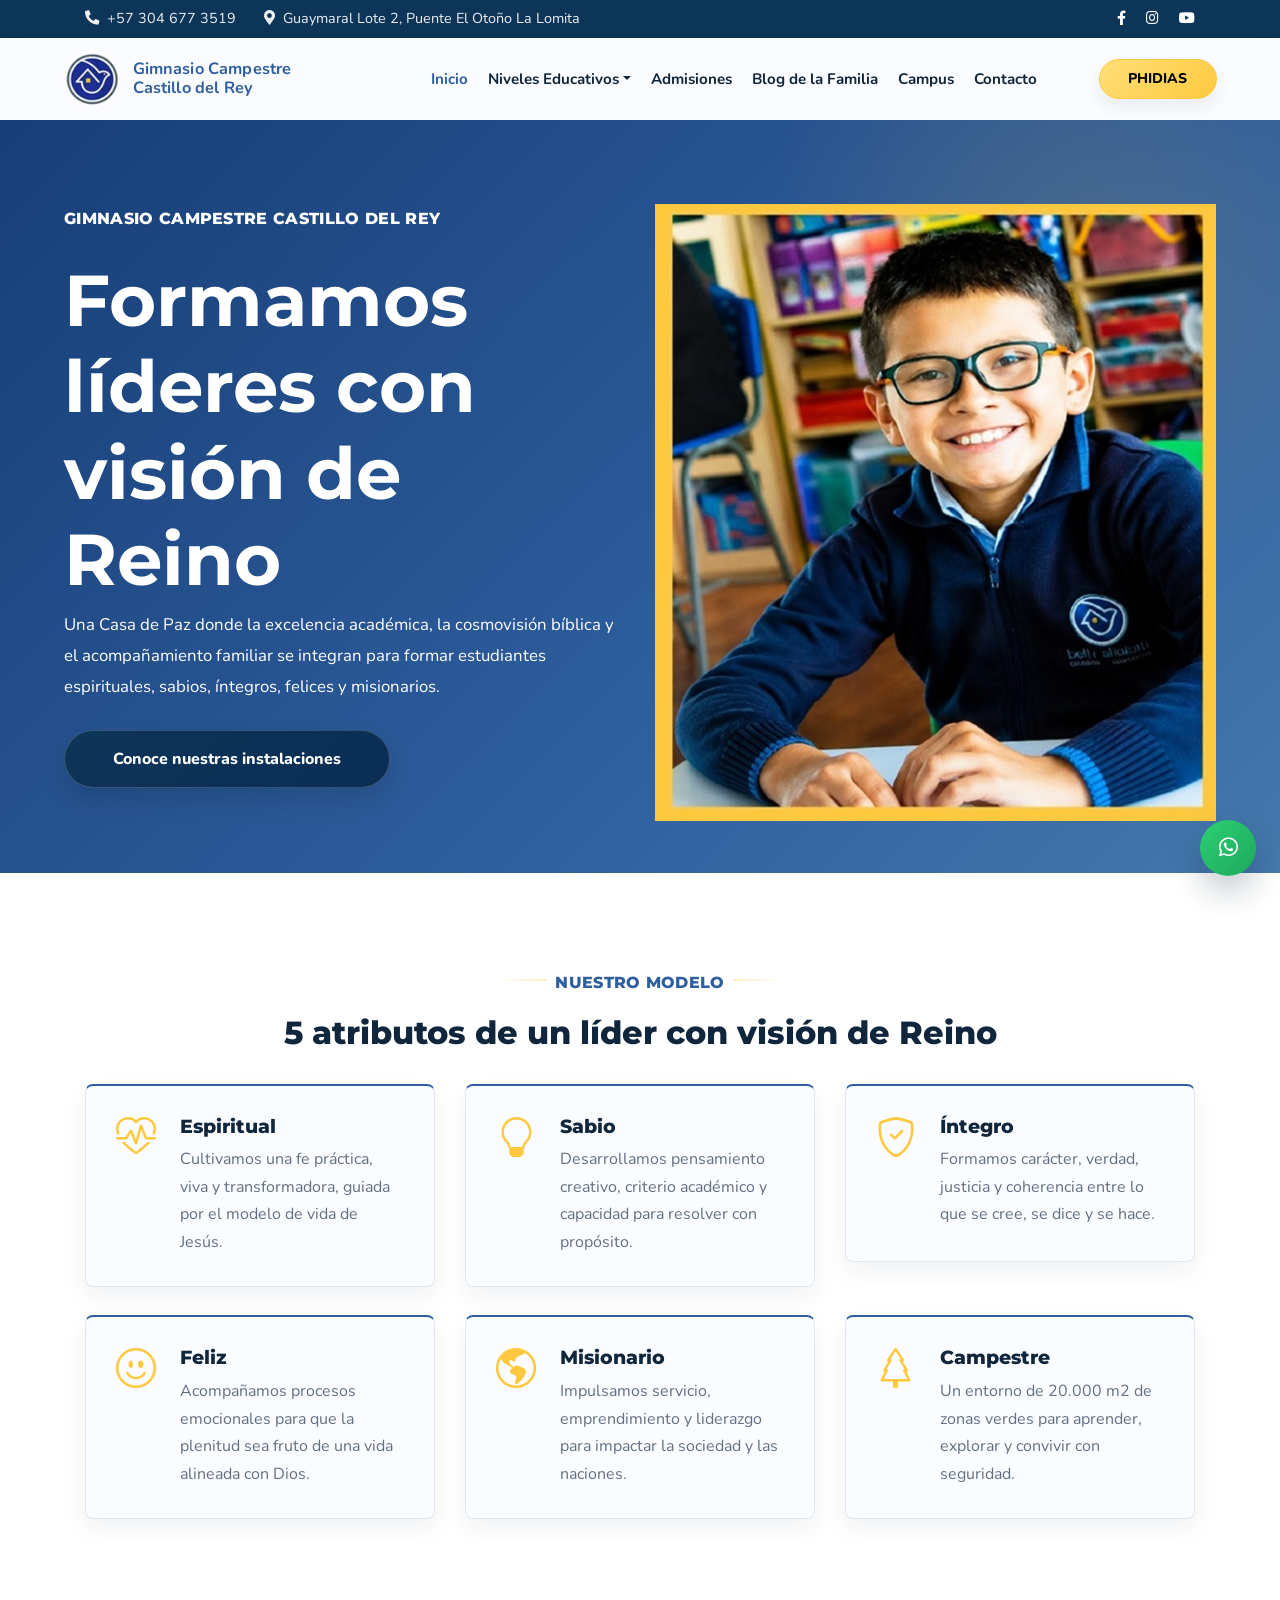
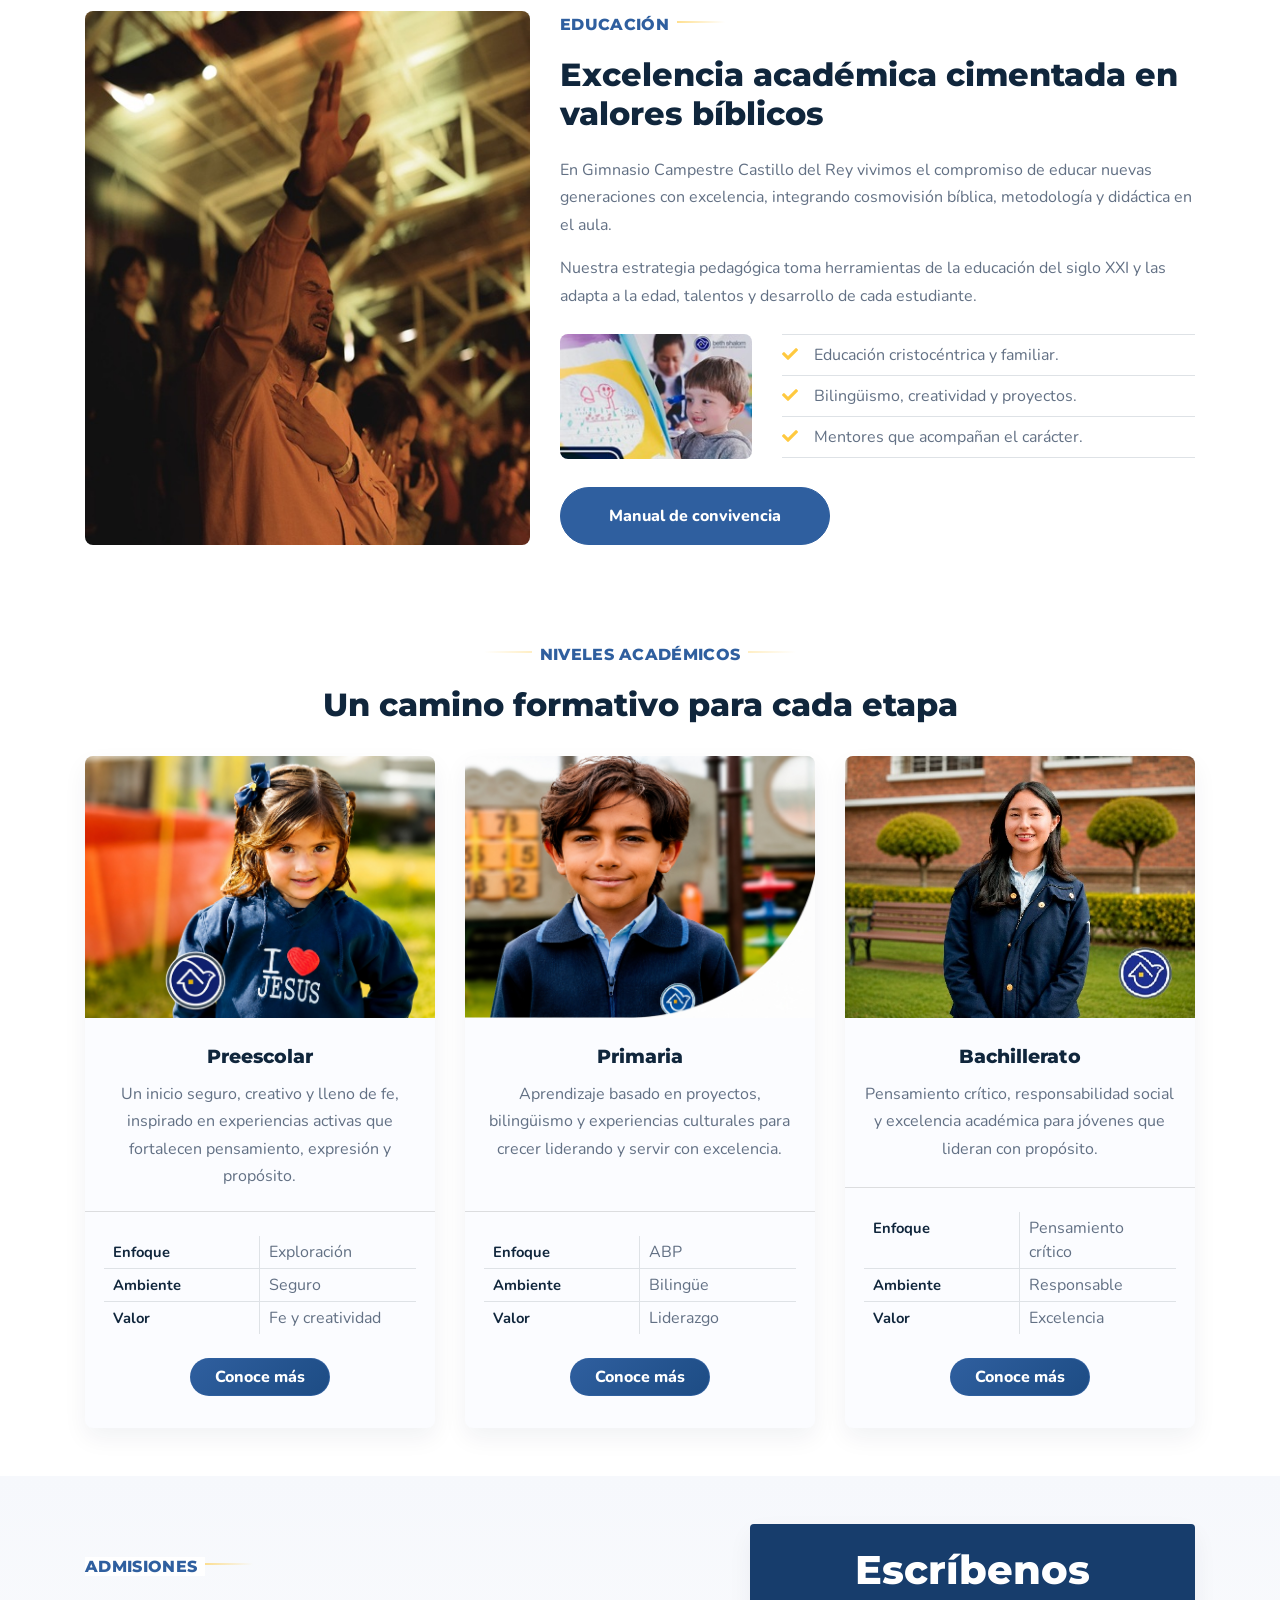
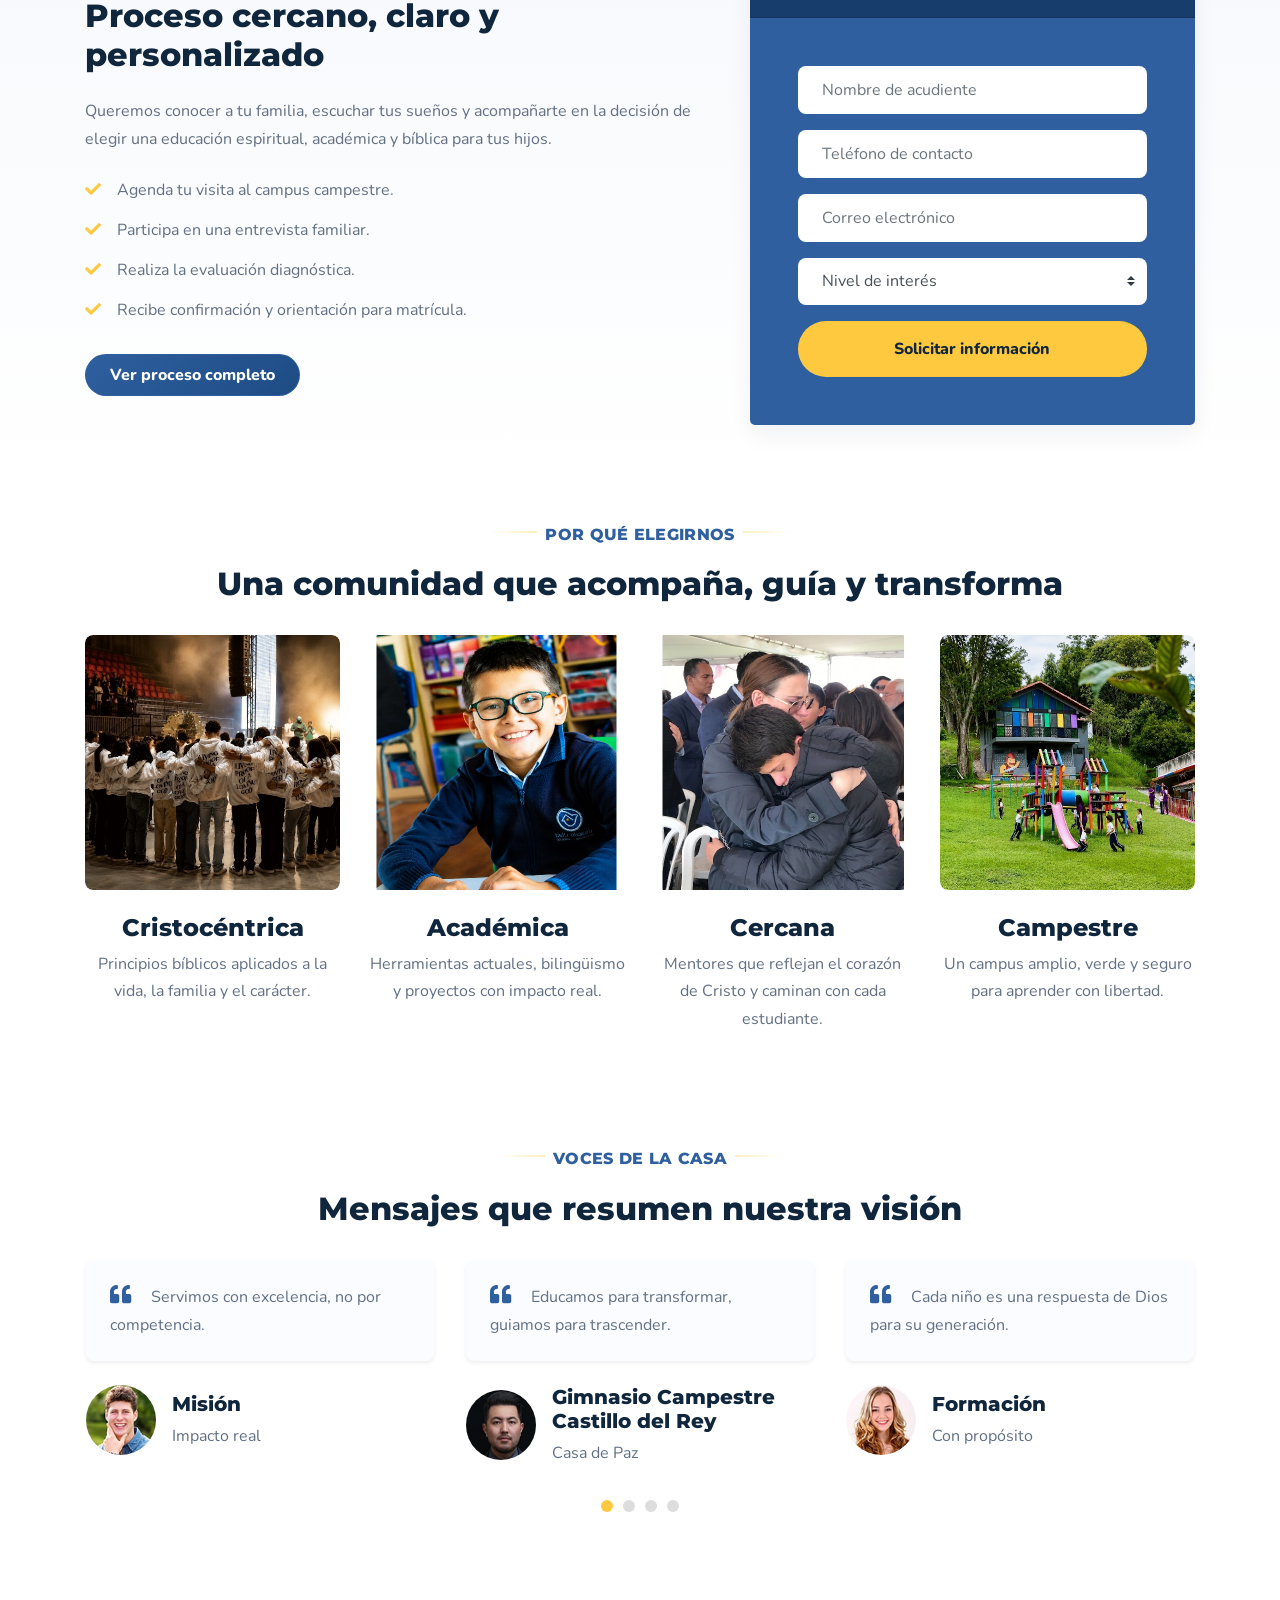
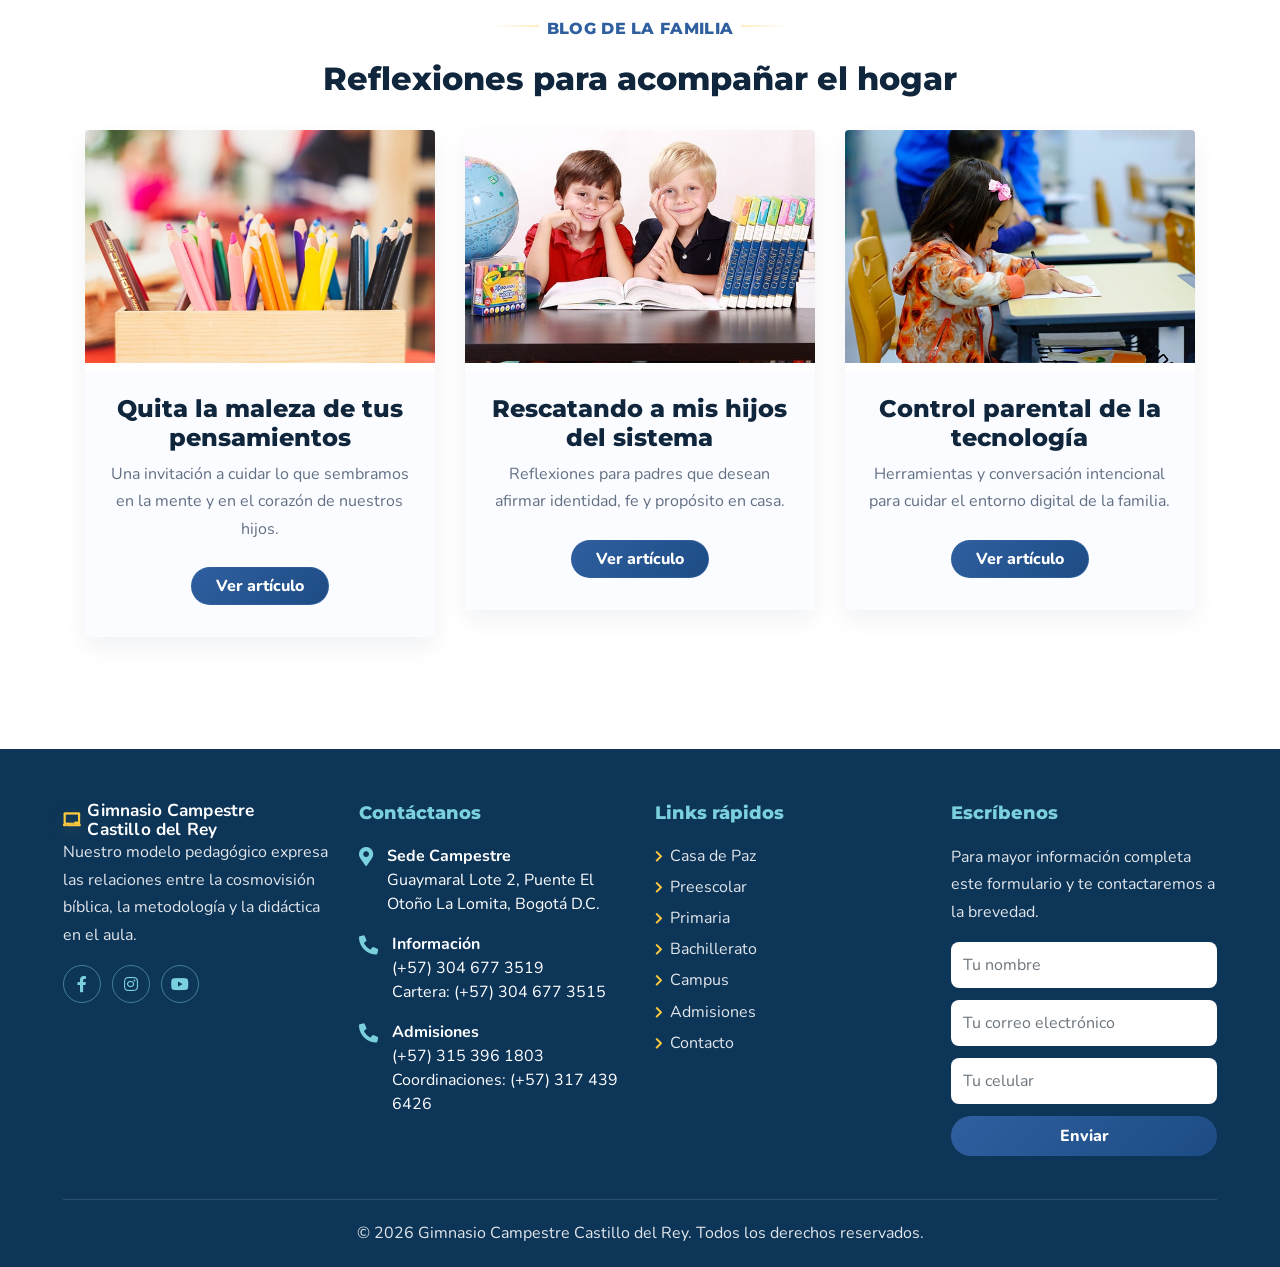
==== index.html @ 68d397d1 "Primer despliegue sitio colegio" ====
<!DOCTYPE html>
<html lang="es">

<head>
    <meta charset="utf-8">
    <title>Gimnasio Campestre Castillo del Rey | Educación con visión de Reino</title>
    <meta content="width=device-width, initial-scale=1.0" name="viewport">
    <meta content="colegio cristiano, Castillo del Rey, colegio campestre, preescolar, primaria, bachillerato, admisiones" name="keywords">
    <meta content="Gimnasio Campestre Castillo del Rey forma líderes espirituales, sabios, íntegros, felices y misionarios desde una educación cristocéntrica, académica y campestre." name="description">

    <link rel="preconnect" href="https://fonts.gstatic.com">
	<link rel="stylesheet" href="https://cdn.jsdelivr.net/npm/bootstrap-icons@1.11.3/font/bootstrap-icons.min.css">
    <link href="https://fonts.googleapis.com/css2?family=Montserrat:wght@500;600;700;800&family=Nunito:wght@400;600;700&display=swap" rel="stylesheet">

    <link href="https://cdnjs.cloudflare.com/ajax/libs/font-awesome/5.10.0/css/all.min.css" rel="stylesheet">
    <link href="lib/flaticon/font/flaticon.css" rel="stylesheet">
    <link href="lib/owlcarousel/assets/owl.carousel.min.css" rel="stylesheet">
    <link href="lib/lightbox/css/lightbox.min.css" rel="stylesheet">
    <link href="css/style.css" rel="stylesheet">
    <link href="css/castillo-del-rey.css" rel="stylesheet">
</head>

<body>
    <!-- Topbar Start -->
    <div class="container-fluid topbar px-0 d-none d-lg-block">
        <div class="container d-flex justify-content-between align-items-center py-2">
            <div class="topbar-info">
                <span><i class="fa fa-phone-alt mr-2"></i>+57 304 677 3519</span>
                <span><i class="fa fa-map-marker-alt mr-2"></i>Guaymaral Lote 2, Puente El Otoño La Lomita</span>
            </div>
            <div class="topbar-links">
                <!--<a href="https://bethshalom.phidias.co/" target="_blank" rel="noopener">PHIDIAS</a>-->
                <a href="https://www.facebook.com/www.bethshalom.co" target="_blank" rel="noopener" aria-label="Facebook"><i class="fab fa-facebook-f"></i></a>
                <a href="https://www.instagram.com/bethshalomgc/" target="_blank" rel="noopener" aria-label="Instagram"><i class="fab fa-instagram"></i></a>
                <a href="https://www.youtube.com/@letsworshipthelord-bethsha5524" target="_blank" rel="noopener" aria-label="YouTube"><i class="fab fa-youtube"></i></a>
            </div>
        </div>
    </div>

    <!-- Navbar Start -->
    <div class="container-fluid bg-light position-relative shadow">
        <nav class="navbar navbar-expand-lg bg-light navbar-light py-3 py-lg-0 px-0 px-lg-5">
            <a href="index.html" class="navbar-brand font-weight-bold text-secondary"><img src="img/logo_3.jpg" alt="Logo Gimnasio Campestre Castillo del Rey" class="navbar-logo"><span class="text-primary">Gimnasio Campestre Castillo del Rey</span></a>
            <button type="button" class="navbar-toggler" data-toggle="collapse" data-target="#navbarCollapse" aria-label="Abrir navegación"><span class="navbar-toggler-icon"></span></button>
            <div class="collapse navbar-collapse justify-content-between" id="navbarCollapse">
                <div class="navbar-nav font-weight-bold mx-auto py-0">
                    <a href="index.html" class="nav-item nav-link active">Inicio</a>
                    <div class="nav-item dropdown">
                        <a href="about.html" class="nav-link dropdown-toggle" data-toggle="dropdown">Niveles Educativos</a>
                        <div class="dropdown-menu rounded-0 m-0">
                            <a href="about.html" class="dropdown-item">Modelo educativo</a>
                            <a href="preescolar.html" class="dropdown-item">Preescolar</a>
                            <a href="primaria.html" class="dropdown-item">Primaria</a>
                            <a href="bachillerato.html" class="dropdown-item">Bachillerato</a>
                        </div>
                    </div>
                    <a href="team.html" class="nav-item nav-link">Admisiones</a>
                    <a href="blog.html" class="nav-item nav-link">Blog de la Familia</a>
                    <a href="campus.html" class="nav-item nav-link">Campus</a>
                    <a href="contact.html" class="nav-item nav-link">Contacto</a>
                </div>
                <!--<a href="https://bethshalom.phidias.co/" target="_blank" rel="noopener" class="btn btn-primary px-4">PHIDIAS</a>-->
                <a href="https://bethshalom.phidias.co/" target="_blank" rel="noopener" class="btn btn-primary px-5">PHIDIAS</a>
            </div>
        </nav>
    </div>
    <!-- Navbar End -->

    <main>
        <!-- Header Start -->
        <header class="container-fluid bg-primary px-0 px-md-5 mb-5 hero-section">
            <div class="row align-items-center px-3">
                <div class="col-lg-6 text-center text-lg-left">
                    <p class="hero-eyebrow text-white mb-4 mt-5 mt-lg-0">Gimnasio Campestre Castillo del Rey</p>
                    <h1 class="display-3 font-weight-bold text-white">Formamos líderes con visión de Reino</h1>
                    <p class="text-white mb-4 hero-copy">Una Casa de Paz donde la excelencia académica, la cosmovisión bíblica y el 
						acompañamiento familiar se integran para formar estudiantes espirituales, sabios, íntegros, felices y misionarios.</p>
                    <div class="hero-actions">
                        <a href="campus.html" class="btn btn-secondary mt-1 py-3 px-5">Conoce nuestras instalaciones</a>
                        <!--<a href="campus.html" class="btn btn-secondary mt-1 py-3 px-5">Conoce nuestras instalaciones</a>-->
                    </div>
                </div>
                <div class="col-lg-6 hero-image-column">
                    <!--<img class="img-fluid hero-header-image" src="img/header-4.jpg" alt="Estudiantes felices como imagen de referencia para Gimnasio Campestre Castillo del Rey">-->
                    <!--<img class="img-fluid mt-5" src="img/header.png" alt="Estudiantes felices como imagen de referencia para Gimnasio Campestre Castillo del Rey">-->
                    <img class="img-fluid mt-5 hero-header-photo" src="img/header-5.jpg" alt="Estudiantes felices como imagen de referencia para Gimnasio Campestre Castillo del Rey">
                </div>
            </div>
        </header>
        <!-- Header End -->

        <!-- Facilities Start -->
        <section class="container-fluid pt-5" aria-labelledby="atributos-title">
            <div class="container pb-3">
                <div class="text-center pb-2">
                    <p class="section-title px-5"><span class="px-2">Nuestro modelo</span></p>
                    <h2 id="atributos-title" class="mb-4">5 atributos de un líder con visión de Reino</h2>
                </div>
                <div class="row">
                    <div class="col-lg-4 col-md-6 pb-1">
                        <div class="d-flex bg-light shadow-sm border-top rounded mb-4 feature-card">
                            <i class="bi bi-heart-pulse h1 text-primary mb-3"></i>
                            <div class="pl-4">
                                <h3 class="h4">Espiritual</h3>
                                <p class="m-0">Cultivamos una fe práctica, viva y transformadora, guiada por el modelo de vida de Jesús.</p>
                            </div>
                        </div>
                    </div>
                    <div class="col-lg-4 col-md-6 pb-1">
                        <div class="d-flex bg-light shadow-sm border-top rounded mb-4 feature-card">
                            <i class="bi bi-lightbulb h1 text-primary mb-3"></i>
                            <div class="pl-4">
                                <h3 class="h4">Sabio</h3>
                                <p class="m-0">Desarrollamos pensamiento creativo, criterio académico y capacidad para resolver con propósito.</p>
                            </div>
                        </div>
                    </div>
                    <div class="col-lg-4 col-md-6 pb-1">
                        <div class="d-flex bg-light shadow-sm border-top rounded mb-4 feature-card">
                            <i class="bi bi-shield-check h1 text-primary mb-3"></i>
                            <div class="pl-4">
                                <h3 class="h4">Íntegro</h3>
                                <p class="m-0">Formamos carácter, verdad, justicia y coherencia entre lo que se cree, se dice y se hace.</p>
                            </div>
                        </div>
                    </div>
                    <div class="col-lg-4 col-md-6 pb-1">
                        <div class="d-flex bg-light shadow-sm border-top rounded mb-4 feature-card">
                            <i class="bi bi-emoji-smile h1 text-primary mb-3"></i>
                            <div class="pl-4">
                                <h3 class="h4">Feliz</h3>
                                <p class="m-0">Acompañamos procesos emocionales para que la plenitud sea fruto de una vida alineada con Dios.</p>
                            </div>
                        </div>
                    </div>
                    <div class="col-lg-4 col-md-6 pb-1">
                        <div class="d-flex bg-light shadow-sm border-top rounded mb-4 feature-card">
                            <i class="bi bi-globe-americas h1 text-primary mb-3"></i>
                            <div class="pl-4">
                                <h3 class="h4">Misionario</h3>
                                <p class="m-0">Impulsamos servicio, emprendimiento y liderazgo para impactar la sociedad y las naciones.</p>
                            </div>
                        </div>
                    </div>
                    <div class="col-lg-4 col-md-6 pb-1">
                        <div class="d-flex bg-light shadow-sm border-top rounded mb-4 feature-card">
                            <i class="bi bi-tree h1 text-primary mb-3"></i>
                            <div class="pl-4">
                                <h3 class="h4">Campestre</h3>
                                <p class="m-0">Un entorno de 20.000 m2 de zonas verdes para aprender, explorar y convivir con seguridad.</p>
                            </div>
                        </div>
                    </div>
                </div>
            </div>
        </section>
        <!-- Facilities End -->

        <!-- About Start -->
        <section class="container-fluid py-5" aria-labelledby="educacion-title">
            <div class="container">
                <div class="row align-items-center">
                    <div class="col-lg-5">
                        <img class="img-fluid rounded mb-5 mb-lg-0" src="img/about-1.jpg" alt="Ambiente escolar de referencia para educación campestre">
                    </div>
                    <div class="col-lg-7">
                        <p class="section-title pr-5"><span class="pr-2">Educación</span></p>
                        <h2 id="educacion-title" class="mb-4">Excelencia académica cimentada en valores bíblicos</h2>
                        <p>En Gimnasio Campestre Castillo del Rey vivimos el compromiso de educar nuevas generaciones con excelencia, integrando cosmovisión bíblica, metodología y didáctica en el aula.</p>
                        <p>Nuestra estrategia pedagógica toma herramientas de la educación del siglo XXI y las adapta a la edad, talentos y desarrollo de cada estudiante.</p>
                        <div class="row pt-2 pb-4">
                            <div class="col-6 col-md-4">
                                <img class="img-fluid rounded" src="img/about-2.jpg" alt="Actividad escolar de referencia para Gimnasio Campestre Castillo del Rey">
                            </div>
                            <div class="col-6 col-md-8">
                                <ul class="list-inline m-0">
                                    <li class="py-2 border-top border-bottom"><i class="fa fa-check text-primary mr-3"></i>Educación cristocéntrica y familiar.</li>
                                    <li class="py-2 border-bottom"><i class="fa fa-check text-primary mr-3"></i>Bilingüismo, creatividad y proyectos.</li>
                                    <li class="py-2 border-bottom"><i class="fa fa-check text-primary mr-3"></i>Mentores que acompañan el carácter.</li>
                                </ul>
                            </div>        
                        </div>
                        <a href="lib/Manual-de-Convivencia-Castillo-del-Rey.pdf" target="_blank" rel="noopener" class="btn btn-root-blue text-white mt-1 py-3 px-5">Manual de convivencia</a>
                        
                    </div>
                </div>
            </div>
        </section>
        <!-- About End -->

        <!-- Class Start -->
        <section class="container-fluid pt-5" aria-labelledby="niveles-title">
            <div class="container">
                <div class="text-center pb-2">
                    <p class="section-title px-5"><span class="px-2">Niveles académicos</span></p>
                    <h2 id="niveles-title" class="mb-4">Un camino formativo para cada etapa</h2>
                </div>
                <div class="row">
                    <div class="col-lg-4 col-md-6 mb-5">
                        <div class="card border-0 bg-light shadow-sm pb-2 program-card">
                            <img class="card-img-top mb-2" src="img/class-1.jpg" alt="Imagen de referencia para preescolar">
                            <div class="card-body text-center">
                                <h3 class="card-title h4">Preescolar</h3>
                                <p class="card-text">Un inicio seguro, creativo y lleno de fe, inspirado en experiencias activas que fortalecen pensamiento, expresión y propósito.</p>
                            </div>
                            <div class="card-footer bg-transparent py-4 px-5">
                                <div class="row border-bottom">
                                    <div class="col-6 py-1 text-right border-right"><strong>Enfoque</strong></div>
                                    <div class="col-6 py-1">Exploración</div>
                                </div>
                                <div class="row border-bottom">
                                    <div class="col-6 py-1 text-right border-right"><strong>Ambiente</strong></div>
                                    <div class="col-6 py-1">Seguro</div>
                                </div>
                                <div class="row">
                                    <div class="col-6 py-1 text-right border-right"><strong>Valor</strong></div>
                                    <div class="col-6 py-1">Fe y creatividad</div>
                                </div>
                            </div>
                            <a href="preescolar.html" class="btn btn-primary px-4 mx-auto mb-4">Conoce más</a>
                        </div>
                    </div>
                    <div class="col-lg-4 col-md-6 mb-5">
                        <div class="card border-0 bg-light shadow-sm pb-2 program-card">
                            <img class="card-img-top mb-2" src="img/class-2.jpg" alt="Imagen de referencia para primaria">
                            <div class="card-body text-center">
                                <h3 class="card-title h4">Primaria</h3>
                                <p class="card-text">Aprendizaje basado en proyectos, bilingüismo y experiencias culturales para crecer liderando y servir con excelencia.</p>
                            </div>
                            <div class="card-footer bg-transparent py-4 px-5">
                                <div class="row border-bottom">
                                    <div class="col-6 py-1 text-right border-right"><strong>Enfoque</strong></div>
                                    <div class="col-6 py-1">ABP</div>
                                </div>
                                <div class="row border-bottom">
                                    <div class="col-6 py-1 text-right border-right"><strong>Ambiente</strong></div>
                                    <div class="col-6 py-1">Bilingüe</div>
                                </div>
                                <div class="row">
                                    <div class="col-6 py-1 text-right border-right"><strong>Valor</strong></div>
                                    <div class="col-6 py-1">Liderazgo</div>
                                </div>
                            </div>
                            <a href="primaria.html" class="btn btn-primary px-4 mx-auto mb-4">Conoce más</a>
                        </div>
                    </div>
                    <div class="col-lg-4 col-md-6 mb-5">
                        <div class="card border-0 bg-light shadow-sm pb-2 program-card">
                            <img class="card-img-top mb-2" src="img/class-3.jpg" alt="Imagen de referencia para secundaria">
                            <div class="card-body text-center">
                                <h3 class="card-title h4">Bachillerato</h3>
                                <p class="card-text">Pensamiento crítico, responsabilidad social y excelencia académica para jóvenes que lideran con propósito.</p>
                            </div>
                            <div class="card-footer bg-transparent py-4 px-5">
                                <div class="row border-bottom">
                                    <div class="col-6 py-1 text-right border-right"><strong>Enfoque</strong></div>
                                    <div class="col-6 py-1">Pensamiento crítico</div>
                                </div>
                                <div class="row border-bottom">
                                    <div class="col-6 py-1 text-right border-right"><strong>Ambiente</strong></div>
                                    <div class="col-6 py-1">Responsable</div>
                                </div>
                                <div class="row">
                                    <div class="col-6 py-1 text-right border-right"><strong>Valor</strong></div>
                                    <div class="col-6 py-1">Excelencia</div>
                                </div>
                            </div>
                            <a href="bachillerato.html" class="btn btn-primary px-4 mx-auto mb-4">Conoce más</a>
                        </div>
                    </div>
                </div>
            </div>
        </section>
        <!-- Class End -->

        <!-- Registration Start -->
        <section class="container-fluid py-5 admission-band" aria-labelledby="admisiones-title">
            <div class="container">
                <div class="row align-items-center">
                    <div class="col-lg-7 mb-5 mb-lg-0">
                        <p class="section-title pr-5"><span class="pr-2">Admisiones</span></p>
                        <h2 id="admisiones-title" class="mb-4">Proceso cercano, claro y personalizado</h2>
                        <p>Queremos conocer a tu familia, escuchar tus sueños y acompañarte en la decisión de elegir una educación espiritual, académica y bíblica para tus hijos.</p>
                        <ul class="list-inline m-0">
                            <li class="py-2"><i class="fa fa-check text-success mr-3"></i>Agenda tu visita al campus campestre.</li>
                            <li class="py-2"><i class="fa fa-check text-success mr-3"></i>Participa en una entrevista familiar.</li>
                            <li class="py-2"><i class="fa fa-check text-success mr-3"></i>Realiza la evaluación diagnóstica.</li>
                            <li class="py-2"><i class="fa fa-check text-success mr-3"></i>Recibe confirmación y orientación para matrícula.</li>
                        </ul>
                        <a href="team.html" class="btn btn-primary mt-4 py-2 px-4">Ver proceso completo</a>
                    </div>
                    <div class="col-lg-5">
                        <div class="card border-0 admission-form-card">
                            <div class="card-header bg-secondary text-center p-4">
                                <h2 class="text-white m-0 h1">Escríbenos</h2>
                            </div>
                            <div class="card-body rounded-bottom bg-primary p-5">
                                <form>
                                    <div class="form-group">
                                        <label class="sr-only" for="home-name">Nombre</label>
                                        <input id="home-name" type="text" class="form-control border-0 p-4" placeholder="Nombre de acudiente" required>
                                    </div>
                                    <div class="form-group">
                                        <label class="sr-only" for="home-phone">Teléfono</label>
                                        <input id="home-phone" type="tel" class="form-control border-0 p-4" placeholder="Teléfono de contacto" required>
                                    </div>
                                    <div class="form-group">
                                        <label class="sr-only" for="home-email">Correo</label>
                                        <input id="home-email" type="email" class="form-control border-0 p-4" placeholder="Correo electrónico" required>
                                    </div>
                                    <div class="form-group">
                                        <label class="sr-only" for="home-level">Nivel de interés</label>
                                        <select id="home-level" class="custom-select border-0 px-4">
                                            <option selected>Nivel de interés</option>
                                            <option value="preescolar">Preescolar</option>
                                            <option value="primaria">Primaria</option>
                                            <option value="bachillerato">Bachillerato</option>
                                        </select>
                                    </div>
                                    <button class="btn btn-secondary btn-block border-0 py-3" type="submit">Solicitar información</button>
                                </form>
                            </div>
                        </div>
                    </div>
                </div>
            </div>
        </section>
        <!-- Registration End -->

        <!-- Team Start -->
        <section class="container-fluid pt-5" aria-labelledby="razones-title">
            <div class="container">
                <div class="text-center pb-2">
                    <p class="section-title px-5"><span class="px-2">Por qué elegirnos</span></p>
                    <h2 id="razones-title" class="mb-4">Una comunidad que acompaña, guía y transforma</h2>
                </div>
                <div class="row">
                    <div class="col-md-6 col-lg-3 text-center team mb-5">
                        <div class="position-relative overflow-hidden mb-4">
                            <img class="img-fluid w-100 rounded" src="img/team-1.jpg" alt="Imagen de referencia para formación espiritual">
                        </div>
                        <h3 class="h4">Cristocéntrica</h3>
                        <p>Principios bíblicos aplicados a la vida, la familia y el carácter.</p>
                    </div>
                    <div class="col-md-6 col-lg-3 text-center team mb-5">
                        <div class="position-relative overflow-hidden mb-4">
                            <img class="img-fluid w-100 rounded" src="img/team-2.jpg" alt="Imagen de referencia para excelencia académica">
                        </div>
                        <h3 class="h4">Académica</h3>
                        <p>Herramientas actuales, bilingüismo y proyectos con impacto real.</p>
                    </div>
                    <div class="col-md-6 col-lg-3 text-center team mb-5">
                        <div class="position-relative overflow-hidden mb-4">
                            <img class="img-fluid w-100 rounded" src="img/team-3.jpg" alt="Imagen de referencia para acompañamiento">
                        </div>
                        <h3 class="h4">Cercana</h3>
                        <p>Mentores que reflejan el corazón de Cristo y caminan con cada estudiante.</p>
                    </div>
                    <div class="col-md-6 col-lg-3 text-center team mb-5">
                        <div class="position-relative overflow-hidden mb-4">
                            <img class="img-fluid w-100 rounded" src="img/team-4.jpg" alt="Imagen de referencia para campus campestre">
                        </div>
                        <h3 class="h4">Campestre</h3>
                        <p>Un campus amplio, verde y seguro para aprender con libertad.</p>
                    </div>
                </div>
            </div>
        </section>
        <!-- Team End -->

        <!-- Testimonial Start -->
        <section class="container-fluid py-5" aria-labelledby="frases-title">
            <div class="container p-0">
                <div class="text-center pb-2">
                    <p class="section-title px-5"><span class="px-2">Voces de la Casa</span></p>
                    <h2 id="frases-title" class="mb-4">Mensajes que resumen nuestra visión</h2>
                </div>
                <div class="owl-carousel testimonial-carousel">
                    <div class="testimonial-item px-3">
                        <div class="bg-light shadow-sm rounded mb-4 p-4">
                            <h3 class="fas fa-quote-left text-primary mr-3"></h3>
                            Educamos para transformar, guiamos para trascender.
                        </div>
                        <div class="d-flex align-items-center">
                            <img class="rounded-circle" src="img/testimonial-1.jpg" style="width: 70px; height: 70px;" alt="Imagen de referencia institucional">
                            <div class="pl-3">
                                <h3 class="h5">Gimnasio Campestre Castillo del Rey</h3>
                                <span>Casa de Paz</span>
                            </div>
                        </div>
                    </div>
                    <div class="testimonial-item px-3">
                        <div class="bg-light shadow-sm rounded mb-4 p-4">
                            <h3 class="fas fa-quote-left text-primary mr-3"></h3>
                            Cada niño es una respuesta de Dios para su generación.
                        </div>
                        <div class="d-flex align-items-center">
                            <img class="rounded-circle" src="img/testimonial-2.jpg" style="width: 70px; height: 70px;" alt="Imagen de referencia institucional">
                            <div class="pl-3">
                                <h3 class="h5">Formación</h3>
                                <span>Con propósito</span>
                            </div>
                        </div>
                    </div>
                    <div class="testimonial-item px-3">
                        <div class="bg-light shadow-sm rounded mb-4 p-4">
                            <h3 class="fas fa-quote-left text-primary mr-3"></h3>
                            Provocaremos transformación en la sociedad y las naciones.
                        </div>
                        <div class="d-flex align-items-center">
                            <img class="rounded-circle" src="img/testimonial-3.jpg" style="width: 70px; height: 70px;" alt="Imagen de referencia institucional">
                            <div class="pl-3">
                                <h3 class="h5">Nuestro sueño</h3>
                                <span>Visión de Reino</span>
                            </div>
                        </div>
                    </div>
                    <div class="testimonial-item px-3">
                        <div class="bg-light shadow-sm rounded mb-4 p-4">
                            <h3 class="fas fa-quote-left text-primary mr-3"></h3>
                            Servimos con excelencia, no por competencia.
                        </div>
                        <div class="d-flex align-items-center">
                            <img class="rounded-circle" src="img/testimonial-4.jpg" style="width: 70px; height: 70px;" alt="Imagen de referencia institucional">
                            <div class="pl-3">
                                <h3 class="h5">Misión</h3>
                                <span>Impacto real</span>
                            </div>
                        </div>
                    </div>
                </div>
            </div>
        </section>
        <!-- Testimonial End -->

        <!-- Blog Start -->
        <section class="container-fluid pt-5" aria-labelledby="blog-title">
            <div class="container">
                <div class="text-center pb-2">
                    <p class="section-title px-5"><span class="px-2">Blog de la Familia</span></p>
                    <h2 id="blog-title" class="mb-4">Reflexiones para acompañar el hogar</h2>
                </div>
                <div class="row pb-3">
                    <div class="col-lg-4 mb-4">
                        <article class="card border-0 shadow-sm mb-2">
                            <img class="card-img-top mb-2" src="img/blog-1.jpg" alt="Imagen de referencia para artículo familiar">
                            <div class="card-body bg-light text-center p-4">
                                <h3 class="h4">Quita la maleza de tus pensamientos</h3>
                                <p>Una invitación a cuidar lo que sembramos en la mente y en el corazón de nuestros hijos.</p>
                                <a href="single.html" class="btn btn-primary px-4 mx-auto my-2">Ver artículo</a>
                            </div>
                        </article>
                    </div>
                    <div class="col-lg-4 mb-4">
                        <article class="card border-0 shadow-sm mb-2">
                            <img class="card-img-top mb-2" src="img/blog-2.jpg" alt="Imagen de referencia para artículo familiar">
                            <div class="card-body bg-light text-center p-4">
                                <h3 class="h4">Rescatando a mis hijos del sistema</h3>
                                <p>Reflexiones para padres que desean afirmar identidad, fe y propósito en casa.</p>
                                <a href="single.html" class="btn btn-primary px-4 mx-auto my-2">Ver artículo</a>
                            </div>
                        </article>
                    </div>
                    <div class="col-lg-4 mb-4">
                        <article class="card border-0 shadow-sm mb-2">
                            <img class="card-img-top mb-2" src="img/blog-3.jpg" alt="Imagen de referencia para artículo familiar">
                            <div class="card-body bg-light text-center p-4">
                                <h3 class="h4">Control parental de la tecnología</h3>
                                <p>Herramientas y conversación intencional para cuidar el entorno digital de la familia.</p>
                                <a href="single.html" class="btn btn-primary px-4 mx-auto my-2">Ver artículo</a>
                            </div>
                        </article>
                    </div>
                </div>
            </div>
        </section>
        <!-- Blog End -->
    </main>
    <footer class="site-footer text-white px-sm-3 px-md-5">
        <div class="container-fluid">
            <div class="row">
                <div class="col-lg-3 col-md-6 mb-4">
                    <a href="index.html" class="navbar-brand footer-brand font-weight-bold text-primary m-0 p-0"><i class="flaticon-014-blackboard"></i><span>Gimnasio Campestre Castillo del Rey</span></a>
                    <p>Nuestro modelo pedagógico expresa las relaciones entre la cosmovisión bíblica, la metodología y la didáctica en el aula.</p>
                    <div class="footer-social mt-3">
                        <a href="https://www.facebook.com/www.bethshalom.co" target="_blank" rel="noopener" aria-label="Facebook"><i class="fab fa-facebook-f"></i></a>
                        <a href="https://www.instagram.com/bethshalomgc/" target="_blank" rel="noopener" aria-label="Instagram"><i class="fab fa-instagram"></i></a>
                        <a href="https://www.youtube.com/@letsworshipthelord-bethsha5524" target="_blank" rel="noopener" aria-label="YouTube"><i class="fab fa-youtube"></i></a>
                    </div>
                </div>
                <div class="col-lg-3 col-md-6 mb-4">
                    <h3>Contáctanos</h3>
                    <div class="footer-contact-item"><i class="fa fa-map-marker-alt"></i><div><strong>Sede Campestre</strong><br>Guaymaral Lote 2, Puente El Otoño La Lomita, Bogotá D.C.</div></div>
                    <div class="footer-contact-item"><i class="fa fa-phone-alt"></i><div><strong>Información</strong><br>(+57) 304 677 3519<br>Cartera: (+57) 304 677 3515</div></div>
                    <div class="footer-contact-item"><i class="fa fa-phone-alt"></i><div><strong>Admisiones</strong><br>(+57) 315 396 1803<br>Coordinaciones: (+57) 317 439 6426</div></div>
                </div>
                <div class="col-lg-3 col-md-6 mb-4">
                    <h3>Links rápidos</h3>
                    <div class="footer-links">                        
                        <a href="about.html"><i class="fa fa-chevron-right"></i>Casa de Paz</a>
                        <a href="preescolar.html"><i class="fa fa-chevron-right"></i>Preescolar</a>
                        <a href="primaria.html"><i class="fa fa-chevron-right"></i>Primaria</a>                
                        <a href="bachillerato.html"><i class="fa fa-chevron-right"></i>Bachillerato</a>
                        <a href="campus.html"><i class="fa fa-chevron-right"></i>Campus</a>
                        <a href="team.html"><i class="fa fa-chevron-right"></i>Admisiones</a>                    
                        <a href="contact.html"><i class="fa fa-chevron-right"></i>Contacto</a>
                    </div>
                </div>
                <div class="col-lg-3 col-md-6 mb-4">
                    <h3>Escríbenos</h3>
                    <p>Para mayor información completa este formulario y te contactaremos a la brevedad.</p>
                    <form class="footer-form">
                        <label class="sr-only" for="footer-name">Tu nombre</label>
                        <input id="footer-name" type="text" class="form-control" placeholder="Tu nombre">
                        <label class="sr-only" for="footer-email">Tu correo electrónico</label>
                        <input id="footer-email" type="email" class="form-control" placeholder="Tu correo electrónico">
                        <label class="sr-only" for="footer-phone">Tu celular</label>
                        <input id="footer-phone" type="tel" class="form-control" placeholder="Tu celular" autocomplete="tel" inputmode="tel">
                        <button class="btn btn-primary btn-block border-0 py-2" type="submit">Enviar</button>
                    </form>
                </div>
            </div>
            <div class="footer-bottom">
                <p class="m-0 text-center">&copy; 2026 Gimnasio Campestre Castillo del Rey. Todos los derechos reservados.</p>
            </div>
        </div>
    </footer>

    <a href="https://wa.link/nwvyu7" class="whatsapp-float" target="_blank" rel="noopener" aria-label="Escribir por WhatsApp"><i class="fab fa-whatsapp"></i></a>
    <a href="#" class="btn btn-primary p-3 back-to-top" aria-label="Volver arriba"><i class="fa fa-angle-double-up"></i></a>
    <script src="https://code.jquery.com/jquery-3.4.1.min.js"></script>
    <script src="https://stackpath.bootstrapcdn.com/bootstrap/4.4.1/js/bootstrap.bundle.min.js"></script>
    <script src="lib/easing/easing.min.js"></script>
    <script src="lib/owlcarousel/owl.carousel.min.js"></script>
    <script src="lib/isotope/isotope.pkgd.min.js"></script>
    <script src="lib/lightbox/js/lightbox.min.js"></script>
    <script src="mail/jqBootstrapValidation.min.js"></script>
    <script src="mail/contact.js"></script>
    <script src="js/main.js?v=20260516"></script>
</body>

</html>
---- css/style.css ----
/******* Bootstrap Theming ********/
/*!
 * Bootstrap v4.5.3 (https://getbootstrap.com/)
 * Copyright 2011-2020 The Bootstrap Authors
 * Copyright 2011-2020 Twitter, Inc.
 * Licensed under MIT (https://github.com/twbs/bootstrap/blob/main/LICENSE)
 */
:root {
  --blue: #007bff;
  --indigo: #6610f2;
  --purple: #6f42c1;
  --pink: #e83e8c;
  --red: #dc3545;
  --orange: #fd7e14;
  --yellow: #ffc107;
  --green: #28a745;
  --teal: #20c997;
  --cyan: #17a2b8;
  --white: #fff;
  --gray: #6c757d;
  --gray-dark: #343a40;
  --primary: #17a2b8;
  --secondary: #00394f;
  --success: #28a745;
  --info: #17a2b8;
  --warning: #ffc107;
  --danger: #dc3545;
  --light: #f8f9fa;
  --dark: #343a40;
  --breakpoint-xs: 0;
  --breakpoint-sm: 576px;
  --breakpoint-md: 768px;
  --breakpoint-lg: 992px;
  --breakpoint-xl: 1200px;
  --font-family-sans-serif: "Nunito", sans-serif;
  --font-family-monospace: SFMono-Regular, Menlo, Monaco, Consolas, "Liberation Mono", "Courier New", monospace;
}

*,
*::before,
*::after {
  box-sizing: border-box;
}

html {
  font-family: sans-serif;
  line-height: 1.15;
  -webkit-text-size-adjust: 100%;
  -webkit-tap-highlight-color: rgba(0, 0, 0, 0);
}

article, aside, figcaption, figure, footer, header, hgroup, main, nav, section {
  display: block;
}

body {
  margin: 0;
  font-family: "Nunito", sans-serif;
  font-size: 1rem;
  font-weight: 400;
  line-height: 1.5;
  color: #666666;
  text-align: left;
  background-color: #fff;
}

[tabindex="-1"]:focus:not(:focus-visible) {
  outline: 0 !important;
}

hr {
  box-sizing: content-box;
  height: 0;
  overflow: visible;
}

h1, h2, h3, h4, h5, h6 {
  margin-top: 0;
  margin-bottom: 0.5rem;
}

p {
  margin-top: 0;
  margin-bottom: 1rem;
}

abbr[title],
abbr[data-original-title] {
  text-decoration: underline;
  text-decoration: underline dotted;
  cursor: help;
  border-bottom: 0;
  text-decoration-skip-ink: none;
}

address {
  margin-bottom: 1rem;
  font-style: normal;
  line-height: inherit;
}

ol,
ul,
dl {
  margin-top: 0;
  margin-bottom: 1rem;
}

ol ol,
ul ul,
ol ul,
ul ol {
  margin-bottom: 0;
}

dt {
  font-weight: 700;
}

dd {
  margin-bottom: .5rem;
  margin-left: 0;
}

blockquote {
  margin: 0 0 1rem;
}

b,
strong {
  font-weight: bolder;
}

small {
  font-size: 80%;
}

sub,
sup {
  position: relative;
  font-size: 75%;
  line-height: 0;
  vertical-align: baseline;
}

sub {
  bottom: -.25em;
}

sup {
  top: -.5em;
}

a {
  color: #17a2b8;
  text-decoration: none;
  background-color: transparent;
}

a:hover {
  color: #0f6674;
  text-decoration: underline;
}

a:not([href]):not([class]) {
  color: inherit;
  text-decoration: none;
}

a:not([href]):not([class]):hover {
  color: inherit;
  text-decoration: none;
}

pre,
code,
kbd,
samp {
  font-family: SFMono-Regular, Menlo, Monaco, Consolas, "Liberation Mono", "Courier New", monospace;
  font-size: 1em;
}

pre {
  margin-top: 0;
  margin-bottom: 1rem;
  overflow: auto;
  -ms-overflow-style: scrollbar;
}

figure {
  margin: 0 0 1rem;
}

img {
  vertical-align: middle;
  border-style: none;
}

svg {
  overflow: hidden;
  vertical-align: middle;
}

table {
  border-collapse: collapse;
}

caption {
  padding-top: 0.75rem;
  padding-bottom: 0.75rem;
  color: #6c757d;
  text-align: left;
  caption-side: bottom;
}

th {
  text-align: inherit;
  text-align: -webkit-match-parent;
}

label {
  display: inline-block;
  margin-bottom: 0.5rem;
}

button {
  border-radius: 0;
}

button:focus {
  outline: 1px dotted;
  outline: 5px auto -webkit-focus-ring-color;
}

input,
button,
select,
optgroup,
textarea {
  margin: 0;
  font-family: inherit;
  font-size: inherit;
  line-height: inherit;
}

button,
input {
  overflow: visible;
}

button,
select {
  text-transform: none;
}

[role="button"] {
  cursor: pointer;
}

select {
  word-wrap: normal;
}

button,
[type="button"],
[type="reset"],
[type="submit"] {
  -webkit-appearance: button;
}

button:not(:disabled),
[type="button"]:not(:disabled),
[type="reset"]:not(:disabled),
[type="submit"]:not(:disabled) {
  cursor: pointer;
}

button::-moz-focus-inner,
[type="button"]::-moz-focus-inner,
[type="reset"]::-moz-focus-inner,
[type="submit"]::-moz-focus-inner {
  padding: 0;
  border-style: none;
}

input[type="radio"],
input[type="checkbox"] {
  box-sizing: border-box;
  padding: 0;
}

textarea {
  overflow: auto;
  resize: vertical;
}

fieldset {
  min-width: 0;
  padding: 0;
  margin: 0;
  border: 0;
}

legend {
  display: block;
  width: 100%;
  max-width: 100%;
  padding: 0;
  margin-bottom: .5rem;
  font-size: 1.5rem;
  line-height: inherit;
  color: inherit;
  white-space: normal;
}

@media (max-width: 1200px) {
  legend {
    font-size: calc(1.275rem + 0.3vw) ;
  }
}

progress {
  vertical-align: baseline;
}

[type="number"]::-webkit-inner-spin-button,
[type="number"]::-webkit-outer-spin-button {
  height: auto;
}

[type="search"] {
  outline-offset: -2px;
  -webkit-appearance: none;
}

[type="search"]::-webkit-search-decoration {
  -webkit-appearance: none;
}

::-webkit-file-upload-button {
  font: inherit;
  -webkit-appearance: button;
}

output {
  display: inline-block;
}

summary {
  display: list-item;
  cursor: pointer;
}

template {
  display: none;
}

[hidden] {
  display: none !important;
}

h1, h2, h3, h4, h5, h6,
.h1, .h2, .h3, .h4, .h5, .h6 {
  margin-bottom: 0.5rem;
  font-family: "Handlee", cursive;
  font-weight: bold;
  line-height: 1.2;
  color: #00394f;
}

h1, .h1 {
  font-size: 2.5rem;
}

@media (max-width: 1200px) {
  h1, .h1 {
    font-size: calc(1.375rem + 1.5vw) ;
  }
}

h2, .h2 {
  font-size: 2rem;
}

@media (max-width: 1200px) {
  h2, .h2 {
    font-size: calc(1.325rem + 0.9vw) ;
  }
}

h3, .h3 {
  font-size: 1.75rem;
}

@media (max-width: 1200px) {
  h3, .h3 {
    font-size: calc(1.3rem + 0.6vw) ;
  }
}

h4, .h4 {
  font-size: 1.5rem;
}

@media (max-width: 1200px) {
  h4, .h4 {
    font-size: calc(1.275rem + 0.3vw) ;
  }
}

h5, .h5 {
  font-size: 1.25rem;
}

h6, .h6 {
  font-size: 1rem;
}

.lead {
  font-size: 1.25rem;
  font-weight: 300;
}

.display-1 {
  font-size: 6rem;
  font-weight: 300;
  line-height: 1.2;
}

@media (max-width: 1200px) {
  .display-1 {
    font-size: calc(1.725rem + 5.7vw) ;
  }
}

.display-2 {
  font-size: 5.5rem;
  font-weight: 300;
  line-height: 1.2;
}

@media (max-width: 1200px) {
  .display-2 {
    font-size: calc(1.675rem + 5.1vw) ;
  }
}

.display-3 {
  font-size: 4.5rem;
  font-weight: 300;
  line-height: 1.2;
}

@media (max-width: 1200px) {
  .display-3 {
    font-size: calc(1.575rem + 3.9vw) ;
  }
}

.display-4 {
  font-size: 3.5rem;
  font-weight: 300;
  line-height: 1.2;
}

@media (max-width: 1200px) {
  .display-4 {
    font-size: calc(1.475rem + 2.7vw) ;
  }
}

hr {
  margin-top: 1rem;
  margin-bottom: 1rem;
  border: 0;
  border-top: 1px solid rgba(0, 0, 0, 0.1);
}

small,
.small {
  font-size: 80%;
  font-weight: 400;
}

mark,
.mark {
  padding: 0.2em;
  background-color: #fcf8e3;
}

.list-unstyled {
  padding-left: 0;
  list-style: none;
}

.list-inline {
  padding-left: 0;
  list-style: none;
}

.list-inline-item {
  display: inline-block;
}

.list-inline-item:not(:last-child) {
  margin-right: 0.5rem;
}

.initialism {
  font-size: 90%;
  text-transform: uppercase;
}

.blockquote {
  margin-bottom: 1rem;
  font-size: 1.25rem;
}

.blockquote-footer {
  display: block;
  font-size: 80%;
  color: #6c757d;
}

.blockquote-footer::before {
  content: "\2014\00A0";
}

.img-fluid {
  max-width: 100%;
  height: auto;
}

.img-thumbnail {
  padding: 0.25rem;
  background-color: #fff;
  border: 1px solid #dee2e6;
  border-radius: 5px;
  max-width: 100%;
  height: auto;
}

.figure {
  display: inline-block;
}

.figure-img {
  margin-bottom: 0.5rem;
  line-height: 1;
}

.figure-caption {
  font-size: 90%;
  color: #6c757d;
}

code {
  font-size: 87.5%;
  color: #e83e8c;
  word-wrap: break-word;
}

a > code {
  color: inherit;
}

kbd {
  padding: 0.2rem 0.4rem;
  font-size: 87.5%;
  color: #fff;
  background-color: #212529;
  border-radius: 0.2rem;
}

kbd kbd {
  padding: 0;
  font-size: 100%;
  font-weight: 700;
}

pre {
  display: block;
  font-size: 87.5%;
  color: #212529;
}

pre code {
  font-size: inherit;
  color: inherit;
  word-break: normal;
}

.pre-scrollable {
  max-height: 340px;
  overflow-y: scroll;
}

.container,
.container-fluid,
.container-sm,
.container-md,
.container-lg,
.container-xl {
  width: 100%;
  padding-right: 15px;
  padding-left: 15px;
  margin-right: auto;
  margin-left: auto;
}

@media (min-width: 576px) {
  .container, .container-sm {
    max-width: 540px;
  }
}

@media (min-width: 768px) {
  .container, .container-sm, .container-md {
    max-width: 720px;
  }
}

@media (min-width: 992px) {
  .container, .container-sm, .container-md, .container-lg {
    max-width: 960px;
  }
}

@media (min-width: 1200px) {
  .container, .container-sm, .container-md, .container-lg, .container-xl {
    max-width: 1140px;
  }
}

.row {
  display: flex;
  flex-wrap: wrap;
  margin-right: -15px;
  margin-left: -15px;
}

.no-gutters {
  margin-right: 0;
  margin-left: 0;
}

.no-gutters > .col,
.no-gutters > [class*="col-"] {
  padding-right: 0;
  padding-left: 0;
}

.col-1, .col-2, .col-3, .col-4, .col-5, .col-6, .col-7, .col-8, .col-9, .col-10, .col-11, .col-12, .col,
.col-auto, .col-sm-1, .col-sm-2, .col-sm-3, .col-sm-4, .col-sm-5, .col-sm-6, .col-sm-7, .col-sm-8, .col-sm-9, .col-sm-10, .col-sm-11, .col-sm-12, .col-sm,
.col-sm-auto, .col-md-1, .col-md-2, .col-md-3, .col-md-4, .col-md-5, .col-md-6, .col-md-7, .col-md-8, .col-md-9, .col-md-10, .col-md-11, .col-md-12, .col-md,
.col-md-auto, .col-lg-1, .col-lg-2, .col-lg-3, .col-lg-4, .col-lg-5, .col-lg-6, .col-lg-7, .col-lg-8, .col-lg-9, .col-lg-10, .col-lg-11, .col-lg-12, .col-lg,
.col-lg-auto, .col-xl-1, .col-xl-2, .col-xl-3, .col-xl-4, .col-xl-5, .col-xl-6, .col-xl-7, .col-xl-8, .col-xl-9, .col-xl-10, .col-xl-11, .col-xl-12, .col-xl,
.col-xl-auto {
  position: relative;
  width: 100%;
  padding-right: 15px;
  padding-left: 15px;
}

.col {
  flex-basis: 0;
  flex-grow: 1;
  max-width: 100%;
}

.row-cols-1 > * {
  flex: 0 0 100%;
  max-width: 100%;
}

.row-cols-2 > * {
  flex: 0 0 50%;
  max-width: 50%;
}

.row-cols-3 > * {
  flex: 0 0 33.33333%;
  max-width: 33.33333%;
}

.row-cols-4 > * {
  flex: 0 0 25%;
  max-width: 25%;
}

.row-cols-5 > * {
  flex: 0 0 20%;
  max-width: 20%;
}

.row-cols-6 > * {
  flex: 0 0 16.66667%;
  max-width: 16.66667%;
}

.col-auto {
  flex: 0 0 auto;
  width: auto;
  max-width: 100%;
}

.col-1 {
  flex: 0 0 8.33333%;
  max-width: 8.33333%;
}

.col-2 {
  flex: 0 0 16.66667%;
  max-width: 16.66667%;
}

.col-3 {
  flex: 0 0 25%;
  max-width: 25%;
}

.col-4 {
  flex: 0 0 33.33333%;
  max-width: 33.33333%;
}

.col-5 {
  flex: 0 0 41.66667%;
  max-width: 41.66667%;
}

.col-6 {
  flex: 0 0 50%;
  max-width: 50%;
}

.col-7 {
  flex: 0 0 58.33333%;
  max-width: 58.33333%;
}

.col-8 {
  flex: 0 0 66.66667%;
  max-width: 66.66667%;
}

.col-9 {
  flex: 0 0 75%;
  max-width: 75%;
}

.col-10 {
  flex: 0 0 83.33333%;
  max-width: 83.33333%;
}

.col-11 {
  flex: 0 0 91.66667%;
  max-width: 91.66667%;
}

.col-12 {
  flex: 0 0 100%;
  max-width: 100%;
}

.order-first {
  order: -1;
}

.order-last {
  order: 13;
}

.order-0 {
  order: 0;
}

.order-1 {
  order: 1;
}

.order-2 {
  order: 2;
}

.order-3 {
  order: 3;
}

.order-4 {
  order: 4;
}

.order-5 {
  order: 5;
}

.order-6 {
  order: 6;
}

.order-7 {
  order: 7;
}

.order-8 {
  order: 8;
}

.order-9 {
  order: 9;
}

.order-10 {
  order: 10;
}

.order-11 {
  order: 11;
}

.order-12 {
  order: 12;
}

.offset-1 {
  margin-left: 8.33333%;
}

.offset-2 {
  margin-left: 16.66667%;
}

.offset-3 {
  margin-left: 25%;
}

.offset-4 {
  margin-left: 33.33333%;
}

.offset-5 {
  margin-left: 41.66667%;
}

.offset-6 {
  margin-left: 50%;
}

.offset-7 {
  margin-left: 58.33333%;
}

.offset-8 {
  margin-left: 66.66667%;
}

.offset-9 {
  margin-left: 75%;
}

.offset-10 {
  margin-left: 83.33333%;
}

.offset-11 {
  margin-left: 91.66667%;
}

@media (min-width: 576px) {
  .col-sm {
    flex-basis: 0;
    flex-grow: 1;
    max-width: 100%;
  }
  .row-cols-sm-1 > * {
    flex: 0 0 100%;
    max-width: 100%;
  }
  .row-cols-sm-2 > * {
    flex: 0 0 50%;
    max-width: 50%;
  }
  .row-cols-sm-3 > * {
    flex: 0 0 33.33333%;
    max-width: 33.33333%;
  }
  .row-cols-sm-4 > * {
    flex: 0 0 25%;
    max-width: 25%;
  }
  .row-cols-sm-5 > * {
    flex: 0 0 20%;
    max-width: 20%;
  }
  .row-cols-sm-6 > * {
    flex: 0 0 16.66667%;
    max-width: 16.66667%;
  }
  .col-sm-auto {
    flex: 0 0 auto;
    width: auto;
    max-width: 100%;
  }
  .col-sm-1 {
    flex: 0 0 8.33333%;
    max-width: 8.33333%;
  }
  .col-sm-2 {
    flex: 0 0 16.66667%;
    max-width: 16.66667%;
  }
  .col-sm-3 {
    flex: 0 0 25%;
    max-width: 25%;
  }
  .col-sm-4 {
    flex: 0 0 33.33333%;
    max-width: 33.33333%;
  }
  .col-sm-5 {
    flex: 0 0 41.66667%;
    max-width: 41.66667%;
  }
  .col-sm-6 {
    flex: 0 0 50%;
    max-width: 50%;
  }
  .col-sm-7 {
    flex: 0 0 58.33333%;
    max-width: 58.33333%;
  }
  .col-sm-8 {
    flex: 0 0 66.66667%;
    max-width: 66.66667%;
  }
  .col-sm-9 {
    flex: 0 0 75%;
    max-width: 75%;
  }
  .col-sm-10 {
    flex: 0 0 83.33333%;
    max-width: 83.33333%;
  }
  .col-sm-11 {
    flex: 0 0 91.66667%;
    max-width: 91.66667%;
  }
  .col-sm-12 {
    flex: 0 0 100%;
    max-width: 100%;
  }
  .order-sm-first {
    order: -1;
  }
  .order-sm-last {
    order: 13;
  }
  .order-sm-0 {
    order: 0;
  }
  .order-sm-1 {
    order: 1;
  }
  .order-sm-2 {
    order: 2;
  }
  .order-sm-3 {
    order: 3;
  }
  .order-sm-4 {
    order: 4;
  }
  .order-sm-5 {
    order: 5;
  }
  .order-sm-6 {
    order: 6;
  }
  .order-sm-7 {
    order: 7;
  }
  .order-sm-8 {
    order: 8;
  }
  .order-sm-9 {
    order: 9;
  }
  .order-sm-10 {
    order: 10;
  }
  .order-sm-11 {
    order: 11;
  }
  .order-sm-12 {
    order: 12;
  }
  .offset-sm-0 {
    margin-left: 0;
  }
  .offset-sm-1 {
    margin-left: 8.33333%;
  }
  .offset-sm-2 {
    margin-left: 16.66667%;
  }
  .offset-sm-3 {
    margin-left: 25%;
  }
  .offset-sm-4 {
    margin-left: 33.33333%;
  }
  .offset-sm-5 {
    margin-left: 41.66667%;
  }
  .offset-sm-6 {
    margin-left: 50%;
  }
  .offset-sm-7 {
    margin-left: 58.33333%;
  }
  .offset-sm-8 {
    margin-left: 66.66667%;
  }
  .offset-sm-9 {
    margin-left: 75%;
  }
  .offset-sm-10 {
    margin-left: 83.33333%;
  }
  .offset-sm-11 {
    margin-left: 91.66667%;
  }
}

@media (min-width: 768px) {
  .col-md {
    flex-basis: 0;
    flex-grow: 1;
    max-width: 100%;
  }
  .row-cols-md-1 > * {
    flex: 0 0 100%;
    max-width: 100%;
  }
  .row-cols-md-2 > * {
    flex: 0 0 50%;
    max-width: 50%;
  }
  .row-cols-md-3 > * {
    flex: 0 0 33.33333%;
    max-width: 33.33333%;
  }
  .row-cols-md-4 > * {
    flex: 0 0 25%;
    max-width: 25%;
  }
  .row-cols-md-5 > * {
    flex: 0 0 20%;
    max-width: 20%;
  }
  .row-cols-md-6 > * {
    flex: 0 0 16.66667%;
    max-width: 16.66667%;
  }
  .col-md-auto {
    flex: 0 0 auto;
    width: auto;
    max-width: 100%;
  }
  .col-md-1 {
    flex: 0 0 8.33333%;
    max-width: 8.33333%;
  }
  .col-md-2 {
    flex: 0 0 16.66667%;
    max-width: 16.66667%;
  }
  .col-md-3 {
    flex: 0 0 25%;
    max-width: 25%;
  }
  .col-md-4 {
    flex: 0 0 33.33333%;
    max-width: 33.33333%;
  }
  .col-md-5 {
    flex: 0 0 41.66667%;
    max-width: 41.66667%;
  }
  .col-md-6 {
    flex: 0 0 50%;
    max-width: 50%;
  }
  .col-md-7 {
    flex: 0 0 58.33333%;
    max-width: 58.33333%;
  }
  .col-md-8 {
    flex: 0 0 66.66667%;
    max-width: 66.66667%;
  }
  .col-md-9 {
    flex: 0 0 75%;
    max-width: 75%;
  }
  .col-md-10 {
    flex: 0 0 83.33333%;
    max-width: 83.33333%;
  }
  .col-md-11 {
    flex: 0 0 91.66667%;
    max-width: 91.66667%;
  }
  .col-md-12 {
    flex: 0 0 100%;
    max-width: 100%;
  }
  .order-md-first {
    order: -1;
  }
  .order-md-last {
    order: 13;
  }
  .order-md-0 {
    order: 0;
  }
  .order-md-1 {
    order: 1;
  }
  .order-md-2 {
    order: 2;
  }
  .order-md-3 {
    order: 3;
  }
  .order-md-4 {
    order: 4;
  }
  .order-md-5 {
    order: 5;
  }
  .order-md-6 {
    order: 6;
  }
  .order-md-7 {
    order: 7;
  }
  .order-md-8 {
    order: 8;
  }
  .order-md-9 {
    order: 9;
  }
  .order-md-10 {
    order: 10;
  }
  .order-md-11 {
    order: 11;
  }
  .order-md-12 {
    order: 12;
  }
  .offset-md-0 {
    margin-left: 0;
  }
  .offset-md-1 {
    margin-left: 8.33333%;
  }
  .offset-md-2 {
    margin-left: 16.66667%;
  }
  .offset-md-3 {
    margin-left: 25%;
  }
  .offset-md-4 {
    margin-left: 33.33333%;
  }
  .offset-md-5 {
    margin-left: 41.66667%;
  }
  .offset-md-6 {
    margin-left: 50%;
  }
  .offset-md-7 {
    margin-left: 58.33333%;
  }
  .offset-md-8 {
    margin-left: 66.66667%;
  }
  .offset-md-9 {
    margin-left: 75%;
  }
  .offset-md-10 {
    margin-left: 83.33333%;
  }
  .offset-md-11 {
    margin-left: 91.66667%;
  }
}

@media (min-width: 992px) {
  .col-lg {
    flex-basis: 0;
    flex-grow: 1;
    max-width: 100%;
  }
  .row-cols-lg-1 > * {
    flex: 0 0 100%;
    max-width: 100%;
  }
  .row-cols-lg-2 > * {
    flex: 0 0 50%;
    max-width: 50%;
  }
  .row-cols-lg-3 > * {
    flex: 0 0 33.33333%;
    max-width: 33.33333%;
  }
  .row-cols-lg-4 > * {
    flex: 0 0 25%;
    max-width: 25%;
  }
  .row-cols-lg-5 > * {
    flex: 0 0 20%;
    max-width: 20%;
  }
  .row-cols-lg-6 > * {
    flex: 0 0 16.66667%;
    max-width: 16.66667%;
  }
  .col-lg-auto {
    flex: 0 0 auto;
    width: auto;
    max-width: 100%;
  }
  .col-lg-1 {
    flex: 0 0 8.33333%;
    max-width: 8.33333%;
  }
  .col-lg-2 {
    flex: 0 0 16.66667%;
    max-width: 16.66667%;
  }
  .col-lg-3 {
    flex: 0 0 25%;
    max-width: 25%;
  }
  .col-lg-4 {
    flex: 0 0 33.33333%;
    max-width: 33.33333%;
  }
  .col-lg-5 {
    flex: 0 0 41.66667%;
    max-width: 41.66667%;
  }
  .col-lg-6 {
    flex: 0 0 50%;
    max-width: 50%;
  }
  .col-lg-7 {
    flex: 0 0 58.33333%;
    max-width: 58.33333%;
  }
  .col-lg-8 {
    flex: 0 0 66.66667%;
    max-width: 66.66667%;
  }
  .col-lg-9 {
    flex: 0 0 75%;
    max-width: 75%;
  }
  .col-lg-10 {
    flex: 0 0 83.33333%;
    max-width: 83.33333%;
  }
  .col-lg-11 {
    flex: 0 0 91.66667%;
    max-width: 91.66667%;
  }
  .col-lg-12 {
    flex: 0 0 100%;
    max-width: 100%;
  }
  .order-lg-first {
    order: -1;
  }
  .order-lg-last {
    order: 13;
  }
  .order-lg-0 {
    order: 0;
  }
  .order-lg-1 {
    order: 1;
  }
  .order-lg-2 {
    order: 2;
  }
  .order-lg-3 {
    order: 3;
  }
  .order-lg-4 {
    order: 4;
  }
  .order-lg-5 {
    order: 5;
  }
  .order-lg-6 {
    order: 6;
  }
  .order-lg-7 {
    order: 7;
  }
  .order-lg-8 {
    order: 8;
  }
  .order-lg-9 {
    order: 9;
  }
  .order-lg-10 {
    order: 10;
  }
  .order-lg-11 {
    order: 11;
  }
  .order-lg-12 {
    order: 12;
  }
  .offset-lg-0 {
    margin-left: 0;
  }
  .offset-lg-1 {
    margin-left: 8.33333%;
  }
  .offset-lg-2 {
    margin-left: 16.66667%;
  }
  .offset-lg-3 {
    margin-left: 25%;
  }
  .offset-lg-4 {
    margin-left: 33.33333%;
  }
  .offset-lg-5 {
    margin-left: 41.66667%;
  }
  .offset-lg-6 {
    margin-left: 50%;
  }
  .offset-lg-7 {
    margin-left: 58.33333%;
  }
  .offset-lg-8 {
    margin-left: 66.66667%;
  }
  .offset-lg-9 {
    margin-left: 75%;
  }
  .offset-lg-10 {
    margin-left: 83.33333%;
  }
  .offset-lg-11 {
    margin-left: 91.66667%;
  }
}

@media (min-width: 1200px) {
  .col-xl {
    flex-basis: 0;
    flex-grow: 1;
    max-width: 100%;
  }
  .row-cols-xl-1 > * {
    flex: 0 0 100%;
    max-width: 100%;
  }
  .row-cols-xl-2 > * {
    flex: 0 0 50%;
    max-width: 50%;
  }
  .row-cols-xl-3 > * {
    flex: 0 0 33.33333%;
    max-width: 33.33333%;
  }
  .row-cols-xl-4 > * {
    flex: 0 0 25%;
    max-width: 25%;
  }
  .row-cols-xl-5 > * {
    flex: 0 0 20%;
    max-width: 20%;
  }
  .row-cols-xl-6 > * {
    flex: 0 0 16.66667%;
    max-width: 16.66667%;
  }
  .col-xl-auto {
    flex: 0 0 auto;
    width: auto;
    max-width: 100%;
  }
  .col-xl-1 {
    flex: 0 0 8.33333%;
    max-width: 8.33333%;
  }
  .col-xl-2 {
    flex: 0 0 16.66667%;
    max-width: 16.66667%;
  }
  .col-xl-3 {
    flex: 0 0 25%;
    max-width: 25%;
  }
  .col-xl-4 {
    flex: 0 0 33.33333%;
    max-width: 33.33333%;
  }
  .col-xl-5 {
    flex: 0 0 41.66667%;
    max-width: 41.66667%;
  }
  .col-xl-6 {
    flex: 0 0 50%;
    max-width: 50%;
  }
  .col-xl-7 {
    flex: 0 0 58.33333%;
    max-width: 58.33333%;
  }
  .col-xl-8 {
    flex: 0 0 66.66667%;
    max-width: 66.66667%;
  }
  .col-xl-9 {
    flex: 0 0 75%;
    max-width: 75%;
  }
  .col-xl-10 {
    flex: 0 0 83.33333%;
    max-width: 83.33333%;
  }
  .col-xl-11 {
    flex: 0 0 91.66667%;
    max-width: 91.66667%;
  }
  .col-xl-12 {
    flex: 0 0 100%;
    max-width: 100%;
  }
  .order-xl-first {
    order: -1;
  }
  .order-xl-last {
    order: 13;
  }
  .order-xl-0 {
    order: 0;
  }
  .order-xl-1 {
    order: 1;
  }
  .order-xl-2 {
    order: 2;
  }
  .order-xl-3 {
    order: 3;
  }
  .order-xl-4 {
    order: 4;
  }
  .order-xl-5 {
    order: 5;
  }
  .order-xl-6 {
    order: 6;
  }
  .order-xl-7 {
    order: 7;
  }
  .order-xl-8 {
    order: 8;
  }
  .order-xl-9 {
    order: 9;
  }
  .order-xl-10 {
    order: 10;
  }
  .order-xl-11 {
    order: 11;
  }
  .order-xl-12 {
    order: 12;
  }
  .offset-xl-0 {
    margin-left: 0;
  }
  .offset-xl-1 {
    margin-left: 8.33333%;
  }
  .offset-xl-2 {
    margin-left: 16.66667%;
  }
  .offset-xl-3 {
    margin-left: 25%;
  }
  .offset-xl-4 {
    margin-left: 33.33333%;
  }
  .offset-xl-5 {
    margin-left: 41.66667%;
  }
  .offset-xl-6 {
    margin-left: 50%;
  }
  .offset-xl-7 {
    margin-left: 58.33333%;
  }
  .offset-xl-8 {
    margin-left: 66.66667%;
  }
  .offset-xl-9 {
    margin-left: 75%;
  }
  .offset-xl-10 {
    margin-left: 83.33333%;
  }
  .offset-xl-11 {
    margin-left: 91.66667%;
  }
}

.table {
  width: 100%;
  margin-bottom: 1rem;
  color: #666666;
}

.table th,
.table td {
  padding: 0.75rem;
  vertical-align: top;
  border-top: 1px solid #dee2e6;
}

.table thead th {
  vertical-align: bottom;
  border-bottom: 2px solid #dee2e6;
}

.table tbody + tbody {
  border-top: 2px solid #dee2e6;
}

.table-sm th,
.table-sm td {
  padding: 0.3rem;
}

.table-bordered {
  border: 1px solid #dee2e6;
}

.table-bordered th,
.table-bordered td {
  border: 1px solid #dee2e6;
}

.table-bordered thead th,
.table-bordered thead td {
  border-bottom-width: 2px;
}

.table-borderless th,
.table-borderless td,
.table-borderless thead th,
.table-borderless tbody + tbody {
  border: 0;
}

.table-striped tbody tr:nth-of-type(odd) {
  background-color: rgba(0, 0, 0, 0.05);
}

.table-hover tbody tr:hover {
  color: #666666;
  background-color: rgba(0, 0, 0, 0.075);
}

.table-primary,
.table-primary > th,
.table-primary > td {
  background-color: #bee5eb;
}

.table-primary th,
.table-primary td,
.table-primary thead th,
.table-primary tbody + tbody {
  border-color: #86cfda;
}

.table-hover .table-primary:hover {
  background-color: #abdde5;
}

.table-hover .table-primary:hover > td,
.table-hover .table-primary:hover > th {
  background-color: #abdde5;
}

.table-secondary,
.table-secondary > th,
.table-secondary > td {
  background-color: #b8c8ce;
}

.table-secondary th,
.table-secondary td,
.table-secondary thead th,
.table-secondary tbody + tbody {
  border-color: #7a98a3;
}

.table-hover .table-secondary:hover {
  background-color: #a9bcc4;
}

.table-hover .table-secondary:hover > td,
.table-hover .table-secondary:hover > th {
  background-color: #a9bcc4;
}

.table-success,
.table-success > th,
.table-success > td {
  background-color: #c3e6cb;
}

.table-success th,
.table-success td,
.table-success thead th,
.table-success tbody + tbody {
  border-color: #8fd19e;
}

.table-hover .table-success:hover {
  background-color: #b1dfbb;
}

.table-hover .table-success:hover > td,
.table-hover .table-success:hover > th {
  background-color: #b1dfbb;
}

.table-info,
.table-info > th,
.table-info > td {
  background-color: #bee5eb;
}

.table-info th,
.table-info td,
.table-info thead th,
.table-info tbody + tbody {
  border-color: #86cfda;
}

.table-hover .table-info:hover {
  background-color: #abdde5;
}

.table-hover .table-info:hover > td,
.table-hover .table-info:hover > th {
  background-color: #abdde5;
}

.table-warning,
.table-warning > th,
.table-warning > td {
  background-color: #ffeeba;
}

.table-warning th,
.table-warning td,
.table-warning thead th,
.table-warning tbody + tbody {
  border-color: #ffdf7e;
}

.table-hover .table-warning:hover {
  background-color: #ffe8a1;
}

.table-hover .table-warning:hover > td,
.table-hover .table-warning:hover > th {
  background-color: #ffe8a1;
}

.table-danger,
.table-danger > th,
.table-danger > td {
  background-color: #f5c6cb;
}

.table-danger th,
.table-danger td,
.table-danger thead th,
.table-danger tbody + tbody {
  border-color: #ed969e;
}

.table-hover .table-danger:hover {
  background-color: #f1b0b7;
}

.table-hover .table-danger:hover > td,
.table-hover .table-danger:hover > th {
  background-color: #f1b0b7;
}

.table-light,
.table-light > th,
.table-light > td {
  background-color: #fdfdfe;
}

.table-light th,
.table-light td,
.table-light thead th,
.table-light tbody + tbody {
  border-color: #fbfcfc;
}

.table-hover .table-light:hover {
  background-color: #ececf6;
}

.table-hover .table-light:hover > td,
.table-hover .table-light:hover > th {
  background-color: #ececf6;
}

.table-dark,
.table-dark > th,
.table-dark > td {
  background-color: #c6c8ca;
}

.table-dark th,
.table-dark td,
.table-dark thead th,
.table-dark tbody + tbody {
  border-color: #95999c;
}

.table-hover .table-dark:hover {
  background-color: #b9bbbe;
}

.table-hover .table-dark:hover > td,
.table-hover .table-dark:hover > th {
  background-color: #b9bbbe;
}

.table-active,
.table-active > th,
.table-active > td {
  background-color: rgba(0, 0, 0, 0.075);
}

.table-hover .table-active:hover {
  background-color: rgba(0, 0, 0, 0.075);
}

.table-hover .table-active:hover > td,
.table-hover .table-active:hover > th {
  background-color: rgba(0, 0, 0, 0.075);
}

.table .thead-dark th {
  color: #fff;
  background-color: #343a40;
  border-color: #454d55;
}

.table .thead-light th {
  color: #495057;
  background-color: #e9ecef;
  border-color: #dee2e6;
}

.table-dark {
  color: #fff;
  background-color: #343a40;
}

.table-dark th,
.table-dark td,
.table-dark thead th {
  border-color: #454d55;
}

.table-dark.table-bordered {
  border: 0;
}

.table-dark.table-striped tbody tr:nth-of-type(odd) {
  background-color: rgba(255, 255, 255, 0.05);
}

.table-dark.table-hover tbody tr:hover {
  color: #fff;
  background-color: rgba(255, 255, 255, 0.075);
}

@media (max-width: 575.98px) {
  .table-responsive-sm {
    display: block;
    width: 100%;
    overflow-x: auto;
    -webkit-overflow-scrolling: touch;
  }
  .table-responsive-sm > .table-bordered {
    border: 0;
  }
}

@media (max-width: 767.98px) {
  .table-responsive-md {
    display: block;
    width: 100%;
    overflow-x: auto;
    -webkit-overflow-scrolling: touch;
  }
  .table-responsive-md > .table-bordered {
    border: 0;
  }
}

@media (max-width: 991.98px) {
  .table-responsive-lg {
    display: block;
    width: 100%;
    overflow-x: auto;
    -webkit-overflow-scrolling: touch;
  }
  .table-responsive-lg > .table-bordered {
    border: 0;
  }
}

@media (max-width: 1199.98px) {
  .table-responsive-xl {
    display: block;
    width: 100%;
    overflow-x: auto;
    -webkit-overflow-scrolling: touch;
  }
  .table-responsive-xl > .table-bordered {
    border: 0;
  }
}

.table-responsive {
  display: block;
  width: 100%;
  overflow-x: auto;
  -webkit-overflow-scrolling: touch;
}

.table-responsive > .table-bordered {
  border: 0;
}

.form-control {
  display: block;
  width: 100%;
  height: calc(1.5em + 0.75rem + 2px);
  padding: 0.375rem 0.75rem;
  font-size: 1rem;
  font-weight: 400;
  line-height: 1.5;
  color: #495057;
  background-color: #fff;
  background-clip: padding-box;
  border: 1px solid #ced4da;
  border-radius: 5px;
  transition: border-color 0.15s ease-in-out, box-shadow 0.15s ease-in-out;
}

@media (prefers-reduced-motion: reduce) {
  .form-control {
    transition: none;
  }
}

.form-control::-ms-expand {
  background-color: transparent;
  border: 0;
}

.form-control:-moz-focusring {
  color: transparent;
  text-shadow: 0 0 0 #495057;
}

.form-control:focus {
  color: #495057;
  background-color: #fff;
  border-color: #63d9ec;
  outline: 0;
  box-shadow: 0 0 0 0.2rem rgba(23, 162, 184, 0.25);
}

.form-control::placeholder {
  color: #6c757d;
  opacity: 1;
}

.form-control:disabled, .form-control[readonly] {
  background-color: #e9ecef;
  opacity: 1;
}

input[type="date"].form-control,
input[type="time"].form-control,
input[type="datetime-local"].form-control,
input[type="month"].form-control {
  appearance: none;
}

select.form-control:focus::-ms-value {
  color: #495057;
  background-color: #fff;
}

.form-control-file,
.form-control-range {
  display: block;
  width: 100%;
}

.col-form-label {
  padding-top: calc(0.375rem + 1px);
  padding-bottom: calc(0.375rem + 1px);
  margin-bottom: 0;
  font-size: inherit;
  line-height: 1.5;
}

.col-form-label-lg {
  padding-top: calc(0.5rem + 1px);
  padding-bottom: calc(0.5rem + 1px);
  font-size: 1.25rem;
  line-height: 1.5;
}

.col-form-label-sm {
  padding-top: calc(0.25rem + 1px);
  padding-bottom: calc(0.25rem + 1px);
  font-size: 0.875rem;
  line-height: 1.5;
}

.form-control-plaintext {
  display: block;
  width: 100%;
  padding: 0.375rem 0;
  margin-bottom: 0;
  font-size: 1rem;
  line-height: 1.5;
  color: #666666;
  background-color: transparent;
  border: solid transparent;
  border-width: 1px 0;
}

.form-control-plaintext.form-control-sm, .form-control-plaintext.form-control-lg {
  padding-right: 0;
  padding-left: 0;
}

.form-control-sm {
  height: calc(1.5em + 0.5rem + 2px);
  padding: 0.25rem 0.5rem;
  font-size: 0.875rem;
  line-height: 1.5;
  border-radius: 0.2rem;
}

.form-control-lg {
  height: calc(1.5em + 1rem + 2px);
  padding: 0.5rem 1rem;
  font-size: 1.25rem;
  line-height: 1.5;
  border-radius: 0.3rem;
}

select.form-control[size], select.form-control[multiple] {
  height: auto;
}

textarea.form-control {
  height: auto;
}

.form-group {
  margin-bottom: 1rem;
}

.form-text {
  display: block;
  margin-top: 0.25rem;
}

.form-row {
  display: flex;
  flex-wrap: wrap;
  margin-right: -5px;
  margin-left: -5px;
}

.form-row > .col,
.form-row > [class*="col-"] {
  padding-right: 5px;
  padding-left: 5px;
}

.form-check {
  position: relative;
  display: block;
  padding-left: 1.25rem;
}

.form-check-input {
  position: absolute;
  margin-top: 0.3rem;
  margin-left: -1.25rem;
}

.form-check-input[disabled] ~ .form-check-label,
.form-check-input:disabled ~ .form-check-label {
  color: #6c757d;
}

.form-check-label {
  margin-bottom: 0;
}

.form-check-inline {
  display: inline-flex;
  align-items: center;
  padding-left: 0;
  margin-right: 0.75rem;
}

.form-check-inline .form-check-input {
  position: static;
  margin-top: 0;
  margin-right: 0.3125rem;
  margin-left: 0;
}

.valid-feedback {
  display: none;
  width: 100%;
  margin-top: 0.25rem;
  font-size: 80%;
  color: #28a745;
}

.valid-tooltip {
  position: absolute;
  top: 100%;
  left: 0;
  z-index: 5;
  display: none;
  max-width: 100%;
  padding: 0.25rem 0.5rem;
  margin-top: .1rem;
  font-size: 0.875rem;
  line-height: 1.5;
  color: #fff;
  background-color: rgba(40, 167, 69, 0.9);
  border-radius: 5px;
}

.was-validated :valid ~ .valid-feedback,
.was-validated :valid ~ .valid-tooltip,
.is-valid ~ .valid-feedback,
.is-valid ~ .valid-tooltip {
  display: block;
}

.was-validated .form-control:valid, .form-control.is-valid {
  border-color: #28a745;
  padding-right: calc(1.5em + 0.75rem);
  background-image: url("data:image/svg+xml,%3csvg xmlns='http://www.w3.org/2000/svg' width='8' height='8' viewBox='0 0 8 8'%3e%3cpath fill='%2328a745' d='M2.3 6.73L.6 4.53c-.4-1.04.46-1.4 1.1-.8l1.1 1.4 3.4-3.8c.6-.63 1.6-.27 1.2.7l-4 4.6c-.43.5-.8.4-1.1.1z'/%3e%3c/svg%3e");
  background-repeat: no-repeat;
  background-position: right calc(0.375em + 0.1875rem) center;
  background-size: calc(0.75em + 0.375rem) calc(0.75em + 0.375rem);
}

.was-validated .form-control:valid:focus, .form-control.is-valid:focus {
  border-color: #28a745;
  box-shadow: 0 0 0 0.2rem rgba(40, 167, 69, 0.25);
}

.was-validated textarea.form-control:valid, textarea.form-control.is-valid {
  padding-right: calc(1.5em + 0.75rem);
  background-position: top calc(0.375em + 0.1875rem) right calc(0.375em + 0.1875rem);
}

.was-validated .custom-select:valid, .custom-select.is-valid {
  border-color: #28a745;
  padding-right: calc(0.75em + 2.3125rem);
  background: url("data:image/svg+xml,%3csvg xmlns='http://www.w3.org/2000/svg' width='4' height='5' viewBox='0 0 4 5'%3e%3cpath fill='%23343a40' d='M2 0L0 2h4zm0 5L0 3h4z'/%3e%3c/svg%3e") no-repeat right 0.75rem center/8px 10px, url("data:image/svg+xml,%3csvg xmlns='http://www.w3.org/2000/svg' width='8' height='8' viewBox='0 0 8 8'%3e%3cpath fill='%2328a745' d='M2.3 6.73L.6 4.53c-.4-1.04.46-1.4 1.1-.8l1.1 1.4 3.4-3.8c.6-.63 1.6-.27 1.2.7l-4 4.6c-.43.5-.8.4-1.1.1z'/%3e%3c/svg%3e") #fff no-repeat center right 1.75rem/calc(0.75em + 0.375rem) calc(0.75em + 0.375rem);
}

.was-validated .custom-select:valid:focus, .custom-select.is-valid:focus {
  border-color: #28a745;
  box-shadow: 0 0 0 0.2rem rgba(40, 167, 69, 0.25);
}

.was-validated .form-check-input:valid ~ .form-check-label, .form-check-input.is-valid ~ .form-check-label {
  color: #28a745;
}

.was-validated .form-check-input:valid ~ .valid-feedback,
.was-validated .form-check-input:valid ~ .valid-tooltip, .form-check-input.is-valid ~ .valid-feedback,
.form-check-input.is-valid ~ .valid-tooltip {
  display: block;
}

.was-validated .custom-control-input:valid ~ .custom-control-label, .custom-control-input.is-valid ~ .custom-control-label {
  color: #28a745;
}

.was-validated .custom-control-input:valid ~ .custom-control-label::before, .custom-control-input.is-valid ~ .custom-control-label::before {
  border-color: #28a745;
}

.was-validated .custom-control-input:valid:checked ~ .custom-control-label::before, .custom-control-input.is-valid:checked ~ .custom-control-label::before {
  border-color: #34ce57;
  background-color: #34ce57;
}

.was-validated .custom-control-input:valid:focus ~ .custom-control-label::before, .custom-control-input.is-valid:focus ~ .custom-control-label::before {
  box-shadow: 0 0 0 0.2rem rgba(40, 167, 69, 0.25);
}

.was-validated .custom-control-input:valid:focus:not(:checked) ~ .custom-control-label::before, .custom-control-input.is-valid:focus:not(:checked) ~ .custom-control-label::before {
  border-color: #28a745;
}

.was-validated .custom-file-input:valid ~ .custom-file-label, .custom-file-input.is-valid ~ .custom-file-label {
  border-color: #28a745;
}

.was-validated .custom-file-input:valid:focus ~ .custom-file-label, .custom-file-input.is-valid:focus ~ .custom-file-label {
  border-color: #28a745;
  box-shadow: 0 0 0 0.2rem rgba(40, 167, 69, 0.25);
}

.invalid-feedback {
  display: none;
  width: 100%;
  margin-top: 0.25rem;
  font-size: 80%;
  color: #dc3545;
}

.invalid-tooltip {
  position: absolute;
  top: 100%;
  left: 0;
  z-index: 5;
  display: none;
  max-width: 100%;
  padding: 0.25rem 0.5rem;
  margin-top: .1rem;
  font-size: 0.875rem;
  line-height: 1.5;
  color: #fff;
  background-color: rgba(220, 53, 69, 0.9);
  border-radius: 5px;
}

.was-validated :invalid ~ .invalid-feedback,
.was-validated :invalid ~ .invalid-tooltip,
.is-invalid ~ .invalid-feedback,
.is-invalid ~ .invalid-tooltip {
  display: block;
}

.was-validated .form-control:invalid, .form-control.is-invalid {
  border-color: #dc3545;
  padding-right: calc(1.5em + 0.75rem);
  background-image: url("data:image/svg+xml,%3csvg xmlns='http://www.w3.org/2000/svg' width='12' height='12' fill='none' stroke='%23dc3545' viewBox='0 0 12 12'%3e%3ccircle cx='6' cy='6' r='4.5'/%3e%3cpath stroke-linejoin='round' d='M5.8 3.6h.4L6 6.5z'/%3e%3ccircle cx='6' cy='8.2' r='.6' fill='%23dc3545' stroke='none'/%3e%3c/svg%3e");
  background-repeat: no-repeat;
  background-position: right calc(0.375em + 0.1875rem) center;
  background-size: calc(0.75em + 0.375rem) calc(0.75em + 0.375rem);
}

.was-validated .form-control:invalid:focus, .form-control.is-invalid:focus {
  border-color: #dc3545;
  box-shadow: 0 0 0 0.2rem rgba(220, 53, 69, 0.25);
}

.was-validated textarea.form-control:invalid, textarea.form-control.is-invalid {
  padding-right: calc(1.5em + 0.75rem);
  background-position: top calc(0.375em + 0.1875rem) right calc(0.375em + 0.1875rem);
}

.was-validated .custom-select:invalid, .custom-select.is-invalid {
  border-color: #dc3545;
  padding-right: calc(0.75em + 2.3125rem);
  background: url("data:image/svg+xml,%3csvg xmlns='http://www.w3.org/2000/svg' width='4' height='5' viewBox='0 0 4 5'%3e%3cpath fill='%23343a40' d='M2 0L0 2h4zm0 5L0 3h4z'/%3e%3c/svg%3e") no-repeat right 0.75rem center/8px 10px, url("data:image/svg+xml,%3csvg xmlns='http://www.w3.org/2000/svg' width='12' height='12' fill='none' stroke='%23dc3545' viewBox='0 0 12 12'%3e%3ccircle cx='6' cy='6' r='4.5'/%3e%3cpath stroke-linejoin='round' d='M5.8 3.6h.4L6 6.5z'/%3e%3ccircle cx='6' cy='8.2' r='.6' fill='%23dc3545' stroke='none'/%3e%3c/svg%3e") #fff no-repeat center right 1.75rem/calc(0.75em + 0.375rem) calc(0.75em + 0.375rem);
}

.was-validated .custom-select:invalid:focus, .custom-select.is-invalid:focus {
  border-color: #dc3545;
  box-shadow: 0 0 0 0.2rem rgba(220, 53, 69, 0.25);
}

.was-validated .form-check-input:invalid ~ .form-check-label, .form-check-input.is-invalid ~ .form-check-label {
  color: #dc3545;
}

.was-validated .form-check-input:invalid ~ .invalid-feedback,
.was-validated .form-check-input:invalid ~ .invalid-tooltip, .form-check-input.is-invalid ~ .invalid-feedback,
.form-check-input.is-invalid ~ .invalid-tooltip {
  display: block;
}

.was-validated .custom-control-input:invalid ~ .custom-control-label, .custom-control-input.is-invalid ~ .custom-control-label {
  color: #dc3545;
}

.was-validated .custom-control-input:invalid ~ .custom-control-label::before, .custom-control-input.is-invalid ~ .custom-control-label::before {
  border-color: #dc3545;
}

.was-validated .custom-control-input:invalid:checked ~ .custom-control-label::before, .custom-control-input.is-invalid:checked ~ .custom-control-label::before {
  border-color: #e4606d;
  background-color: #e4606d;
}

.was-validated .custom-control-input:invalid:focus ~ .custom-control-label::before, .custom-control-input.is-invalid:focus ~ .custom-control-label::before {
  box-shadow: 0 0 0 0.2rem rgba(220, 53, 69, 0.25);
}

.was-validated .custom-control-input:invalid:focus:not(:checked) ~ .custom-control-label::before, .custom-control-input.is-invalid:focus:not(:checked) ~ .custom-control-label::before {
  border-color: #dc3545;
}

.was-validated .custom-file-input:invalid ~ .custom-file-label, .custom-file-input.is-invalid ~ .custom-file-label {
  border-color: #dc3545;
}

.was-validated .custom-file-input:invalid:focus ~ .custom-file-label, .custom-file-input.is-invalid:focus ~ .custom-file-label {
  border-color: #dc3545;
  box-shadow: 0 0 0 0.2rem rgba(220, 53, 69, 0.25);
}

.form-inline {
  display: flex;
  flex-flow: row wrap;
  align-items: center;
}

.form-inline .form-check {
  width: 100%;
}

@media (min-width: 576px) {
  .form-inline label {
    display: flex;
    align-items: center;
    justify-content: center;
    margin-bottom: 0;
  }
  .form-inline .form-group {
    display: flex;
    flex: 0 0 auto;
    flex-flow: row wrap;
    align-items: center;
    margin-bottom: 0;
  }
  .form-inline .form-control {
    display: inline-block;
    width: auto;
    vertical-align: middle;
  }
  .form-inline .form-control-plaintext {
    display: inline-block;
  }
  .form-inline .input-group,
  .form-inline .custom-select {
    width: auto;
  }
  .form-inline .form-check {
    display: flex;
    align-items: center;
    justify-content: center;
    width: auto;
    padding-left: 0;
  }
  .form-inline .form-check-input {
    position: relative;
    flex-shrink: 0;
    margin-top: 0;
    margin-right: 0.25rem;
    margin-left: 0;
  }
  .form-inline .custom-control {
    align-items: center;
    justify-content: center;
  }
  .form-inline .custom-control-label {
    margin-bottom: 0;
  }
}

.btn {
  display: inline-block;
  font-weight: 400;
  color: #666666;
  text-align: center;
  vertical-align: middle;
  user-select: none;
  background-color: transparent;
  border: 1px solid transparent;
  padding: 0.375rem 0.75rem;
  font-size: 1rem;
  line-height: 1.5;
  border-radius: 30px;
  transition: color 0.15s ease-in-out, background-color 0.15s ease-in-out, border-color 0.15s ease-in-out, box-shadow 0.15s ease-in-out;
}

@media (prefers-reduced-motion: reduce) {
  .btn {
    transition: none;
  }
}

.btn:hover {
  color: #666666;
  text-decoration: none;
}

.btn:focus, .btn.focus {
  outline: 0;
  box-shadow: 0 0 0 0.2rem rgba(23, 162, 184, 0.25);
}

.btn.disabled, .btn:disabled {
  opacity: 0.65;
}

.btn:not(:disabled):not(.disabled) {
  cursor: pointer;
}

a.btn.disabled,
fieldset:disabled a.btn {
  pointer-events: none;
}

.btn-primary {
  color: #fff;
  background-color: #17a2b8;
  border-color: #17a2b8;
}

.btn-primary:hover {
  color: #fff;
  background-color: #138496;
  border-color: #117a8b;
}

.btn-primary:focus, .btn-primary.focus {
  color: #fff;
  background-color: #138496;
  border-color: #117a8b;
  box-shadow: 0 0 0 0.2rem rgba(58, 176, 195, 0.5);
}

.btn-primary.disabled, .btn-primary:disabled {
  color: #fff;
  background-color: #17a2b8;
  border-color: #17a2b8;
}

.btn-primary:not(:disabled):not(.disabled):active, .btn-primary:not(:disabled):not(.disabled).active,
.show > .btn-primary.dropdown-toggle {
  color: #fff;
  background-color: #117a8b;
  border-color: #10707f;
}

.btn-primary:not(:disabled):not(.disabled):active:focus, .btn-primary:not(:disabled):not(.disabled).active:focus,
.show > .btn-primary.dropdown-toggle:focus {
  box-shadow: 0 0 0 0.2rem rgba(58, 176, 195, 0.5);
}

.btn-secondary {
  color: #fff;
  background-color: #00394f;
  border-color: #00394f;
}

.btn-secondary:hover {
  color: #fff;
  background-color: #001d29;
  border-color: #00141c;
}

.btn-secondary:focus, .btn-secondary.focus {
  color: #fff;
  background-color: #001d29;
  border-color: #00141c;
  box-shadow: 0 0 0 0.2rem rgba(38, 87, 105, 0.5);
}

.btn-secondary.disabled, .btn-secondary:disabled {
  color: #fff;
  background-color: #00394f;
  border-color: #00394f;
}

.btn-secondary:not(:disabled):not(.disabled):active, .btn-secondary:not(:disabled):not(.disabled).active,
.show > .btn-secondary.dropdown-toggle {
  color: #fff;
  background-color: #00141c;
  border-color: #000b0f;
}

.btn-secondary:not(:disabled):not(.disabled):active:focus, .btn-secondary:not(:disabled):not(.disabled).active:focus,
.show > .btn-secondary.dropdown-toggle:focus {
  box-shadow: 0 0 0 0.2rem rgba(38, 87, 105, 0.5);
}

.btn-success {
  color: #fff;
  background-color: #28a745;
  border-color: #28a745;
}

.btn-success:hover {
  color: #fff;
  background-color: #218838;
  border-color: #1e7e34;
}

.btn-success:focus, .btn-success.focus {
  color: #fff;
  background-color: #218838;
  border-color: #1e7e34;
  box-shadow: 0 0 0 0.2rem rgba(72, 180, 97, 0.5);
}

.btn-success.disabled, .btn-success:disabled {
  color: #fff;
  background-color: #28a745;
  border-color: #28a745;
}

.btn-success:not(:disabled):not(.disabled):active, .btn-success:not(:disabled):not(.disabled).active,
.show > .btn-success.dropdown-toggle {
  color: #fff;
  background-color: #1e7e34;
  border-color: #1c7430;
}

.btn-success:not(:disabled):not(.disabled):active:focus, .btn-success:not(:disabled):not(.disabled).active:focus,
.show > .btn-success.dropdown-toggle:focus {
  box-shadow: 0 0 0 0.2rem rgba(72, 180, 97, 0.5);
}

.btn-info {
  color: #fff;
  background-color: #17a2b8;
  border-color: #17a2b8;
}

.btn-info:hover {
  color: #fff;
  background-color: #138496;
  border-color: #117a8b;
}

.btn-info:focus, .btn-info.focus {
  color: #fff;
  background-color: #138496;
  border-color: #117a8b;
  box-shadow: 0 0 0 0.2rem rgba(58, 176, 195, 0.5);
}

.btn-info.disabled, .btn-info:disabled {
  color: #fff;
  background-color: #17a2b8;
  border-color: #17a2b8;
}

.btn-info:not(:disabled):not(.disabled):active, .btn-info:not(:disabled):not(.disabled).active,
.show > .btn-info.dropdown-toggle {
  color: #fff;
  background-color: #117a8b;
  border-color: #10707f;
}

.btn-info:not(:disabled):not(.disabled):active:focus, .btn-info:not(:disabled):not(.disabled).active:focus,
.show > .btn-info.dropdown-toggle:focus {
  box-shadow: 0 0 0 0.2rem rgba(58, 176, 195, 0.5);
}

.btn-warning {
  color: #212529;
  background-color: #ffc107;
  border-color: #ffc107;
}

.btn-warning:hover {
  color: #212529;
  background-color: #e0a800;
  border-color: #d39e00;
}

.btn-warning:focus, .btn-warning.focus {
  color: #212529;
  background-color: #e0a800;
  border-color: #d39e00;
  box-shadow: 0 0 0 0.2rem rgba(222, 170, 12, 0.5);
}

.btn-warning.disabled, .btn-warning:disabled {
  color: #212529;
  background-color: #ffc107;
  border-color: #ffc107;
}

.btn-warning:not(:disabled):not(.disabled):active, .btn-warning:not(:disabled):not(.disabled).active,
.show > .btn-warning.dropdown-toggle {
  color: #212529;
  background-color: #d39e00;
  border-color: #c69500;
}

.btn-warning:not(:disabled):not(.disabled):active:focus, .btn-warning:not(:disabled):not(.disabled).active:focus,
.show > .btn-warning.dropdown-toggle:focus {
  box-shadow: 0 0 0 0.2rem rgba(222, 170, 12, 0.5);
}

.btn-danger {
  color: #fff;
  background-color: #dc3545;
  border-color: #dc3545;
}

.btn-danger:hover {
  color: #fff;
  background-color: #c82333;
  border-color: #bd2130;
}

.btn-danger:focus, .btn-danger.focus {
  color: #fff;
  background-color: #c82333;
  border-color: #bd2130;
  box-shadow: 0 0 0 0.2rem rgba(225, 83, 97, 0.5);
}

.btn-danger.disabled, .btn-danger:disabled {
  color: #fff;
  background-color: #dc3545;
  border-color: #dc3545;
}

.btn-danger:not(:disabled):not(.disabled):active, .btn-danger:not(:disabled):not(.disabled).active,
.show > .btn-danger.dropdown-toggle {
  color: #fff;
  background-color: #bd2130;
  border-color: #b21f2d;
}

.btn-danger:not(:disabled):not(.disabled):active:focus, .btn-danger:not(:disabled):not(.disabled).active:focus,
.show > .btn-danger.dropdown-toggle:focus {
  box-shadow: 0 0 0 0.2rem rgba(225, 83, 97, 0.5);
}

.btn-light {
  color: #212529;
  background-color: #f8f9fa;
  border-color: #f8f9fa;
}

.btn-light:hover {
  color: #212529;
  background-color: #e2e6ea;
  border-color: #dae0e5;
}

.btn-light:focus, .btn-light.focus {
  color: #212529;
  background-color: #e2e6ea;
  border-color: #dae0e5;
  box-shadow: 0 0 0 0.2rem rgba(216, 217, 219, 0.5);
}

.btn-light.disabled, .btn-light:disabled {
  color: #212529;
  background-color: #f8f9fa;
  border-color: #f8f9fa;
}

.btn-light:not(:disabled):not(.disabled):active, .btn-light:not(:disabled):not(.disabled).active,
.show > .btn-light.dropdown-toggle {
  color: #212529;
  background-color: #dae0e5;
  border-color: #d3d9df;
}

.btn-light:not(:disabled):not(.disabled):active:focus, .btn-light:not(:disabled):not(.disabled).active:focus,
.show > .btn-light.dropdown-toggle:focus {
  box-shadow: 0 0 0 0.2rem rgba(216, 217, 219, 0.5);
}

.btn-dark {
  color: #fff;
  background-color: #343a40;
  border-color: #343a40;
}

.btn-dark:hover {
  color: #fff;
  background-color: #23272b;
  border-color: #1d2124;
}

.btn-dark:focus, .btn-dark.focus {
  color: #fff;
  background-color: #23272b;
  border-color: #1d2124;
  box-shadow: 0 0 0 0.2rem rgba(82, 88, 93, 0.5);
}

.btn-dark.disabled, .btn-dark:disabled {
  color: #fff;
  background-color: #343a40;
  border-color: #343a40;
}

.btn-dark:not(:disabled):not(.disabled):active, .btn-dark:not(:disabled):not(.disabled).active,
.show > .btn-dark.dropdown-toggle {
  color: #fff;
  background-color: #1d2124;
  border-color: #171a1d;
}

.btn-dark:not(:disabled):not(.disabled):active:focus, .btn-dark:not(:disabled):not(.disabled).active:focus,
.show > .btn-dark.dropdown-toggle:focus {
  box-shadow: 0 0 0 0.2rem rgba(82, 88, 93, 0.5);
}

.btn-outline-primary {
  color: #17a2b8;
  border-color: #17a2b8;
}

.btn-outline-primary:hover {
  color: #fff;
  background-color: #17a2b8;
  border-color: #17a2b8;
}

.btn-outline-primary:focus, .btn-outline-primary.focus {
  box-shadow: 0 0 0 0.2rem rgba(23, 162, 184, 0.5);
}

.btn-outline-primary.disabled, .btn-outline-primary:disabled {
  color: #17a2b8;
  background-color: transparent;
}

.btn-outline-primary:not(:disabled):not(.disabled):active, .btn-outline-primary:not(:disabled):not(.disabled).active,
.show > .btn-outline-primary.dropdown-toggle {
  color: #fff;
  background-color: #17a2b8;
  border-color: #17a2b8;
}

.btn-outline-primary:not(:disabled):not(.disabled):active:focus, .btn-outline-primary:not(:disabled):not(.disabled).active:focus,
.show > .btn-outline-primary.dropdown-toggle:focus {
  box-shadow: 0 0 0 0.2rem rgba(23, 162, 184, 0.5);
}

.btn-outline-secondary {
  color: #00394f;
  border-color: #00394f;
}

.btn-outline-secondary:hover {
  color: #fff;
  background-color: #00394f;
  border-color: #00394f;
}

.btn-outline-secondary:focus, .btn-outline-secondary.focus {
  box-shadow: 0 0 0 0.2rem rgba(0, 57, 79, 0.5);
}

.btn-outline-secondary.disabled, .btn-outline-secondary:disabled {
  color: #00394f;
  background-color: transparent;
}

.btn-outline-secondary:not(:disabled):not(.disabled):active, .btn-outline-secondary:not(:disabled):not(.disabled).active,
.show > .btn-outline-secondary.dropdown-toggle {
  color: #fff;
  background-color: #00394f;
  border-color: #00394f;
}

.btn-outline-secondary:not(:disabled):not(.disabled):active:focus, .btn-outline-secondary:not(:disabled):not(.disabled).active:focus,
.show > .btn-outline-secondary.dropdown-toggle:focus {
  box-shadow: 0 0 0 0.2rem rgba(0, 57, 79, 0.5);
}

.btn-outline-success {
  color: #28a745;
  border-color: #28a745;
}

.btn-outline-success:hover {
  color: #fff;
  background-color: #28a745;
  border-color: #28a745;
}

.btn-outline-success:focus, .btn-outline-success.focus {
  box-shadow: 0 0 0 0.2rem rgba(40, 167, 69, 0.5);
}

.btn-outline-success.disabled, .btn-outline-success:disabled {
  color: #28a745;
  background-color: transparent;
}

.btn-outline-success:not(:disabled):not(.disabled):active, .btn-outline-success:not(:disabled):not(.disabled).active,
.show > .btn-outline-success.dropdown-toggle {
  color: #fff;
  background-color: #28a745;
  border-color: #28a745;
}

.btn-outline-success:not(:disabled):not(.disabled):active:focus, .btn-outline-success:not(:disabled):not(.disabled).active:focus,
.show > .btn-outline-success.dropdown-toggle:focus {
  box-shadow: 0 0 0 0.2rem rgba(40, 167, 69, 0.5);
}

.btn-outline-info {
  color: #17a2b8;
  border-color: #17a2b8;
}

.btn-outline-info:hover {
  color: #fff;
  background-color: #17a2b8;
  border-color: #17a2b8;
}

.btn-outline-info:focus, .btn-outline-info.focus {
  box-shadow: 0 0 0 0.2rem rgba(23, 162, 184, 0.5);
}

.btn-outline-info.disabled, .btn-outline-info:disabled {
  color: #17a2b8;
  background-color: transparent;
}

.btn-outline-info:not(:disabled):not(.disabled):active, .btn-outline-info:not(:disabled):not(.disabled).active,
.show > .btn-outline-info.dropdown-toggle {
  color: #fff;
  background-color: #17a2b8;
  border-color: #17a2b8;
}

.btn-outline-info:not(:disabled):not(.disabled):active:focus, .btn-outline-info:not(:disabled):not(.disabled).active:focus,
.show > .btn-outline-info.dropdown-toggle:focus {
  box-shadow: 0 0 0 0.2rem rgba(23, 162, 184, 0.5);
}

.btn-outline-warning {
  color: #ffc107;
  border-color: #ffc107;
}

.btn-outline-warning:hover {
  color: #212529;
  background-color: #ffc107;
  border-color: #ffc107;
}

.btn-outline-warning:focus, .btn-outline-warning.focus {
  box-shadow: 0 0 0 0.2rem rgba(255, 193, 7, 0.5);
}

.btn-outline-warning.disabled, .btn-outline-warning:disabled {
  color: #ffc107;
  background-color: transparent;
}

.btn-outline-warning:not(:disabled):not(.disabled):active, .btn-outline-warning:not(:disabled):not(.disabled).active,
.show > .btn-outline-warning.dropdown-toggle {
  color: #212529;
  background-color: #ffc107;
  border-color: #ffc107;
}

.btn-outline-warning:not(:disabled):not(.disabled):active:focus, .btn-outline-warning:not(:disabled):not(.disabled).active:focus,
.show > .btn-outline-warning.dropdown-toggle:focus {
  box-shadow: 0 0 0 0.2rem rgba(255, 193, 7, 0.5);
}

.btn-outline-danger {
  color: #dc3545;
  border-color: #dc3545;
}

.btn-outline-danger:hover {
  color: #fff;
  background-color: #dc3545;
  border-color: #dc3545;
}

.btn-outline-danger:focus, .btn-outline-danger.focus {
  box-shadow: 0 0 0 0.2rem rgba(220, 53, 69, 0.5);
}

.btn-outline-danger.disabled, .btn-outline-danger:disabled {
  color: #dc3545;
  background-color: transparent;
}

.btn-outline-danger:not(:disabled):not(.disabled):active, .btn-outline-danger:not(:disabled):not(.disabled).active,
.show > .btn-outline-danger.dropdown-toggle {
  color: #fff;
  background-color: #dc3545;
  border-color: #dc3545;
}

.btn-outline-danger:not(:disabled):not(.disabled):active:focus, .btn-outline-danger:not(:disabled):not(.disabled).active:focus,
.show > .btn-outline-danger.dropdown-toggle:focus {
  box-shadow: 0 0 0 0.2rem rgba(220, 53, 69, 0.5);
}

.btn-outline-light {
  color: #f8f9fa;
  border-color: #f8f9fa;
}

.btn-outline-light:hover {
  color: #212529;
  background-color: #f8f9fa;
  border-color: #f8f9fa;
}

.btn-outline-light:focus, .btn-outline-light.focus {
  box-shadow: 0 0 0 0.2rem rgba(248, 249, 250, 0.5);
}

.btn-outline-light.disabled, .btn-outline-light:disabled {
  color: #f8f9fa;
  background-color: transparent;
}

.btn-outline-light:not(:disabled):not(.disabled):active, .btn-outline-light:not(:disabled):not(.disabled).active,
.show > .btn-outline-light.dropdown-toggle {
  color: #212529;
  background-color: #f8f9fa;
  border-color: #f8f9fa;
}

.btn-outline-light:not(:disabled):not(.disabled):active:focus, .btn-outline-light:not(:disabled):not(.disabled).active:focus,
.show > .btn-outline-light.dropdown-toggle:focus {
  box-shadow: 0 0 0 0.2rem rgba(248, 249, 250, 0.5);
}

.btn-outline-dark {
  color: #343a40;
  border-color: #343a40;
}

.btn-outline-dark:hover {
  color: #fff;
  background-color: #343a40;
  border-color: #343a40;
}

.btn-outline-dark:focus, .btn-outline-dark.focus {
  box-shadow: 0 0 0 0.2rem rgba(52, 58, 64, 0.5);
}

.btn-outline-dark.disabled, .btn-outline-dark:disabled {
  color: #343a40;
  background-color: transparent;
}

.btn-outline-dark:not(:disabled):not(.disabled):active, .btn-outline-dark:not(:disabled):not(.disabled).active,
.show > .btn-outline-dark.dropdown-toggle {
  color: #fff;
  background-color: #343a40;
  border-color: #343a40;
}

.btn-outline-dark:not(:disabled):not(.disabled):active:focus, .btn-outline-dark:not(:disabled):not(.disabled).active:focus,
.show > .btn-outline-dark.dropdown-toggle:focus {
  box-shadow: 0 0 0 0.2rem rgba(52, 58, 64, 0.5);
}

.btn-link {
  font-weight: 400;
  color: #17a2b8;
  text-decoration: none;
}

.btn-link:hover {
  color: #0f6674;
  text-decoration: underline;
}

.btn-link:focus, .btn-link.focus {
  text-decoration: underline;
}

.btn-link:disabled, .btn-link.disabled {
  color: #6c757d;
  pointer-events: none;
}

.btn-lg, .btn-group-lg > .btn {
  padding: 0.5rem 1rem;
  font-size: 1.25rem;
  line-height: 1.5;
  border-radius: 0.3rem;
}

.btn-sm, .btn-group-sm > .btn {
  padding: 0.25rem 0.5rem;
  font-size: 0.875rem;
  line-height: 1.5;
  border-radius: 0.2rem;
}

.btn-block {
  display: block;
  width: 100%;
}

.btn-block + .btn-block {
  margin-top: 0.5rem;
}

input[type="submit"].btn-block,
input[type="reset"].btn-block,
input[type="button"].btn-block {
  width: 100%;
}

.fade {
  transition: opacity 0.15s linear;
}

@media (prefers-reduced-motion: reduce) {
  .fade {
    transition: none;
  }
}

.fade:not(.show) {
  opacity: 0;
}

.collapse:not(.show) {
  display: none;
}

.collapsing {
  position: relative;
  height: 0;
  overflow: hidden;
  transition: height 0.35s ease;
}

@media (prefers-reduced-motion: reduce) {
  .collapsing {
    transition: none;
  }
}

.dropup,
.dropright,
.dropdown,
.dropleft {
  position: relative;
}

.dropdown-toggle {
  white-space: nowrap;
}

.dropdown-toggle::after {
  display: inline-block;
  margin-left: 0.255em;
  vertical-align: 0.255em;
  content: "";
  border-top: 0.3em solid;
  border-right: 0.3em solid transparent;
  border-bottom: 0;
  border-left: 0.3em solid transparent;
}

.dropdown-toggle:empty::after {
  margin-left: 0;
}

.dropdown-menu {
  position: absolute;
  top: 100%;
  left: 0;
  z-index: 1000;
  display: none;
  float: left;
  min-width: 10rem;
  padding: 0.5rem 0;
  margin: 0.125rem 0 0;
  font-size: 1rem;
  color: #666666;
  text-align: left;
  list-style: none;
  background-color: #fff;
  background-clip: padding-box;
  border: 1px solid rgba(0, 0, 0, 0.15);
  border-radius: 5px;
}

.dropdown-menu-left {
  right: auto;
  left: 0;
}

.dropdown-menu-right {
  right: 0;
  left: auto;
}

@media (min-width: 576px) {
  .dropdown-menu-sm-left {
    right: auto;
    left: 0;
  }
  .dropdown-menu-sm-right {
    right: 0;
    left: auto;
  }
}

@media (min-width: 768px) {
  .dropdown-menu-md-left {
    right: auto;
    left: 0;
  }
  .dropdown-menu-md-right {
    right: 0;
    left: auto;
  }
}

@media (min-width: 992px) {
  .dropdown-menu-lg-left {
    right: auto;
    left: 0;
  }
  .dropdown-menu-lg-right {
    right: 0;
    left: auto;
  }
}

@media (min-width: 1200px) {
  .dropdown-menu-xl-left {
    right: auto;
    left: 0;
  }
  .dropdown-menu-xl-right {
    right: 0;
    left: auto;
  }
}

.dropup .dropdown-menu {
  top: auto;
  bottom: 100%;
  margin-top: 0;
  margin-bottom: 0.125rem;
}

.dropup .dropdown-toggle::after {
  display: inline-block;
  margin-left: 0.255em;
  vertical-align: 0.255em;
  content: "";
  border-top: 0;
  border-right: 0.3em solid transparent;
  border-bottom: 0.3em solid;
  border-left: 0.3em solid transparent;
}

.dropup .dropdown-toggle:empty::after {
  margin-left: 0;
}

.dropright .dropdown-menu {
  top: 0;
  right: auto;
  left: 100%;
  margin-top: 0;
  margin-left: 0.125rem;
}

.dropright .dropdown-toggle::after {
  display: inline-block;
  margin-left: 0.255em;
  vertical-align: 0.255em;
  content: "";
  border-top: 0.3em solid transparent;
  border-right: 0;
  border-bottom: 0.3em solid transparent;
  border-left: 0.3em solid;
}

.dropright .dropdown-toggle:empty::after {
  margin-left: 0;
}

.dropright .dropdown-toggle::after {
  vertical-align: 0;
}

.dropleft .dropdown-menu {
  top: 0;
  right: 100%;
  left: auto;
  margin-top: 0;
  margin-right: 0.125rem;
}

.dropleft .dropdown-toggle::after {
  display: inline-block;
  margin-left: 0.255em;
  vertical-align: 0.255em;
  content: "";
}

.dropleft .dropdown-toggle::after {
  display: none;
}

.dropleft .dropdown-toggle::before {
  display: inline-block;
  margin-right: 0.255em;
  vertical-align: 0.255em;
  content: "";
  border-top: 0.3em solid transparent;
  border-right: 0.3em solid;
  border-bottom: 0.3em solid transparent;
}

.dropleft .dropdown-toggle:empty::after {
  margin-left: 0;
}

.dropleft .dropdown-toggle::before {
  vertical-align: 0;
}

.dropdown-menu[x-placement^="top"], .dropdown-menu[x-placement^="right"], .dropdown-menu[x-placement^="bottom"], .dropdown-menu[x-placement^="left"] {
  right: auto;
  bottom: auto;
}

.dropdown-divider {
  height: 0;
  margin: 0.5rem 0;
  overflow: hidden;
  border-top: 1px solid #e9ecef;
}

.dropdown-item {
  display: block;
  width: 100%;
  padding: 0.25rem 1.5rem;
  clear: both;
  font-weight: 400;
  color: #212529;
  text-align: inherit;
  white-space: nowrap;
  background-color: transparent;
  border: 0;
}

.dropdown-item:hover, .dropdown-item:focus {
  color: #16181b;
  text-decoration: none;
  background-color: #f8f9fa;
}

.dropdown-item.active, .dropdown-item:active {
  color: #fff;
  text-decoration: none;
  background-color: #17a2b8;
}

.dropdown-item.disabled, .dropdown-item:disabled {
  color: #6c757d;
  pointer-events: none;
  background-color: transparent;
}

.dropdown-menu.show {
  display: block;
}

.dropdown-header {
  display: block;
  padding: 0.5rem 1.5rem;
  margin-bottom: 0;
  font-size: 0.875rem;
  color: #6c757d;
  white-space: nowrap;
}

.dropdown-item-text {
  display: block;
  padding: 0.25rem 1.5rem;
  color: #212529;
}

.btn-group,
.btn-group-vertical {
  position: relative;
  display: inline-flex;
  vertical-align: middle;
}

.btn-group > .btn,
.btn-group-vertical > .btn {
  position: relative;
  flex: 1 1 auto;
}

.btn-group > .btn:hover,
.btn-group-vertical > .btn:hover {
  z-index: 1;
}

.btn-group > .btn:focus, .btn-group > .btn:active, .btn-group > .btn.active,
.btn-group-vertical > .btn:focus,
.btn-group-vertical > .btn:active,
.btn-group-vertical > .btn.active {
  z-index: 1;
}

.btn-toolbar {
  display: flex;
  flex-wrap: wrap;
  justify-content: flex-start;
}

.btn-toolbar .input-group {
  width: auto;
}

.btn-group > .btn:not(:first-child),
.btn-group > .btn-group:not(:first-child) {
  margin-left: -1px;
}

.btn-group > .btn:not(:last-child):not(.dropdown-toggle),
.btn-group > .btn-group:not(:last-child) > .btn {
  border-top-right-radius: 0;
  border-bottom-right-radius: 0;
}

.btn-group > .btn:not(:first-child),
.btn-group > .btn-group:not(:first-child) > .btn {
  border-top-left-radius: 0;
  border-bottom-left-radius: 0;
}

.dropdown-toggle-split {
  padding-right: 0.5625rem;
  padding-left: 0.5625rem;
}

.dropdown-toggle-split::after,
.dropup .dropdown-toggle-split::after,
.dropright .dropdown-toggle-split::after {
  margin-left: 0;
}

.dropleft .dropdown-toggle-split::before {
  margin-right: 0;
}

.btn-sm + .dropdown-toggle-split, .btn-group-sm > .btn + .dropdown-toggle-split {
  padding-right: 0.375rem;
  padding-left: 0.375rem;
}

.btn-lg + .dropdown-toggle-split, .btn-group-lg > .btn + .dropdown-toggle-split {
  padding-right: 0.75rem;
  padding-left: 0.75rem;
}

.btn-group-vertical {
  flex-direction: column;
  align-items: flex-start;
  justify-content: center;
}

.btn-group-vertical > .btn,
.btn-group-vertical > .btn-group {
  width: 100%;
}

.btn-group-vertical > .btn:not(:first-child),
.btn-group-vertical > .btn-group:not(:first-child) {
  margin-top: -1px;
}

.btn-group-vertical > .btn:not(:last-child):not(.dropdown-toggle),
.btn-group-vertical > .btn-group:not(:last-child) > .btn {
  border-bottom-right-radius: 0;
  border-bottom-left-radius: 0;
}

.btn-group-vertical > .btn:not(:first-child),
.btn-group-vertical > .btn-group:not(:first-child) > .btn {
  border-top-left-radius: 0;
  border-top-right-radius: 0;
}

.btn-group-toggle > .btn,
.btn-group-toggle > .btn-group > .btn {
  margin-bottom: 0;
}

.btn-group-toggle > .btn input[type="radio"],
.btn-group-toggle > .btn input[type="checkbox"],
.btn-group-toggle > .btn-group > .btn input[type="radio"],
.btn-group-toggle > .btn-group > .btn input[type="checkbox"] {
  position: absolute;
  clip: rect(0, 0, 0, 0);
  pointer-events: none;
}

.input-group {
  position: relative;
  display: flex;
  flex-wrap: wrap;
  align-items: stretch;
  width: 100%;
}

.input-group > .form-control,
.input-group > .form-control-plaintext,
.input-group > .custom-select,
.input-group > .custom-file {
  position: relative;
  flex: 1 1 auto;
  width: 1%;
  min-width: 0;
  margin-bottom: 0;
}

.input-group > .form-control + .form-control,
.input-group > .form-control + .custom-select,
.input-group > .form-control + .custom-file,
.input-group > .form-control-plaintext + .form-control,
.input-group > .form-control-plaintext + .custom-select,
.input-group > .form-control-plaintext + .custom-file,
.input-group > .custom-select + .form-control,
.input-group > .custom-select + .custom-select,
.input-group > .custom-select + .custom-file,
.input-group > .custom-file + .form-control,
.input-group > .custom-file + .custom-select,
.input-group > .custom-file + .custom-file {
  margin-left: -1px;
}

.input-group > .form-control:focus,
.input-group > .custom-select:focus,
.input-group > .custom-file .custom-file-input:focus ~ .custom-file-label {
  z-index: 3;
}

.input-group > .custom-file .custom-file-input:focus {
  z-index: 4;
}

.input-group > .form-control:not(:last-child),
.input-group > .custom-select:not(:last-child) {
  border-top-right-radius: 0;
  border-bottom-right-radius: 0;
}

.input-group > .form-control:not(:first-child),
.input-group > .custom-select:not(:first-child) {
  border-top-left-radius: 0;
  border-bottom-left-radius: 0;
}

.input-group > .custom-file {
  display: flex;
  align-items: center;
}

.input-group > .custom-file:not(:last-child) .custom-file-label,
.input-group > .custom-file:not(:last-child) .custom-file-label::after {
  border-top-right-radius: 0;
  border-bottom-right-radius: 0;
}

.input-group > .custom-file:not(:first-child) .custom-file-label {
  border-top-left-radius: 0;
  border-bottom-left-radius: 0;
}

.input-group-prepend,
.input-group-append {
  display: flex;
}

.input-group-prepend .btn,
.input-group-append .btn {
  position: relative;
  z-index: 2;
}

.input-group-prepend .btn:focus,
.input-group-append .btn:focus {
  z-index: 3;
}

.input-group-prepend .btn + .btn,
.input-group-prepend .btn + .input-group-text,
.input-group-prepend .input-group-text + .input-group-text,
.input-group-prepend .input-group-text + .btn,
.input-group-append .btn + .btn,
.input-group-append .btn + .input-group-text,
.input-group-append .input-group-text + .input-group-text,
.input-group-append .input-group-text + .btn {
  margin-left: -1px;
}

.input-group-prepend {
  margin-right: -1px;
}

.input-group-append {
  margin-left: -1px;
}

.input-group-text {
  display: flex;
  align-items: center;
  padding: 0.375rem 0.75rem;
  margin-bottom: 0;
  font-size: 1rem;
  font-weight: 400;
  line-height: 1.5;
  color: #495057;
  text-align: center;
  white-space: nowrap;
  background-color: #e9ecef;
  border: 1px solid #ced4da;
  border-radius: 5px;
}

.input-group-text input[type="radio"],
.input-group-text input[type="checkbox"] {
  margin-top: 0;
}

.input-group-lg > .form-control:not(textarea),
.input-group-lg > .custom-select {
  height: calc(1.5em + 1rem + 2px);
}

.input-group-lg > .form-control,
.input-group-lg > .custom-select,
.input-group-lg > .input-group-prepend > .input-group-text,
.input-group-lg > .input-group-append > .input-group-text,
.input-group-lg > .input-group-prepend > .btn,
.input-group-lg > .input-group-append > .btn {
  padding: 0.5rem 1rem;
  font-size: 1.25rem;
  line-height: 1.5;
  border-radius: 0.3rem;
}

.input-group-sm > .form-control:not(textarea),
.input-group-sm > .custom-select {
  height: calc(1.5em + 0.5rem + 2px);
}

.input-group-sm > .form-control,
.input-group-sm > .custom-select,
.input-group-sm > .input-group-prepend > .input-group-text,
.input-group-sm > .input-group-append > .input-group-text,
.input-group-sm > .input-group-prepend > .btn,
.input-group-sm > .input-group-append > .btn {
  padding: 0.25rem 0.5rem;
  font-size: 0.875rem;
  line-height: 1.5;
  border-radius: 0.2rem;
}

.input-group-lg > .custom-select,
.input-group-sm > .custom-select {
  padding-right: 1.75rem;
}

.input-group > .input-group-prepend > .btn,
.input-group > .input-group-prepend > .input-group-text,
.input-group > .input-group-append:not(:last-child) > .btn,
.input-group > .input-group-append:not(:last-child) > .input-group-text,
.input-group > .input-group-append:last-child > .btn:not(:last-child):not(.dropdown-toggle),
.input-group > .input-group-append:last-child > .input-group-text:not(:last-child) {
  border-top-right-radius: 0;
  border-bottom-right-radius: 0;
}

.input-group > .input-group-append > .btn,
.input-group > .input-group-append > .input-group-text,
.input-group > .input-group-prepend:not(:first-child) > .btn,
.input-group > .input-group-prepend:not(:first-child) > .input-group-text,
.input-group > .input-group-prepend:first-child > .btn:not(:first-child),
.input-group > .input-group-prepend:first-child > .input-group-text:not(:first-child) {
  border-top-left-radius: 0;
  border-bottom-left-radius: 0;
}

.custom-control {
  position: relative;
  z-index: 1;
  display: block;
  min-height: 1.5rem;
  padding-left: 1.5rem;
  color-adjust: exact;
}

.custom-control-inline {
  display: inline-flex;
  margin-right: 1rem;
}

.custom-control-input {
  position: absolute;
  left: 0;
  z-index: -1;
  width: 1rem;
  height: 1.25rem;
  opacity: 0;
}

.custom-control-input:checked ~ .custom-control-label::before {
  color: #fff;
  border-color: #17a2b8;
  background-color: #17a2b8;
}

.custom-control-input:focus ~ .custom-control-label::before {
  box-shadow: 0 0 0 0.2rem rgba(23, 162, 184, 0.25);
}

.custom-control-input:focus:not(:checked) ~ .custom-control-label::before {
  border-color: #63d9ec;
}

.custom-control-input:not(:disabled):active ~ .custom-control-label::before {
  color: #fff;
  background-color: #90e4f1;
  border-color: #90e4f1;
}

.custom-control-input[disabled] ~ .custom-control-label, .custom-control-input:disabled ~ .custom-control-label {
  color: #6c757d;
}

.custom-control-input[disabled] ~ .custom-control-label::before, .custom-control-input:disabled ~ .custom-control-label::before {
  background-color: #e9ecef;
}

.custom-control-label {
  position: relative;
  margin-bottom: 0;
  vertical-align: top;
}

.custom-control-label::before {
  position: absolute;
  top: 0.25rem;
  left: -1.5rem;
  display: block;
  width: 1rem;
  height: 1rem;
  pointer-events: none;
  content: "";
  background-color: #fff;
  border: #adb5bd solid 1px;
}

.custom-control-label::after {
  position: absolute;
  top: 0.25rem;
  left: -1.5rem;
  display: block;
  width: 1rem;
  height: 1rem;
  content: "";
  background: no-repeat 50% / 50% 50%;
}

.custom-checkbox .custom-control-label::before {
  border-radius: 5px;
}

.custom-checkbox .custom-control-input:checked ~ .custom-control-label::after {
  background-image: url("data:image/svg+xml,%3csvg xmlns='http://www.w3.org/2000/svg' width='8' height='8' viewBox='0 0 8 8'%3e%3cpath fill='%23fff' d='M6.564.75l-3.59 3.612-1.538-1.55L0 4.26l2.974 2.99L8 2.193z'/%3e%3c/svg%3e");
}

.custom-checkbox .custom-control-input:indeterminate ~ .custom-control-label::before {
  border-color: #17a2b8;
  background-color: #17a2b8;
}

.custom-checkbox .custom-control-input:indeterminate ~ .custom-control-label::after {
  background-image: url("data:image/svg+xml,%3csvg xmlns='http://www.w3.org/2000/svg' width='4' height='4' viewBox='0 0 4 4'%3e%3cpath stroke='%23fff' d='M0 2h4'/%3e%3c/svg%3e");
}

.custom-checkbox .custom-control-input:disabled:checked ~ .custom-control-label::before {
  background-color: rgba(23, 162, 184, 0.5);
}

.custom-checkbox .custom-control-input:disabled:indeterminate ~ .custom-control-label::before {
  background-color: rgba(23, 162, 184, 0.5);
}

.custom-radio .custom-control-label::before {
  border-radius: 50%;
}

.custom-radio .custom-control-input:checked ~ .custom-control-label::after {
  background-image: url("data:image/svg+xml,%3csvg xmlns='http://www.w3.org/2000/svg' width='12' height='12' viewBox='-4 -4 8 8'%3e%3ccircle r='3' fill='%23fff'/%3e%3c/svg%3e");
}

.custom-radio .custom-control-input:disabled:checked ~ .custom-control-label::before {
  background-color: rgba(23, 162, 184, 0.5);
}

.custom-switch {
  padding-left: 2.25rem;
}

.custom-switch .custom-control-label::before {
  left: -2.25rem;
  width: 1.75rem;
  pointer-events: all;
  border-radius: 0.5rem;
}

.custom-switch .custom-control-label::after {
  top: calc(0.25rem + 2px);
  left: calc(-2.25rem + 2px);
  width: calc(1rem - 4px);
  height: calc(1rem - 4px);
  background-color: #adb5bd;
  border-radius: 0.5rem;
  transition: transform 0.15s ease-in-out, background-color 0.15s ease-in-out, border-color 0.15s ease-in-out, box-shadow 0.15s ease-in-out;
}

@media (prefers-reduced-motion: reduce) {
  .custom-switch .custom-control-label::after {
    transition: none;
  }
}

.custom-switch .custom-control-input:checked ~ .custom-control-label::after {
  background-color: #fff;
  transform: translateX(0.75rem);
}

.custom-switch .custom-control-input:disabled:checked ~ .custom-control-label::before {
  background-color: rgba(23, 162, 184, 0.5);
}

.custom-select {
  display: inline-block;
  width: 100%;
  height: calc(1.5em + 0.75rem + 2px);
  padding: 0.375rem 1.75rem 0.375rem 0.75rem;
  font-size: 1rem;
  font-weight: 400;
  line-height: 1.5;
  color: #495057;
  vertical-align: middle;
  background: #fff url("data:image/svg+xml,%3csvg xmlns='http://www.w3.org/2000/svg' width='4' height='5' viewBox='0 0 4 5'%3e%3cpath fill='%23343a40' d='M2 0L0 2h4zm0 5L0 3h4z'/%3e%3c/svg%3e") no-repeat right 0.75rem center/8px 10px;
  border: 1px solid #ced4da;
  border-radius: 5px;
  appearance: none;
}

.custom-select:focus {
  border-color: #63d9ec;
  outline: 0;
  box-shadow: 0 0 0 0.2rem rgba(23, 162, 184, 0.25);
}

.custom-select:focus::-ms-value {
  color: #495057;
  background-color: #fff;
}

.custom-select[multiple], .custom-select[size]:not([size="1"]) {
  height: auto;
  padding-right: 0.75rem;
  background-image: none;
}

.custom-select:disabled {
  color: #6c757d;
  background-color: #e9ecef;
}

.custom-select::-ms-expand {
  display: none;
}

.custom-select:-moz-focusring {
  color: transparent;
  text-shadow: 0 0 0 #495057;
}

.custom-select-sm {
  height: calc(1.5em + 0.5rem + 2px);
  padding-top: 0.25rem;
  padding-bottom: 0.25rem;
  padding-left: 0.5rem;
  font-size: 0.875rem;
}

.custom-select-lg {
  height: calc(1.5em + 1rem + 2px);
  padding-top: 0.5rem;
  padding-bottom: 0.5rem;
  padding-left: 1rem;
  font-size: 1.25rem;
}

.custom-file {
  position: relative;
  display: inline-block;
  width: 100%;
  height: calc(1.5em + 0.75rem + 2px);
  margin-bottom: 0;
}

.custom-file-input {
  position: relative;
  z-index: 2;
  width: 100%;
  height: calc(1.5em + 0.75rem + 2px);
  margin: 0;
  opacity: 0;
}

.custom-file-input:focus ~ .custom-file-label {
  border-color: #63d9ec;
  box-shadow: 0 0 0 0.2rem rgba(23, 162, 184, 0.25);
}

.custom-file-input[disabled] ~ .custom-file-label,
.custom-file-input:disabled ~ .custom-file-label {
  background-color: #e9ecef;
}

.custom-file-input:lang(en) ~ .custom-file-label::after {
  content: "Browse";
}

.custom-file-input ~ .custom-file-label[data-browse]::after {
  content: attr(data-browse);
}

.custom-file-label {
  position: absolute;
  top: 0;
  right: 0;
  left: 0;
  z-index: 1;
  height: calc(1.5em + 0.75rem + 2px);
  padding: 0.375rem 0.75rem;
  font-weight: 400;
  line-height: 1.5;
  color: #495057;
  background-color: #fff;
  border: 1px solid #ced4da;
  border-radius: 5px;
}

.custom-file-label::after {
  position: absolute;
  top: 0;
  right: 0;
  bottom: 0;
  z-index: 3;
  display: block;
  height: calc(1.5em + 0.75rem);
  padding: 0.375rem 0.75rem;
  line-height: 1.5;
  color: #495057;
  content: "Browse";
  background-color: #e9ecef;
  border-left: inherit;
  border-radius: 0 5px 5px 0;
}

.custom-range {
  width: 100%;
  height: 1.4rem;
  padding: 0;
  background-color: transparent;
  appearance: none;
}

.custom-range:focus {
  outline: none;
}

.custom-range:focus::-webkit-slider-thumb {
  box-shadow: 0 0 0 1px #fff, 0 0 0 0.2rem rgba(23, 162, 184, 0.25);
}

.custom-range:focus::-moz-range-thumb {
  box-shadow: 0 0 0 1px #fff, 0 0 0 0.2rem rgba(23, 162, 184, 0.25);
}

.custom-range:focus::-ms-thumb {
  box-shadow: 0 0 0 1px #fff, 0 0 0 0.2rem rgba(23, 162, 184, 0.25);
}

.custom-range::-moz-focus-outer {
  border: 0;
}

.custom-range::-webkit-slider-thumb {
  width: 1rem;
  height: 1rem;
  margin-top: -0.25rem;
  background-color: #17a2b8;
  border: 0;
  border-radius: 1rem;
  transition: background-color 0.15s ease-in-out, border-color 0.15s ease-in-out, box-shadow 0.15s ease-in-out;
  appearance: none;
}

@media (prefers-reduced-motion: reduce) {
  .custom-range::-webkit-slider-thumb {
    transition: none;
  }
}

.custom-range::-webkit-slider-thumb:active {
  background-color: #90e4f1;
}

.custom-range::-webkit-slider-runnable-track {
  width: 100%;
  height: 0.5rem;
  color: transparent;
  cursor: pointer;
  background-color: #dee2e6;
  border-color: transparent;
  border-radius: 1rem;
}

.custom-range::-moz-range-thumb {
  width: 1rem;
  height: 1rem;
  background-color: #17a2b8;
  border: 0;
  border-radius: 1rem;
  transition: background-color 0.15s ease-in-out, border-color 0.15s ease-in-out, box-shadow 0.15s ease-in-out;
  appearance: none;
}

@media (prefers-reduced-motion: reduce) {
  .custom-range::-moz-range-thumb {
    transition: none;
  }
}

.custom-range::-moz-range-thumb:active {
  background-color: #90e4f1;
}

.custom-range::-moz-range-track {
  width: 100%;
  height: 0.5rem;
  color: transparent;
  cursor: pointer;
  background-color: #dee2e6;
  border-color: transparent;
  border-radius: 1rem;
}

.custom-range::-ms-thumb {
  width: 1rem;
  height: 1rem;
  margin-top: 0;
  margin-right: 0.2rem;
  margin-left: 0.2rem;
  background-color: #17a2b8;
  border: 0;
  border-radius: 1rem;
  transition: background-color 0.15s ease-in-out, border-color 0.15s ease-in-out, box-shadow 0.15s ease-in-out;
  appearance: none;
}

@media (prefers-reduced-motion: reduce) {
  .custom-range::-ms-thumb {
    transition: none;
  }
}

.custom-range::-ms-thumb:active {
  background-color: #90e4f1;
}

.custom-range::-ms-track {
  width: 100%;
  height: 0.5rem;
  color: transparent;
  cursor: pointer;
  background-color: transparent;
  border-color: transparent;
  border-width: 0.5rem;
}

.custom-range::-ms-fill-lower {
  background-color: #dee2e6;
  border-radius: 1rem;
}

.custom-range::-ms-fill-upper {
  margin-right: 15px;
  background-color: #dee2e6;
  border-radius: 1rem;
}

.custom-range:disabled::-webkit-slider-thumb {
  background-color: #adb5bd;
}

.custom-range:disabled::-webkit-slider-runnable-track {
  cursor: default;
}

.custom-range:disabled::-moz-range-thumb {
  background-color: #adb5bd;
}

.custom-range:disabled::-moz-range-track {
  cursor: default;
}

.custom-range:disabled::-ms-thumb {
  background-color: #adb5bd;
}

.custom-control-label::before,
.custom-file-label,
.custom-select {
  transition: background-color 0.15s ease-in-out, border-color 0.15s ease-in-out, box-shadow 0.15s ease-in-out;
}

@media (prefers-reduced-motion: reduce) {
  .custom-control-label::before,
  .custom-file-label,
  .custom-select {
    transition: none;
  }
}

.nav {
  display: flex;
  flex-wrap: wrap;
  padding-left: 0;
  margin-bottom: 0;
  list-style: none;
}

.nav-link {
  display: block;
  padding: 0.5rem 1rem;
}

.nav-link:hover, .nav-link:focus {
  text-decoration: none;
}

.nav-link.disabled {
  color: #6c757d;
  pointer-events: none;
  cursor: default;
}

.nav-tabs {
  border-bottom: 1px solid #dee2e6;
}

.nav-tabs .nav-item {
  margin-bottom: -1px;
}

.nav-tabs .nav-link {
  border: 1px solid transparent;
  border-top-left-radius: 5px;
  border-top-right-radius: 5px;
}

.nav-tabs .nav-link:hover, .nav-tabs .nav-link:focus {
  border-color: #e9ecef #e9ecef #dee2e6;
}

.nav-tabs .nav-link.disabled {
  color: #6c757d;
  background-color: transparent;
  border-color: transparent;
}

.nav-tabs .nav-link.active,
.nav-tabs .nav-item.show .nav-link {
  color: #495057;
  background-color: #fff;
  border-color: #dee2e6 #dee2e6 #fff;
}

.nav-tabs .dropdown-menu {
  margin-top: -1px;
  border-top-left-radius: 0;
  border-top-right-radius: 0;
}

.nav-pills .nav-link {
  border-radius: 5px;
}

.nav-pills .nav-link.active,
.nav-pills .show > .nav-link {
  color: #fff;
  background-color: #17a2b8;
}

.nav-fill > .nav-link,
.nav-fill .nav-item {
  flex: 1 1 auto;
  text-align: center;
}

.nav-justified > .nav-link,
.nav-justified .nav-item {
  flex-basis: 0;
  flex-grow: 1;
  text-align: center;
}

.tab-content > .tab-pane {
  display: none;
}

.tab-content > .active {
  display: block;
}

.navbar {
  position: relative;
  display: flex;
  flex-wrap: wrap;
  align-items: center;
  justify-content: space-between;
  padding: 0.5rem 1rem;
}

.navbar .container,
.navbar .container-fluid, .navbar .container-sm, .navbar .container-md, .navbar .container-lg, .navbar .container-xl {
  display: flex;
  flex-wrap: wrap;
  align-items: center;
  justify-content: space-between;
}

.navbar-brand {
  display: inline-block;
  padding-top: 0.3125rem;
  padding-bottom: 0.3125rem;
  margin-right: 1rem;
  font-size: 1.25rem;
  line-height: inherit;
  white-space: nowrap;
}

.navbar-brand:hover, .navbar-brand:focus {
  text-decoration: none;
}

.navbar-nav {
  display: flex;
  flex-direction: column;
  padding-left: 0;
  margin-bottom: 0;
  list-style: none;
}

.navbar-nav .nav-link {
  padding-right: 0;
  padding-left: 0;
}

.navbar-nav .dropdown-menu {
  position: static;
  float: none;
}

.navbar-text {
  display: inline-block;
  padding-top: 0.5rem;
  padding-bottom: 0.5rem;
}

.navbar-collapse {
  flex-basis: 100%;
  flex-grow: 1;
  align-items: center;
}

.navbar-toggler {
  padding: 0.25rem 0.75rem;
  font-size: 1.25rem;
  line-height: 1;
  background-color: transparent;
  border: 1px solid transparent;
  border-radius: 30px;
}

.navbar-toggler:hover, .navbar-toggler:focus {
  text-decoration: none;
}

.navbar-toggler-icon {
  display: inline-block;
  width: 1.5em;
  height: 1.5em;
  vertical-align: middle;
  content: "";
  background: no-repeat center center;
  background-size: 100% 100%;
}

@media (max-width: 575.98px) {
  .navbar-expand-sm > .container,
  .navbar-expand-sm > .container-fluid, .navbar-expand-sm > .container-sm, .navbar-expand-sm > .container-md, .navbar-expand-sm > .container-lg, .navbar-expand-sm > .container-xl {
    padding-right: 0;
    padding-left: 0;
  }
}

@media (min-width: 576px) {
  .navbar-expand-sm {
    flex-flow: row nowrap;
    justify-content: flex-start;
  }
  .navbar-expand-sm .navbar-nav {
    flex-direction: row;
  }
  .navbar-expand-sm .navbar-nav .dropdown-menu {
    position: absolute;
  }
  .navbar-expand-sm .navbar-nav .nav-link {
    padding-right: 0.5rem;
    padding-left: 0.5rem;
  }
  .navbar-expand-sm > .container,
  .navbar-expand-sm > .container-fluid, .navbar-expand-sm > .container-sm, .navbar-expand-sm > .container-md, .navbar-expand-sm > .container-lg, .navbar-expand-sm > .container-xl {
    flex-wrap: nowrap;
  }
  .navbar-expand-sm .navbar-collapse {
    display: flex !important;
    flex-basis: auto;
  }
  .navbar-expand-sm .navbar-toggler {
    display: none;
  }
}

@media (max-width: 767.98px) {
  .navbar-expand-md > .container,
  .navbar-expand-md > .container-fluid, .navbar-expand-md > .container-sm, .navbar-expand-md > .container-md, .navbar-expand-md > .container-lg, .navbar-expand-md > .container-xl {
    padding-right: 0;
    padding-left: 0;
  }
}

@media (min-width: 768px) {
  .navbar-expand-md {
    flex-flow: row nowrap;
    justify-content: flex-start;
  }
  .navbar-expand-md .navbar-nav {
    flex-direction: row;
  }
  .navbar-expand-md .navbar-nav .dropdown-menu {
    position: absolute;
  }
  .navbar-expand-md .navbar-nav .nav-link {
    padding-right: 0.5rem;
    padding-left: 0.5rem;
  }
  .navbar-expand-md > .container,
  .navbar-expand-md > .container-fluid, .navbar-expand-md > .container-sm, .navbar-expand-md > .container-md, .navbar-expand-md > .container-lg, .navbar-expand-md > .container-xl {
    flex-wrap: nowrap;
  }
  .navbar-expand-md .navbar-collapse {
    display: flex !important;
    flex-basis: auto;
  }
  .navbar-expand-md .navbar-toggler {
    display: none;
  }
}

@media (max-width: 991.98px) {
  .navbar-expand-lg > .container,
  .navbar-expand-lg > .container-fluid, .navbar-expand-lg > .container-sm, .navbar-expand-lg > .container-md, .navbar-expand-lg > .container-lg, .navbar-expand-lg > .container-xl {
    padding-right: 0;
    padding-left: 0;
  }
}

@media (min-width: 992px) {
  .navbar-expand-lg {
    flex-flow: row nowrap;
    justify-content: flex-start;
  }
  .navbar-expand-lg .navbar-nav {
    flex-direction: row;
  }
  .navbar-expand-lg .navbar-nav .dropdown-menu {
    position: absolute;
  }
  .navbar-expand-lg .navbar-nav .nav-link {
    padding-right: 0.5rem;
    padding-left: 0.5rem;
  }
  .navbar-expand-lg > .container,
  .navbar-expand-lg > .container-fluid, .navbar-expand-lg > .container-sm, .navbar-expand-lg > .container-md, .navbar-expand-lg > .container-lg, .navbar-expand-lg > .container-xl {
    flex-wrap: nowrap;
  }
  .navbar-expand-lg .navbar-collapse {
    display: flex !important;
    flex-basis: auto;
  }
  .navbar-expand-lg .navbar-toggler {
    display: none;
  }
}

@media (max-width: 1199.98px) {
  .navbar-expand-xl > .container,
  .navbar-expand-xl > .container-fluid, .navbar-expand-xl > .container-sm, .navbar-expand-xl > .container-md, .navbar-expand-xl > .container-lg, .navbar-expand-xl > .container-xl {
    padding-right: 0;
    padding-left: 0;
  }
}

@media (min-width: 1200px) {
  .navbar-expand-xl {
    flex-flow: row nowrap;
    justify-content: flex-start;
  }
  .navbar-expand-xl .navbar-nav {
    flex-direction: row;
  }
  .navbar-expand-xl .navbar-nav .dropdown-menu {
    position: absolute;
  }
  .navbar-expand-xl .navbar-nav .nav-link {
    padding-right: 0.5rem;
    padding-left: 0.5rem;
  }
  .navbar-expand-xl > .container,
  .navbar-expand-xl > .container-fluid, .navbar-expand-xl > .container-sm, .navbar-expand-xl > .container-md, .navbar-expand-xl > .container-lg, .navbar-expand-xl > .container-xl {
    flex-wrap: nowrap;
  }
  .navbar-expand-xl .navbar-collapse {
    display: flex !important;
    flex-basis: auto;
  }
  .navbar-expand-xl .navbar-toggler {
    display: none;
  }
}

.navbar-expand {
  flex-flow: row nowrap;
  justify-content: flex-start;
}

.navbar-expand > .container,
.navbar-expand > .container-fluid, .navbar-expand > .container-sm, .navbar-expand > .container-md, .navbar-expand > .container-lg, .navbar-expand > .container-xl {
  padding-right: 0;
  padding-left: 0;
}

.navbar-expand .navbar-nav {
  flex-direction: row;
}

.navbar-expand .navbar-nav .dropdown-menu {
  position: absolute;
}

.navbar-expand .navbar-nav .nav-link {
  padding-right: 0.5rem;
  padding-left: 0.5rem;
}

.navbar-expand > .container,
.navbar-expand > .container-fluid, .navbar-expand > .container-sm, .navbar-expand > .container-md, .navbar-expand > .container-lg, .navbar-expand > .container-xl {
  flex-wrap: nowrap;
}

.navbar-expand .navbar-collapse {
  display: flex !important;
  flex-basis: auto;
}

.navbar-expand .navbar-toggler {
  display: none;
}

.navbar-light .navbar-brand {
  color: rgba(0, 0, 0, 0.9);
}

.navbar-light .navbar-brand:hover, .navbar-light .navbar-brand:focus {
  color: rgba(0, 0, 0, 0.9);
}

.navbar-light .navbar-nav .nav-link {
  color: rgba(0, 0, 0, 0.5);
}

.navbar-light .navbar-nav .nav-link:hover, .navbar-light .navbar-nav .nav-link:focus {
  color: rgba(0, 0, 0, 0.7);
}

.navbar-light .navbar-nav .nav-link.disabled {
  color: rgba(0, 0, 0, 0.3);
}

.navbar-light .navbar-nav .show > .nav-link,
.navbar-light .navbar-nav .active > .nav-link,
.navbar-light .navbar-nav .nav-link.show,
.navbar-light .navbar-nav .nav-link.active {
  color: rgba(0, 0, 0, 0.9);
}

.navbar-light .navbar-toggler {
  color: rgba(0, 0, 0, 0.5);
  border-color: rgba(0, 0, 0, 0.1);
}

.navbar-light .navbar-toggler-icon {
  background-image: url("data:image/svg+xml,%3csvg xmlns='http://www.w3.org/2000/svg' width='30' height='30' viewBox='0 0 30 30'%3e%3cpath stroke='rgba%280, 0, 0, 0.5%29' stroke-linecap='round' stroke-miterlimit='10' stroke-width='2' d='M4 7h22M4 15h22M4 23h22'/%3e%3c/svg%3e");
}

.navbar-light .navbar-text {
  color: rgba(0, 0, 0, 0.5);
}

.navbar-light .navbar-text a {
  color: rgba(0, 0, 0, 0.9);
}

.navbar-light .navbar-text a:hover, .navbar-light .navbar-text a:focus {
  color: rgba(0, 0, 0, 0.9);
}

.navbar-dark .navbar-brand {
  color: #fff;
}

.navbar-dark .navbar-brand:hover, .navbar-dark .navbar-brand:focus {
  color: #fff;
}

.navbar-dark .navbar-nav .nav-link {
  color: rgba(255, 255, 255, 0.5);
}

.navbar-dark .navbar-nav .nav-link:hover, .navbar-dark .navbar-nav .nav-link:focus {
  color: rgba(255, 255, 255, 0.75);
}

.navbar-dark .navbar-nav .nav-link.disabled {
  color: rgba(255, 255, 255, 0.25);
}

.navbar-dark .navbar-nav .show > .nav-link,
.navbar-dark .navbar-nav .active > .nav-link,
.navbar-dark .navbar-nav .nav-link.show,
.navbar-dark .navbar-nav .nav-link.active {
  color: #fff;
}

.navbar-dark .navbar-toggler {
  color: rgba(255, 255, 255, 0.5);
  border-color: rgba(255, 255, 255, 0.1);
}

.navbar-dark .navbar-toggler-icon {
  background-image: url("data:image/svg+xml,%3csvg xmlns='http://www.w3.org/2000/svg' width='30' height='30' viewBox='0 0 30 30'%3e%3cpath stroke='rgba%28255, 255, 255, 0.5%29' stroke-linecap='round' stroke-miterlimit='10' stroke-width='2' d='M4 7h22M4 15h22M4 23h22'/%3e%3c/svg%3e");
}

.navbar-dark .navbar-text {
  color: rgba(255, 255, 255, 0.5);
}

.navbar-dark .navbar-text a {
  color: #fff;
}

.navbar-dark .navbar-text a:hover, .navbar-dark .navbar-text a:focus {
  color: #fff;
}

.card {
  position: relative;
  display: flex;
  flex-direction: column;
  min-width: 0;
  word-wrap: break-word;
  background-color: #fff;
  background-clip: border-box;
  border: 1px solid rgba(0, 0, 0, 0.125);
  border-radius: 5px;
}

.card > hr {
  margin-right: 0;
  margin-left: 0;
}

.card > .list-group {
  border-top: inherit;
  border-bottom: inherit;
}

.card > .list-group:first-child {
  border-top-width: 0;
  border-top-left-radius: 4px;
  border-top-right-radius: 4px;
}

.card > .list-group:last-child {
  border-bottom-width: 0;
  border-bottom-right-radius: 4px;
  border-bottom-left-radius: 4px;
}

.card > .card-header + .list-group,
.card > .list-group + .card-footer {
  border-top: 0;
}

.card-body {
  flex: 1 1 auto;
  min-height: 1px;
  padding: 1.25rem;
}

.card-title {
  margin-bottom: 0.75rem;
}

.card-subtitle {
  margin-top: -0.375rem;
  margin-bottom: 0;
}

.card-text:last-child {
  margin-bottom: 0;
}

.card-link:hover {
  text-decoration: none;
}

.card-link + .card-link {
  margin-left: 1.25rem;
}

.card-header {
  padding: 0.75rem 1.25rem;
  margin-bottom: 0;
  background-color: rgba(0, 0, 0, 0.03);
  border-bottom: 1px solid rgba(0, 0, 0, 0.125);
}

.card-header:first-child {
  border-radius: 4px 4px 0 0;
}

.card-footer {
  padding: 0.75rem 1.25rem;
  background-color: rgba(0, 0, 0, 0.03);
  border-top: 1px solid rgba(0, 0, 0, 0.125);
}

.card-footer:last-child {
  border-radius: 0 0 4px 4px;
}

.card-header-tabs {
  margin-right: -0.625rem;
  margin-bottom: -0.75rem;
  margin-left: -0.625rem;
  border-bottom: 0;
}

.card-header-pills {
  margin-right: -0.625rem;
  margin-left: -0.625rem;
}

.card-img-overlay {
  position: absolute;
  top: 0;
  right: 0;
  bottom: 0;
  left: 0;
  padding: 1.25rem;
  border-radius: 4px;
}

.card-img,
.card-img-top,
.card-img-bottom {
  flex-shrink: 0;
  width: 100%;
}

.card-img,
.card-img-top {
  border-top-left-radius: 4px;
  border-top-right-radius: 4px;
}

.card-img,
.card-img-bottom {
  border-bottom-right-radius: 4px;
  border-bottom-left-radius: 4px;
}

.card-deck .card {
  margin-bottom: 15px;
}

@media (min-width: 576px) {
  .card-deck {
    display: flex;
    flex-flow: row wrap;
    margin-right: -15px;
    margin-left: -15px;
  }
  .card-deck .card {
    flex: 1 0 0%;
    margin-right: 15px;
    margin-bottom: 0;
    margin-left: 15px;
  }
}

.card-group > .card {
  margin-bottom: 15px;
}

@media (min-width: 576px) {
  .card-group {
    display: flex;
    flex-flow: row wrap;
  }
  .card-group > .card {
    flex: 1 0 0%;
    margin-bottom: 0;
  }
  .card-group > .card + .card {
    margin-left: 0;
    border-left: 0;
  }
  .card-group > .card:not(:last-child) {
    border-top-right-radius: 0;
    border-bottom-right-radius: 0;
  }
  .card-group > .card:not(:last-child) .card-img-top,
  .card-group > .card:not(:last-child) .card-header {
    border-top-right-radius: 0;
  }
  .card-group > .card:not(:last-child) .card-img-bottom,
  .card-group > .card:not(:last-child) .card-footer {
    border-bottom-right-radius: 0;
  }
  .card-group > .card:not(:first-child) {
    border-top-left-radius: 0;
    border-bottom-left-radius: 0;
  }
  .card-group > .card:not(:first-child) .card-img-top,
  .card-group > .card:not(:first-child) .card-header {
    border-top-left-radius: 0;
  }
  .card-group > .card:not(:first-child) .card-img-bottom,
  .card-group > .card:not(:first-child) .card-footer {
    border-bottom-left-radius: 0;
  }
}

.card-columns .card {
  margin-bottom: 0.75rem;
}

@media (min-width: 576px) {
  .card-columns {
    column-count: 3;
    column-gap: 1.25rem;
    orphans: 1;
    widows: 1;
  }
  .card-columns .card {
    display: inline-block;
    width: 100%;
  }
}

.accordion {
  overflow-anchor: none;
}

.accordion > .card {
  overflow: hidden;
}

.accordion > .card:not(:last-of-type) {
  border-bottom: 0;
  border-bottom-right-radius: 0;
  border-bottom-left-radius: 0;
}

.accordion > .card:not(:first-of-type) {
  border-top-left-radius: 0;
  border-top-right-radius: 0;
}

.accordion > .card > .card-header {
  border-radius: 0;
  margin-bottom: -1px;
}

.breadcrumb {
  display: flex;
  flex-wrap: wrap;
  padding: 0.75rem 1rem;
  margin-bottom: 1rem;
  list-style: none;
  background-color: #e9ecef;
  border-radius: 5px;
}

.breadcrumb-item {
  display: flex;
}

.breadcrumb-item + .breadcrumb-item {
  padding-left: 0.5rem;
}

.breadcrumb-item + .breadcrumb-item::before {
  display: inline-block;
  padding-right: 0.5rem;
  color: #6c757d;
  content: "/";
}

.breadcrumb-item + .breadcrumb-item:hover::before {
  text-decoration: underline;
}

.breadcrumb-item + .breadcrumb-item:hover::before {
  text-decoration: none;
}

.breadcrumb-item.active {
  color: #6c757d;
}

.pagination {
  display: flex;
  padding-left: 0;
  list-style: none;
  border-radius: 5px;
}

.page-link {
  position: relative;
  display: block;
  padding: 0.5rem 0.75rem;
  margin-left: -1px;
  line-height: 1.25;
  color: #17a2b8;
  background-color: #fff;
  border: 1px solid #dee2e6;
}

.page-link:hover {
  z-index: 2;
  color: #0f6674;
  text-decoration: none;
  background-color: #e9ecef;
  border-color: #dee2e6;
}

.page-link:focus {
  z-index: 3;
  outline: 0;
  box-shadow: 0 0 0 0.2rem rgba(23, 162, 184, 0.25);
}

.page-item:first-child .page-link {
  margin-left: 0;
  border-top-left-radius: 5px;
  border-bottom-left-radius: 5px;
}

.page-item:last-child .page-link {
  border-top-right-radius: 5px;
  border-bottom-right-radius: 5px;
}

.page-item.active .page-link {
  z-index: 3;
  color: #fff;
  background-color: #17a2b8;
  border-color: #17a2b8;
}

.page-item.disabled .page-link {
  color: #6c757d;
  pointer-events: none;
  cursor: auto;
  background-color: #fff;
  border-color: #dee2e6;
}

.pagination-lg .page-link {
  padding: 0.75rem 1.5rem;
  font-size: 1.25rem;
  line-height: 1.5;
}

.pagination-lg .page-item:first-child .page-link {
  border-top-left-radius: 0.3rem;
  border-bottom-left-radius: 0.3rem;
}

.pagination-lg .page-item:last-child .page-link {
  border-top-right-radius: 0.3rem;
  border-bottom-right-radius: 0.3rem;
}

.pagination-sm .page-link {
  padding: 0.25rem 0.5rem;
  font-size: 0.875rem;
  line-height: 1.5;
}

.pagination-sm .page-item:first-child .page-link {
  border-top-left-radius: 0.2rem;
  border-bottom-left-radius: 0.2rem;
}

.pagination-sm .page-item:last-child .page-link {
  border-top-right-radius: 0.2rem;
  border-bottom-right-radius: 0.2rem;
}

.badge {
  display: inline-block;
  padding: 0.25em 0.4em;
  font-size: 75%;
  font-weight: 700;
  line-height: 1;
  text-align: center;
  white-space: nowrap;
  vertical-align: baseline;
  border-radius: 5px;
  transition: color 0.15s ease-in-out, background-color 0.15s ease-in-out, border-color 0.15s ease-in-out, box-shadow 0.15s ease-in-out;
}

@media (prefers-reduced-motion: reduce) {
  .badge {
    transition: none;
  }
}

a.badge:hover, a.badge:focus {
  text-decoration: none;
}

.badge:empty {
  display: none;
}

.btn .badge {
  position: relative;
  top: -1px;
}

.badge-pill {
  padding-right: 0.6em;
  padding-left: 0.6em;
  border-radius: 10rem;
}

.badge-primary {
  color: #fff;
  background-color: #17a2b8;
}

a.badge-primary:hover, a.badge-primary:focus {
  color: #fff;
  background-color: #117a8b;
}

a.badge-primary:focus, a.badge-primary.focus {
  outline: 0;
  box-shadow: 0 0 0 0.2rem rgba(23, 162, 184, 0.5);
}

.badge-secondary {
  color: #fff;
  background-color: #00394f;
}

a.badge-secondary:hover, a.badge-secondary:focus {
  color: #fff;
  background-color: #00141c;
}

a.badge-secondary:focus, a.badge-secondary.focus {
  outline: 0;
  box-shadow: 0 0 0 0.2rem rgba(0, 57, 79, 0.5);
}

.badge-success {
  color: #fff;
  background-color: #28a745;
}

a.badge-success:hover, a.badge-success:focus {
  color: #fff;
  background-color: #1e7e34;
}

a.badge-success:focus, a.badge-success.focus {
  outline: 0;
  box-shadow: 0 0 0 0.2rem rgba(40, 167, 69, 0.5);
}

.badge-info {
  color: #fff;
  background-color: #17a2b8;
}

a.badge-info:hover, a.badge-info:focus {
  color: #fff;
  background-color: #117a8b;
}

a.badge-info:focus, a.badge-info.focus {
  outline: 0;
  box-shadow: 0 0 0 0.2rem rgba(23, 162, 184, 0.5);
}

.badge-warning {
  color: #212529;
  background-color: #ffc107;
}

a.badge-warning:hover, a.badge-warning:focus {
  color: #212529;
  background-color: #d39e00;
}

a.badge-warning:focus, a.badge-warning.focus {
  outline: 0;
  box-shadow: 0 0 0 0.2rem rgba(255, 193, 7, 0.5);
}

.badge-danger {
  color: #fff;
  background-color: #dc3545;
}

a.badge-danger:hover, a.badge-danger:focus {
  color: #fff;
  background-color: #bd2130;
}

a.badge-danger:focus, a.badge-danger.focus {
  outline: 0;
  box-shadow: 0 0 0 0.2rem rgba(220, 53, 69, 0.5);
}

.badge-light {
  color: #212529;
  background-color: #f8f9fa;
}

a.badge-light:hover, a.badge-light:focus {
  color: #212529;
  background-color: #dae0e5;
}

a.badge-light:focus, a.badge-light.focus {
  outline: 0;
  box-shadow: 0 0 0 0.2rem rgba(248, 249, 250, 0.5);
}

.badge-dark {
  color: #fff;
  background-color: #343a40;
}

a.badge-dark:hover, a.badge-dark:focus {
  color: #fff;
  background-color: #1d2124;
}

a.badge-dark:focus, a.badge-dark.focus {
  outline: 0;
  box-shadow: 0 0 0 0.2rem rgba(52, 58, 64, 0.5);
}

.jumbotron {
  padding: 2rem 1rem;
  margin-bottom: 2rem;
  background-color: #e9ecef;
  border-radius: 0.3rem;
}

@media (min-width: 576px) {
  .jumbotron {
    padding: 4rem 2rem;
  }
}

.jumbotron-fluid {
  padding-right: 0;
  padding-left: 0;
  border-radius: 0;
}

.alert {
  position: relative;
  padding: 0.75rem 1.25rem;
  margin-bottom: 1rem;
  border: 1px solid transparent;
  border-radius: 5px;
}

.alert-heading {
  color: inherit;
}

.alert-link {
  font-weight: 700;
}

.alert-dismissible {
  padding-right: 4rem;
}

.alert-dismissible .close {
  position: absolute;
  top: 0;
  right: 0;
  z-index: 2;
  padding: 0.75rem 1.25rem;
  color: inherit;
}

.alert-primary {
  color: #0c5460;
  background-color: #d1ecf1;
  border-color: #bee5eb;
}

.alert-primary hr {
  border-top-color: #abdde5;
}

.alert-primary .alert-link {
  color: #062c33;
}

.alert-secondary {
  color: #001e29;
  background-color: #ccd7dc;
  border-color: #b8c8ce;
}

.alert-secondary hr {
  border-top-color: #a9bcc4;
}

.alert-secondary .alert-link {
  color: black;
}

.alert-success {
  color: #155724;
  background-color: #d4edda;
  border-color: #c3e6cb;
}

.alert-success hr {
  border-top-color: #b1dfbb;
}

.alert-success .alert-link {
  color: #0b2e13;
}

.alert-info {
  color: #0c5460;
  background-color: #d1ecf1;
  border-color: #bee5eb;
}

.alert-info hr {
  border-top-color: #abdde5;
}

.alert-info .alert-link {
  color: #062c33;
}

.alert-warning {
  color: #856404;
  background-color: #fff3cd;
  border-color: #ffeeba;
}

.alert-warning hr {
  border-top-color: #ffe8a1;
}

.alert-warning .alert-link {
  color: #533f03;
}

.alert-danger {
  color: #721c24;
  background-color: #f8d7da;
  border-color: #f5c6cb;
}

.alert-danger hr {
  border-top-color: #f1b0b7;
}

.alert-danger .alert-link {
  color: #491217;
}

.alert-light {
  color: #818182;
  background-color: #fefefe;
  border-color: #fdfdfe;
}

.alert-light hr {
  border-top-color: #ececf6;
}

.alert-light .alert-link {
  color: #686868;
}

.alert-dark {
  color: #1b1e21;
  background-color: #d6d8d9;
  border-color: #c6c8ca;
}

.alert-dark hr {
  border-top-color: #b9bbbe;
}

.alert-dark .alert-link {
  color: #040505;
}

@keyframes progress-bar-stripes {
  from {
    background-position: 1rem 0;
  }
  to {
    background-position: 0 0;
  }
}

.progress {
  display: flex;
  height: 1rem;
  overflow: hidden;
  line-height: 0;
  font-size: 0.75rem;
  background-color: #e9ecef;
  border-radius: 5px;
}

.progress-bar {
  display: flex;
  flex-direction: column;
  justify-content: center;
  overflow: hidden;
  color: #fff;
  text-align: center;
  white-space: nowrap;
  background-color: #17a2b8;
  transition: width 0.6s ease;
}

@media (prefers-reduced-motion: reduce) {
  .progress-bar {
    transition: none;
  }
}

.progress-bar-striped {
  background-image: linear-gradient(45deg, rgba(255, 255, 255, 0.15) 25%, transparent 25%, transparent 50%, rgba(255, 255, 255, 0.15) 50%, rgba(255, 255, 255, 0.15) 75%, transparent 75%, transparent);
  background-size: 1rem 1rem;
}

.progress-bar-animated {
  animation: progress-bar-stripes 1s linear infinite;
}

@media (prefers-reduced-motion: reduce) {
  .progress-bar-animated {
    animation: none;
  }
}

.media {
  display: flex;
  align-items: flex-start;
}

.media-body {
  flex: 1;
}

.list-group {
  display: flex;
  flex-direction: column;
  padding-left: 0;
  margin-bottom: 0;
  border-radius: 5px;
}

.list-group-item-action {
  width: 100%;
  color: #495057;
  text-align: inherit;
}

.list-group-item-action:hover, .list-group-item-action:focus {
  z-index: 1;
  color: #495057;
  text-decoration: none;
  background-color: #f8f9fa;
}

.list-group-item-action:active {
  color: #666666;
  background-color: #e9ecef;
}

.list-group-item {
  position: relative;
  display: block;
  padding: 0.75rem 1.25rem;
  background-color: #fff;
  border: 1px solid rgba(0, 0, 0, 0.125);
}

.list-group-item:first-child {
  border-top-left-radius: inherit;
  border-top-right-radius: inherit;
}

.list-group-item:last-child {
  border-bottom-right-radius: inherit;
  border-bottom-left-radius: inherit;
}

.list-group-item.disabled, .list-group-item:disabled {
  color: #6c757d;
  pointer-events: none;
  background-color: #fff;
}

.list-group-item.active {
  z-index: 2;
  color: #fff;
  background-color: #17a2b8;
  border-color: #17a2b8;
}

.list-group-item + .list-group-item {
  border-top-width: 0;
}

.list-group-item + .list-group-item.active {
  margin-top: -1px;
  border-top-width: 1px;
}

.list-group-horizontal {
  flex-direction: row;
}

.list-group-horizontal > .list-group-item:first-child {
  border-bottom-left-radius: 5px;
  border-top-right-radius: 0;
}

.list-group-horizontal > .list-group-item:last-child {
  border-top-right-radius: 5px;
  border-bottom-left-radius: 0;
}

.list-group-horizontal > .list-group-item.active {
  margin-top: 0;
}

.list-group-horizontal > .list-group-item + .list-group-item {
  border-top-width: 1px;
  border-left-width: 0;
}

.list-group-horizontal > .list-group-item + .list-group-item.active {
  margin-left: -1px;
  border-left-width: 1px;
}

@media (min-width: 576px) {
  .list-group-horizontal-sm {
    flex-direction: row;
  }
  .list-group-horizontal-sm > .list-group-item:first-child {
    border-bottom-left-radius: 5px;
    border-top-right-radius: 0;
  }
  .list-group-horizontal-sm > .list-group-item:last-child {
    border-top-right-radius: 5px;
    border-bottom-left-radius: 0;
  }
  .list-group-horizontal-sm > .list-group-item.active {
    margin-top: 0;
  }
  .list-group-horizontal-sm > .list-group-item + .list-group-item {
    border-top-width: 1px;
    border-left-width: 0;
  }
  .list-group-horizontal-sm > .list-group-item + .list-group-item.active {
    margin-left: -1px;
    border-left-width: 1px;
  }
}

@media (min-width: 768px) {
  .list-group-horizontal-md {
    flex-direction: row;
  }
  .list-group-horizontal-md > .list-group-item:first-child {
    border-bottom-left-radius: 5px;
    border-top-right-radius: 0;
  }
  .list-group-horizontal-md > .list-group-item:last-child {
    border-top-right-radius: 5px;
    border-bottom-left-radius: 0;
  }
  .list-group-horizontal-md > .list-group-item.active {
    margin-top: 0;
  }
  .list-group-horizontal-md > .list-group-item + .list-group-item {
    border-top-width: 1px;
    border-left-width: 0;
  }
  .list-group-horizontal-md > .list-group-item + .list-group-item.active {
    margin-left: -1px;
    border-left-width: 1px;
  }
}

@media (min-width: 992px) {
  .list-group-horizontal-lg {
    flex-direction: row;
  }
  .list-group-horizontal-lg > .list-group-item:first-child {
    border-bottom-left-radius: 5px;
    border-top-right-radius: 0;
  }
  .list-group-horizontal-lg > .list-group-item:last-child {
    border-top-right-radius: 5px;
    border-bottom-left-radius: 0;
  }
  .list-group-horizontal-lg > .list-group-item.active {
    margin-top: 0;
  }
  .list-group-horizontal-lg > .list-group-item + .list-group-item {
    border-top-width: 1px;
    border-left-width: 0;
  }
  .list-group-horizontal-lg > .list-group-item + .list-group-item.active {
    margin-left: -1px;
    border-left-width: 1px;
  }
}

@media (min-width: 1200px) {
  .list-group-horizontal-xl {
    flex-direction: row;
  }
  .list-group-horizontal-xl > .list-group-item:first-child {
    border-bottom-left-radius: 5px;
    border-top-right-radius: 0;
  }
  .list-group-horizontal-xl > .list-group-item:last-child {
    border-top-right-radius: 5px;
    border-bottom-left-radius: 0;
  }
  .list-group-horizontal-xl > .list-group-item.active {
    margin-top: 0;
  }
  .list-group-horizontal-xl > .list-group-item + .list-group-item {
    border-top-width: 1px;
    border-left-width: 0;
  }
  .list-group-horizontal-xl > .list-group-item + .list-group-item.active {
    margin-left: -1px;
    border-left-width: 1px;
  }
}

.list-group-flush {
  border-radius: 0;
}

.list-group-flush > .list-group-item {
  border-width: 0 0 1px;
}

.list-group-flush > .list-group-item:last-child {
  border-bottom-width: 0;
}

.list-group-item-primary {
  color: #0c5460;
  background-color: #bee5eb;
}

.list-group-item-primary.list-group-item-action:hover, .list-group-item-primary.list-group-item-action:focus {
  color: #0c5460;
  background-color: #abdde5;
}

.list-group-item-primary.list-group-item-action.active {
  color: #fff;
  background-color: #0c5460;
  border-color: #0c5460;
}

.list-group-item-secondary {
  color: #001e29;
  background-color: #b8c8ce;
}

.list-group-item-secondary.list-group-item-action:hover, .list-group-item-secondary.list-group-item-action:focus {
  color: #001e29;
  background-color: #a9bcc4;
}

.list-group-item-secondary.list-group-item-action.active {
  color: #fff;
  background-color: #001e29;
  border-color: #001e29;
}

.list-group-item-success {
  color: #155724;
  background-color: #c3e6cb;
}

.list-group-item-success.list-group-item-action:hover, .list-group-item-success.list-group-item-action:focus {
  color: #155724;
  background-color: #b1dfbb;
}

.list-group-item-success.list-group-item-action.active {
  color: #fff;
  background-color: #155724;
  border-color: #155724;
}

.list-group-item-info {
  color: #0c5460;
  background-color: #bee5eb;
}

.list-group-item-info.list-group-item-action:hover, .list-group-item-info.list-group-item-action:focus {
  color: #0c5460;
  background-color: #abdde5;
}

.list-group-item-info.list-group-item-action.active {
  color: #fff;
  background-color: #0c5460;
  border-color: #0c5460;
}

.list-group-item-warning {
  color: #856404;
  background-color: #ffeeba;
}

.list-group-item-warning.list-group-item-action:hover, .list-group-item-warning.list-group-item-action:focus {
  color: #856404;
  background-color: #ffe8a1;
}

.list-group-item-warning.list-group-item-action.active {
  color: #fff;
  background-color: #856404;
  border-color: #856404;
}

.list-group-item-danger {
  color: #721c24;
  background-color: #f5c6cb;
}

.list-group-item-danger.list-group-item-action:hover, .list-group-item-danger.list-group-item-action:focus {
  color: #721c24;
  background-color: #f1b0b7;
}

.list-group-item-danger.list-group-item-action.active {
  color: #fff;
  background-color: #721c24;
  border-color: #721c24;
}

.list-group-item-light {
  color: #818182;
  background-color: #fdfdfe;
}

.list-group-item-light.list-group-item-action:hover, .list-group-item-light.list-group-item-action:focus {
  color: #818182;
  background-color: #ececf6;
}

.list-group-item-light.list-group-item-action.active {
  color: #fff;
  background-color: #818182;
  border-color: #818182;
}

.list-group-item-dark {
  color: #1b1e21;
  background-color: #c6c8ca;
}

.list-group-item-dark.list-group-item-action:hover, .list-group-item-dark.list-group-item-action:focus {
  color: #1b1e21;
  background-color: #b9bbbe;
}

.list-group-item-dark.list-group-item-action.active {
  color: #fff;
  background-color: #1b1e21;
  border-color: #1b1e21;
}

.close {
  float: right;
  font-size: 1.5rem;
  font-weight: 700;
  line-height: 1;
  color: #000;
  text-shadow: 0 1px 0 #fff;
  opacity: .5;
}

@media (max-width: 1200px) {
  .close {
    font-size: calc(1.275rem + 0.3vw) ;
  }
}

.close:hover {
  color: #000;
  text-decoration: none;
}

.close:not(:disabled):not(.disabled):hover, .close:not(:disabled):not(.disabled):focus {
  opacity: .75;
}

button.close {
  padding: 0;
  background-color: transparent;
  border: 0;
}

a.close.disabled {
  pointer-events: none;
}

.toast {
  flex-basis: 350px;
  max-width: 350px;
  font-size: 0.875rem;
  background-color: rgba(255, 255, 255, 0.85);
  background-clip: padding-box;
  border: 1px solid rgba(0, 0, 0, 0.1);
  box-shadow: 0 0.25rem 0.75rem rgba(0, 0, 0, 0.1);
  opacity: 0;
  border-radius: 0.25rem;
}

.toast:not(:last-child) {
  margin-bottom: 0.75rem;
}

.toast.showing {
  opacity: 1;
}

.toast.show {
  display: block;
  opacity: 1;
}

.toast.hide {
  display: none;
}

.toast-header {
  display: flex;
  align-items: center;
  padding: 0.25rem 0.75rem;
  color: #6c757d;
  background-color: rgba(255, 255, 255, 0.85);
  background-clip: padding-box;
  border-bottom: 1px solid rgba(0, 0, 0, 0.05);
  border-top-left-radius: calc(0.25rem - 1px);
  border-top-right-radius: calc(0.25rem - 1px);
}

.toast-body {
  padding: 0.75rem;
}

.modal-open {
  overflow: hidden;
}

.modal-open .modal {
  overflow-x: hidden;
  overflow-y: auto;
}

.modal {
  position: fixed;
  top: 0;
  left: 0;
  z-index: 1050;
  display: none;
  width: 100%;
  height: 100%;
  overflow: hidden;
  outline: 0;
}

.modal-dialog {
  position: relative;
  width: auto;
  margin: 0.5rem;
  pointer-events: none;
}

.modal.fade .modal-dialog {
  transition: transform 0.3s ease-out;
  transform: translate(0, -50px);
}

@media (prefers-reduced-motion: reduce) {
  .modal.fade .modal-dialog {
    transition: none;
  }
}

.modal.show .modal-dialog {
  transform: none;
}

.modal.modal-static .modal-dialog {
  transform: scale(1.02);
}

.modal-dialog-scrollable {
  display: flex;
  max-height: calc(100% - 1rem);
}

.modal-dialog-scrollable .modal-content {
  max-height: calc(100vh - 1rem);
  overflow: hidden;
}

.modal-dialog-scrollable .modal-header,
.modal-dialog-scrollable .modal-footer {
  flex-shrink: 0;
}

.modal-dialog-scrollable .modal-body {
  overflow-y: auto;
}

.modal-dialog-centered {
  display: flex;
  align-items: center;
  min-height: calc(100% - 1rem);
}

.modal-dialog-centered::before {
  display: block;
  height: calc(100vh - 1rem);
  height: min-content;
  content: "";
}

.modal-dialog-centered.modal-dialog-scrollable {
  flex-direction: column;
  justify-content: center;
  height: 100%;
}

.modal-dialog-centered.modal-dialog-scrollable .modal-content {
  max-height: none;
}

.modal-dialog-centered.modal-dialog-scrollable::before {
  content: none;
}

.modal-content {
  position: relative;
  display: flex;
  flex-direction: column;
  width: 100%;
  pointer-events: auto;
  background-color: #fff;
  background-clip: padding-box;
  border: 1px solid rgba(0, 0, 0, 0.2);
  border-radius: 0.3rem;
  outline: 0;
}

.modal-backdrop {
  position: fixed;
  top: 0;
  left: 0;
  z-index: 1040;
  width: 100vw;
  height: 100vh;
  background-color: #000;
}

.modal-backdrop.fade {
  opacity: 0;
}

.modal-backdrop.show {
  opacity: 0.5;
}

.modal-header {
  display: flex;
  align-items: flex-start;
  justify-content: space-between;
  padding: 1rem 1rem;
  border-bottom: 1px solid #dee2e6;
  border-top-left-radius: calc(0.3rem - 1px);
  border-top-right-radius: calc(0.3rem - 1px);
}

.modal-header .close {
  padding: 1rem 1rem;
  margin: -1rem -1rem -1rem auto;
}

.modal-title {
  margin-bottom: 0;
  line-height: 1.5;
}

.modal-body {
  position: relative;
  flex: 1 1 auto;
  padding: 1rem;
}

.modal-footer {
  display: flex;
  flex-wrap: wrap;
  align-items: center;
  justify-content: flex-end;
  padding: 0.75rem;
  border-top: 1px solid #dee2e6;
  border-bottom-right-radius: calc(0.3rem - 1px);
  border-bottom-left-radius: calc(0.3rem - 1px);
}

.modal-footer > * {
  margin: 0.25rem;
}

.modal-scrollbar-measure {
  position: absolute;
  top: -9999px;
  width: 50px;
  height: 50px;
  overflow: scroll;
}

@media (min-width: 576px) {
  .modal-dialog {
    max-width: 500px;
    margin: 1.75rem auto;
  }
  .modal-dialog-scrollable {
    max-height: calc(100% - 3.5rem);
  }
  .modal-dialog-scrollable .modal-content {
    max-height: calc(100vh - 3.5rem);
  }
  .modal-dialog-centered {
    min-height: calc(100% - 3.5rem);
  }
  .modal-dialog-centered::before {
    height: calc(100vh - 3.5rem);
    height: min-content;
  }
  .modal-sm {
    max-width: 300px;
  }
}

@media (min-width: 992px) {
  .modal-lg,
  .modal-xl {
    max-width: 800px;
  }
}

@media (min-width: 1200px) {
  .modal-xl {
    max-width: 1140px;
  }
}

.tooltip {
  position: absolute;
  z-index: 1070;
  display: block;
  margin: 0;
  font-family: "Nunito", sans-serif;
  font-style: normal;
  font-weight: 400;
  line-height: 1.5;
  text-align: left;
  text-align: start;
  text-decoration: none;
  text-shadow: none;
  text-transform: none;
  letter-spacing: normal;
  word-break: normal;
  word-spacing: normal;
  white-space: normal;
  line-break: auto;
  font-size: 0.875rem;
  word-wrap: break-word;
  opacity: 0;
}

.tooltip.show {
  opacity: 0.9;
}

.tooltip .arrow {
  position: absolute;
  display: block;
  width: 0.8rem;
  height: 0.4rem;
}

.tooltip .arrow::before {
  position: absolute;
  content: "";
  border-color: transparent;
  border-style: solid;
}

.bs-tooltip-top, .bs-tooltip-auto[x-placement^="top"] {
  padding: 0.4rem 0;
}

.bs-tooltip-top .arrow, .bs-tooltip-auto[x-placement^="top"] .arrow {
  bottom: 0;
}

.bs-tooltip-top .arrow::before, .bs-tooltip-auto[x-placement^="top"] .arrow::before {
  top: 0;
  border-width: 0.4rem 0.4rem 0;
  border-top-color: #000;
}

.bs-tooltip-right, .bs-tooltip-auto[x-placement^="right"] {
  padding: 0 0.4rem;
}

.bs-tooltip-right .arrow, .bs-tooltip-auto[x-placement^="right"] .arrow {
  left: 0;
  width: 0.4rem;
  height: 0.8rem;
}

.bs-tooltip-right .arrow::before, .bs-tooltip-auto[x-placement^="right"] .arrow::before {
  right: 0;
  border-width: 0.4rem 0.4rem 0.4rem 0;
  border-right-color: #000;
}

.bs-tooltip-bottom, .bs-tooltip-auto[x-placement^="bottom"] {
  padding: 0.4rem 0;
}

.bs-tooltip-bottom .arrow, .bs-tooltip-auto[x-placement^="bottom"] .arrow {
  top: 0;
}

.bs-tooltip-bottom .arrow::before, .bs-tooltip-auto[x-placement^="bottom"] .arrow::before {
  bottom: 0;
  border-width: 0 0.4rem 0.4rem;
  border-bottom-color: #000;
}

.bs-tooltip-left, .bs-tooltip-auto[x-placement^="left"] {
  padding: 0 0.4rem;
}

.bs-tooltip-left .arrow, .bs-tooltip-auto[x-placement^="left"] .arrow {
  right: 0;
  width: 0.4rem;
  height: 0.8rem;
}

.bs-tooltip-left .arrow::before, .bs-tooltip-auto[x-placement^="left"] .arrow::before {
  left: 0;
  border-width: 0.4rem 0 0.4rem 0.4rem;
  border-left-color: #000;
}

.tooltip-inner {
  max-width: 200px;
  padding: 0.25rem 0.5rem;
  color: #fff;
  text-align: center;
  background-color: #000;
  border-radius: 5px;
}

.popover {
  position: absolute;
  top: 0;
  left: 0;
  z-index: 1060;
  display: block;
  max-width: 276px;
  font-family: "Nunito", sans-serif;
  font-style: normal;
  font-weight: 400;
  line-height: 1.5;
  text-align: left;
  text-align: start;
  text-decoration: none;
  text-shadow: none;
  text-transform: none;
  letter-spacing: normal;
  word-break: normal;
  word-spacing: normal;
  white-space: normal;
  line-break: auto;
  font-size: 0.875rem;
  word-wrap: break-word;
  background-color: #fff;
  background-clip: padding-box;
  border: 1px solid rgba(0, 0, 0, 0.2);
  border-radius: 0.3rem;
}

.popover .arrow {
  position: absolute;
  display: block;
  width: 1rem;
  height: 0.5rem;
  margin: 0 0.3rem;
}

.popover .arrow::before, .popover .arrow::after {
  position: absolute;
  display: block;
  content: "";
  border-color: transparent;
  border-style: solid;
}

.bs-popover-top, .bs-popover-auto[x-placement^="top"] {
  margin-bottom: 0.5rem;
}

.bs-popover-top > .arrow, .bs-popover-auto[x-placement^="top"] > .arrow {
  bottom: calc(-0.5rem - 1px);
}

.bs-popover-top > .arrow::before, .bs-popover-auto[x-placement^="top"] > .arrow::before {
  bottom: 0;
  border-width: 0.5rem 0.5rem 0;
  border-top-color: rgba(0, 0, 0, 0.25);
}

.bs-popover-top > .arrow::after, .bs-popover-auto[x-placement^="top"] > .arrow::after {
  bottom: 1px;
  border-width: 0.5rem 0.5rem 0;
  border-top-color: #fff;
}

.bs-popover-right, .bs-popover-auto[x-placement^="right"] {
  margin-left: 0.5rem;
}

.bs-popover-right > .arrow, .bs-popover-auto[x-placement^="right"] > .arrow {
  left: calc(-0.5rem - 1px);
  width: 0.5rem;
  height: 1rem;
  margin: 0.3rem 0;
}

.bs-popover-right > .arrow::before, .bs-popover-auto[x-placement^="right"] > .arrow::before {
  left: 0;
  border-width: 0.5rem 0.5rem 0.5rem 0;
  border-right-color: rgba(0, 0, 0, 0.25);
}

.bs-popover-right > .arrow::after, .bs-popover-auto[x-placement^="right"] > .arrow::after {
  left: 1px;
  border-width: 0.5rem 0.5rem 0.5rem 0;
  border-right-color: #fff;
}

.bs-popover-bottom, .bs-popover-auto[x-placement^="bottom"] {
  margin-top: 0.5rem;
}

.bs-popover-bottom > .arrow, .bs-popover-auto[x-placement^="bottom"] > .arrow {
  top: calc(-0.5rem - 1px);
}

.bs-popover-bottom > .arrow::before, .bs-popover-auto[x-placement^="bottom"] > .arrow::before {
  top: 0;
  border-width: 0 0.5rem 0.5rem 0.5rem;
  border-bottom-color: rgba(0, 0, 0, 0.25);
}

.bs-popover-bottom > .arrow::after, .bs-popover-auto[x-placement^="bottom"] > .arrow::after {
  top: 1px;
  border-width: 0 0.5rem 0.5rem 0.5rem;
  border-bottom-color: #fff;
}

.bs-popover-bottom .popover-header::before, .bs-popover-auto[x-placement^="bottom"] .popover-header::before {
  position: absolute;
  top: 0;
  left: 50%;
  display: block;
  width: 1rem;
  margin-left: -0.5rem;
  content: "";
  border-bottom: 1px solid #f7f7f7;
}

.bs-popover-left, .bs-popover-auto[x-placement^="left"] {
  margin-right: 0.5rem;
}

.bs-popover-left > .arrow, .bs-popover-auto[x-placement^="left"] > .arrow {
  right: calc(-0.5rem - 1px);
  width: 0.5rem;
  height: 1rem;
  margin: 0.3rem 0;
}

.bs-popover-left > .arrow::before, .bs-popover-auto[x-placement^="left"] > .arrow::before {
  right: 0;
  border-width: 0.5rem 0 0.5rem 0.5rem;
  border-left-color: rgba(0, 0, 0, 0.25);
}

.bs-popover-left > .arrow::after, .bs-popover-auto[x-placement^="left"] > .arrow::after {
  right: 1px;
  border-width: 0.5rem 0 0.5rem 0.5rem;
  border-left-color: #fff;
}

.popover-header {
  padding: 0.5rem 0.75rem;
  margin-bottom: 0;
  font-size: 1rem;
  color: #00394f;
  background-color: #f7f7f7;
  border-bottom: 1px solid #ebebeb;
  border-top-left-radius: calc(0.3rem - 1px);
  border-top-right-radius: calc(0.3rem - 1px);
}

.popover-header:empty {
  display: none;
}

.popover-body {
  padding: 0.5rem 0.75rem;
  color: #666666;
}

.carousel {
  position: relative;
}

.carousel.pointer-event {
  touch-action: pan-y;
}

.carousel-inner {
  position: relative;
  width: 100%;
  overflow: hidden;
}

.carousel-inner::after {
  display: block;
  clear: both;
  content: "";
}

.carousel-item {
  position: relative;
  display: none;
  float: left;
  width: 100%;
  margin-right: -100%;
  backface-visibility: hidden;
  transition: transform 0.6s ease-in-out;
}

@media (prefers-reduced-motion: reduce) {
  .carousel-item {
    transition: none;
  }
}

.carousel-item.active,
.carousel-item-next,
.carousel-item-prev {
  display: block;
}

.carousel-item-next:not(.carousel-item-left),
.active.carousel-item-right {
  transform: translateX(100%);
}

.carousel-item-prev:not(.carousel-item-right),
.active.carousel-item-left {
  transform: translateX(-100%);
}

.carousel-fade .carousel-item {
  opacity: 0;
  transition-property: opacity;
  transform: none;
}

.carousel-fade .carousel-item.active,
.carousel-fade .carousel-item-next.carousel-item-left,
.carousel-fade .carousel-item-prev.carousel-item-right {
  z-index: 1;
  opacity: 1;
}

.carousel-fade .active.carousel-item-left,
.carousel-fade .active.carousel-item-right {
  z-index: 0;
  opacity: 0;
  transition: opacity 0s 0.6s;
}

@media (prefers-reduced-motion: reduce) {
  .carousel-fade .active.carousel-item-left,
  .carousel-fade .active.carousel-item-right {
    transition: none;
  }
}

.carousel-control-prev,
.carousel-control-next {
  position: absolute;
  top: 0;
  bottom: 0;
  z-index: 1;
  display: flex;
  align-items: center;
  justify-content: center;
  width: 15%;
  color: #fff;
  text-align: center;
  opacity: 0.5;
  transition: opacity 0.15s ease;
}

@media (prefers-reduced-motion: reduce) {
  .carousel-control-prev,
  .carousel-control-next {
    transition: none;
  }
}

.carousel-control-prev:hover, .carousel-control-prev:focus,
.carousel-control-next:hover,
.carousel-control-next:focus {
  color: #fff;
  text-decoration: none;
  outline: 0;
  opacity: 0.9;
}

.carousel-control-prev {
  left: 0;
}

.carousel-control-next {
  right: 0;
}

.carousel-control-prev-icon,
.carousel-control-next-icon {
  display: inline-block;
  width: 20px;
  height: 20px;
  background: no-repeat 50% / 100% 100%;
}

.carousel-control-prev-icon {
  background-image: url("data:image/svg+xml,%3csvg xmlns='http://www.w3.org/2000/svg' fill='%23fff' width='8' height='8' viewBox='0 0 8 8'%3e%3cpath d='M5.25 0l-4 4 4 4 1.5-1.5L4.25 4l2.5-2.5L5.25 0z'/%3e%3c/svg%3e");
}

.carousel-control-next-icon {
  background-image: url("data:image/svg+xml,%3csvg xmlns='http://www.w3.org/2000/svg' fill='%23fff' width='8' height='8' viewBox='0 0 8 8'%3e%3cpath d='M2.75 0l-1.5 1.5L3.75 4l-2.5 2.5L2.75 8l4-4-4-4z'/%3e%3c/svg%3e");
}

.carousel-indicators {
  position: absolute;
  right: 0;
  bottom: 0;
  left: 0;
  z-index: 15;
  display: flex;
  justify-content: center;
  padding-left: 0;
  margin-right: 15%;
  margin-left: 15%;
  list-style: none;
}

.carousel-indicators li {
  box-sizing: content-box;
  flex: 0 1 auto;
  width: 30px;
  height: 3px;
  margin-right: 3px;
  margin-left: 3px;
  text-indent: -999px;
  cursor: pointer;
  background-color: #fff;
  background-clip: padding-box;
  border-top: 10px solid transparent;
  border-bottom: 10px solid transparent;
  opacity: .5;
  transition: opacity 0.6s ease;
}

@media (prefers-reduced-motion: reduce) {
  .carousel-indicators li {
    transition: none;
  }
}

.carousel-indicators .active {
  opacity: 1;
}

.carousel-caption {
  position: absolute;
  right: 15%;
  bottom: 20px;
  left: 15%;
  z-index: 10;
  padding-top: 20px;
  padding-bottom: 20px;
  color: #fff;
  text-align: center;
}

@keyframes spinner-border {
  to {
    transform: rotate(360deg);
  }
}

.spinner-border {
  display: inline-block;
  width: 2rem;
  height: 2rem;
  vertical-align: text-bottom;
  border: 0.25em solid currentColor;
  border-right-color: transparent;
  border-radius: 50%;
  animation: spinner-border .75s linear infinite;
}

.spinner-border-sm {
  width: 1rem;
  height: 1rem;
  border-width: 0.2em;
}

@keyframes spinner-grow {
  0% {
    transform: scale(0);
  }
  50% {
    opacity: 1;
    transform: none;
  }
}

.spinner-grow {
  display: inline-block;
  width: 2rem;
  height: 2rem;
  vertical-align: text-bottom;
  background-color: currentColor;
  border-radius: 50%;
  opacity: 0;
  animation: spinner-grow .75s linear infinite;
}

.spinner-grow-sm {
  width: 1rem;
  height: 1rem;
}

.align-baseline {
  vertical-align: baseline !important;
}

.align-top {
  vertical-align: top !important;
}

.align-middle {
  vertical-align: middle !important;
}

.align-bottom {
  vertical-align: bottom !important;
}

.align-text-bottom {
  vertical-align: text-bottom !important;
}

.align-text-top {
  vertical-align: text-top !important;
}

.bg-primary {
  background-color: #17a2b8 !important;
}

a.bg-primary:hover, a.bg-primary:focus,
button.bg-primary:hover,
button.bg-primary:focus {
  background-color: #117a8b !important;
}

.bg-secondary {
  background-color: #00394f !important;
}

a.bg-secondary:hover, a.bg-secondary:focus,
button.bg-secondary:hover,
button.bg-secondary:focus {
  background-color: #00141c !important;
}

.bg-success {
  background-color: #28a745 !important;
}

a.bg-success:hover, a.bg-success:focus,
button.bg-success:hover,
button.bg-success:focus {
  background-color: #1e7e34 !important;
}

.bg-info {
  background-color: #17a2b8 !important;
}

a.bg-info:hover, a.bg-info:focus,
button.bg-info:hover,
button.bg-info:focus {
  background-color: #117a8b !important;
}

.bg-warning {
  background-color: #ffc107 !important;
}

a.bg-warning:hover, a.bg-warning:focus,
button.bg-warning:hover,
button.bg-warning:focus {
  background-color: #d39e00 !important;
}

.bg-danger {
  background-color: #dc3545 !important;
}

a.bg-danger:hover, a.bg-danger:focus,
button.bg-danger:hover,
button.bg-danger:focus {
  background-color: #bd2130 !important;
}

.bg-light {
  background-color: #f8f9fa !important;
}

a.bg-light:hover, a.bg-light:focus,
button.bg-light:hover,
button.bg-light:focus {
  background-color: #dae0e5 !important;
}

.bg-dark {
  background-color: #343a40 !important;
}

a.bg-dark:hover, a.bg-dark:focus,
button.bg-dark:hover,
button.bg-dark:focus {
  background-color: #1d2124 !important;
}

.bg-white {
  background-color: #fff !important;
}

.bg-transparent {
  background-color: transparent !important;
}

.border {
  border: 1px solid #dee2e6 !important;
}

.border-top {
  border-top: 1px solid #dee2e6 !important;
}

.border-right {
  border-right: 1px solid #dee2e6 !important;
}

.border-bottom {
  border-bottom: 1px solid #dee2e6 !important;
}

.border-left {
  border-left: 1px solid #dee2e6 !important;
}

.border-0 {
  border: 0 !important;
}

.border-top-0 {
  border-top: 0 !important;
}

.border-right-0 {
  border-right: 0 !important;
}

.border-bottom-0 {
  border-bottom: 0 !important;
}

.border-left-0 {
  border-left: 0 !important;
}

.border-primary {
  border-color: #17a2b8 !important;
}

.border-secondary {
  border-color: #00394f !important;
}

.border-success {
  border-color: #28a745 !important;
}

.border-info {
  border-color: #17a2b8 !important;
}

.border-warning {
  border-color: #ffc107 !important;
}

.border-danger {
  border-color: #dc3545 !important;
}

.border-light {
  border-color: #f8f9fa !important;
}

.border-dark {
  border-color: #343a40 !important;
}

.border-white {
  border-color: #fff !important;
}

.rounded-sm {
  border-radius: 0.2rem !important;
}

.rounded {
  border-radius: 5px !important;
}

.rounded-top {
  border-top-left-radius: 5px !important;
  border-top-right-radius: 5px !important;
}

.rounded-right {
  border-top-right-radius: 5px !important;
  border-bottom-right-radius: 5px !important;
}

.rounded-bottom {
  border-bottom-right-radius: 5px !important;
  border-bottom-left-radius: 5px !important;
}

.rounded-left {
  border-top-left-radius: 5px !important;
  border-bottom-left-radius: 5px !important;
}

.rounded-lg {
  border-radius: 0.3rem !important;
}

.rounded-circle {
  border-radius: 50% !important;
}

.rounded-pill {
  border-radius: 50rem !important;
}

.rounded-0 {
  border-radius: 0 !important;
}

.clearfix::after {
  display: block;
  clear: both;
  content: "";
}

.d-none {
  display: none !important;
}

.d-inline {
  display: inline !important;
}

.d-inline-block {
  display: inline-block !important;
}

.d-block {
  display: block !important;
}

.d-table {
  display: table !important;
}

.d-table-row {
  display: table-row !important;
}

.d-table-cell {
  display: table-cell !important;
}

.d-flex {
  display: flex !important;
}

.d-inline-flex {
  display: inline-flex !important;
}

@media (min-width: 576px) {
  .d-sm-none {
    display: none !important;
  }
  .d-sm-inline {
    display: inline !important;
  }
  .d-sm-inline-block {
    display: inline-block !important;
  }
  .d-sm-block {
    display: block !important;
  }
  .d-sm-table {
    display: table !important;
  }
  .d-sm-table-row {
    display: table-row !important;
  }
  .d-sm-table-cell {
    display: table-cell !important;
  }
  .d-sm-flex {
    display: flex !important;
  }
  .d-sm-inline-flex {
    display: inline-flex !important;
  }
}

@media (min-width: 768px) {
  .d-md-none {
    display: none !important;
  }
  .d-md-inline {
    display: inline !important;
  }
  .d-md-inline-block {
    display: inline-block !important;
  }
  .d-md-block {
    display: block !important;
  }
  .d-md-table {
    display: table !important;
  }
  .d-md-table-row {
    display: table-row !important;
  }
  .d-md-table-cell {
    display: table-cell !important;
  }
  .d-md-flex {
    display: flex !important;
  }
  .d-md-inline-flex {
    display: inline-flex !important;
  }
}

@media (min-width: 992px) {
  .d-lg-none {
    display: none !important;
  }
  .d-lg-inline {
    display: inline !important;
  }
  .d-lg-inline-block {
    display: inline-block !important;
  }
  .d-lg-block {
    display: block !important;
  }
  .d-lg-table {
    display: table !important;
  }
  .d-lg-table-row {
    display: table-row !important;
  }
  .d-lg-table-cell {
    display: table-cell !important;
  }
  .d-lg-flex {
    display: flex !important;
  }
  .d-lg-inline-flex {
    display: inline-flex !important;
  }
}

@media (min-width: 1200px) {
  .d-xl-none {
    display: none !important;
  }
  .d-xl-inline {
    display: inline !important;
  }
  .d-xl-inline-block {
    display: inline-block !important;
  }
  .d-xl-block {
    display: block !important;
  }
  .d-xl-table {
    display: table !important;
  }
  .d-xl-table-row {
    display: table-row !important;
  }
  .d-xl-table-cell {
    display: table-cell !important;
  }
  .d-xl-flex {
    display: flex !important;
  }
  .d-xl-inline-flex {
    display: inline-flex !important;
  }
}

@media print {
  .d-print-none {
    display: none !important;
  }
  .d-print-inline {
    display: inline !important;
  }
  .d-print-inline-block {
    display: inline-block !important;
  }
  .d-print-block {
    display: block !important;
  }
  .d-print-table {
    display: table !important;
  }
  .d-print-table-row {
    display: table-row !important;
  }
  .d-print-table-cell {
    display: table-cell !important;
  }
  .d-print-flex {
    display: flex !important;
  }
  .d-print-inline-flex {
    display: inline-flex !important;
  }
}

.embed-responsive {
  position: relative;
  display: block;
  width: 100%;
  padding: 0;
  overflow: hidden;
}

.embed-responsive::before {
  display: block;
  content: "";
}

.embed-responsive .embed-responsive-item,
.embed-responsive iframe,
.embed-responsive embed,
.embed-responsive object,
.embed-responsive video {
  position: absolute;
  top: 0;
  bottom: 0;
  left: 0;
  width: 100%;
  height: 100%;
  border: 0;
}

.embed-responsive-21by9::before {
  padding-top: 42.85714%;
}

.embed-responsive-16by9::before {
  padding-top: 56.25%;
}

.embed-responsive-4by3::before {
  padding-top: 75%;
}

.embed-responsive-1by1::before {
  padding-top: 100%;
}

.flex-row {
  flex-direction: row !important;
}

.flex-column {
  flex-direction: column !important;
}

.flex-row-reverse {
  flex-direction: row-reverse !important;
}

.flex-column-reverse {
  flex-direction: column-reverse !important;
}

.flex-wrap {
  flex-wrap: wrap !important;
}

.flex-nowrap {
  flex-wrap: nowrap !important;
}

.flex-wrap-reverse {
  flex-wrap: wrap-reverse !important;
}

.flex-fill {
  flex: 1 1 auto !important;
}

.flex-grow-0 {
  flex-grow: 0 !important;
}

.flex-grow-1 {
  flex-grow: 1 !important;
}

.flex-shrink-0 {
  flex-shrink: 0 !important;
}

.flex-shrink-1 {
  flex-shrink: 1 !important;
}

.justify-content-start {
  justify-content: flex-start !important;
}

.justify-content-end {
  justify-content: flex-end !important;
}

.justify-content-center {
  justify-content: center !important;
}

.justify-content-between {
  justify-content: space-between !important;
}

.justify-content-around {
  justify-content: space-around !important;
}

.align-items-start {
  align-items: flex-start !important;
}

.align-items-end {
  align-items: flex-end !important;
}

.align-items-center {
  align-items: center !important;
}

.align-items-baseline {
  align-items: baseline !important;
}

.align-items-stretch {
  align-items: stretch !important;
}

.align-content-start {
  align-content: flex-start !important;
}

.align-content-end {
  align-content: flex-end !important;
}

.align-content-center {
  align-content: center !important;
}

.align-content-between {
  align-content: space-between !important;
}

.align-content-around {
  align-content: space-around !important;
}

.align-content-stretch {
  align-content: stretch !important;
}

.align-self-auto {
  align-self: auto !important;
}

.align-self-start {
  align-self: flex-start !important;
}

.align-self-end {
  align-self: flex-end !important;
}

.align-self-center {
  align-self: center !important;
}

.align-self-baseline {
  align-self: baseline !important;
}

.align-self-stretch {
  align-self: stretch !important;
}

@media (min-width: 576px) {
  .flex-sm-row {
    flex-direction: row !important;
  }
  .flex-sm-column {
    flex-direction: column !important;
  }
  .flex-sm-row-reverse {
    flex-direction: row-reverse !important;
  }
  .flex-sm-column-reverse {
    flex-direction: column-reverse !important;
  }
  .flex-sm-wrap {
    flex-wrap: wrap !important;
  }
  .flex-sm-nowrap {
    flex-wrap: nowrap !important;
  }
  .flex-sm-wrap-reverse {
    flex-wrap: wrap-reverse !important;
  }
  .flex-sm-fill {
    flex: 1 1 auto !important;
  }
  .flex-sm-grow-0 {
    flex-grow: 0 !important;
  }
  .flex-sm-grow-1 {
    flex-grow: 1 !important;
  }
  .flex-sm-shrink-0 {
    flex-shrink: 0 !important;
  }
  .flex-sm-shrink-1 {
    flex-shrink: 1 !important;
  }
  .justify-content-sm-start {
    justify-content: flex-start !important;
  }
  .justify-content-sm-end {
    justify-content: flex-end !important;
  }
  .justify-content-sm-center {
    justify-content: center !important;
  }
  .justify-content-sm-between {
    justify-content: space-between !important;
  }
  .justify-content-sm-around {
    justify-content: space-around !important;
  }
  .align-items-sm-start {
    align-items: flex-start !important;
  }
  .align-items-sm-end {
    align-items: flex-end !important;
  }
  .align-items-sm-center {
    align-items: center !important;
  }
  .align-items-sm-baseline {
    align-items: baseline !important;
  }
  .align-items-sm-stretch {
    align-items: stretch !important;
  }
  .align-content-sm-start {
    align-content: flex-start !important;
  }
  .align-content-sm-end {
    align-content: flex-end !important;
  }
  .align-content-sm-center {
    align-content: center !important;
  }
  .align-content-sm-between {
    align-content: space-between !important;
  }
  .align-content-sm-around {
    align-content: space-around !important;
  }
  .align-content-sm-stretch {
    align-content: stretch !important;
  }
  .align-self-sm-auto {
    align-self: auto !important;
  }
  .align-self-sm-start {
    align-self: flex-start !important;
  }
  .align-self-sm-end {
    align-self: flex-end !important;
  }
  .align-self-sm-center {
    align-self: center !important;
  }
  .align-self-sm-baseline {
    align-self: baseline !important;
  }
  .align-self-sm-stretch {
    align-self: stretch !important;
  }
}

@media (min-width: 768px) {
  .flex-md-row {
    flex-direction: row !important;
  }
  .flex-md-column {
    flex-direction: column !important;
  }
  .flex-md-row-reverse {
    flex-direction: row-reverse !important;
  }
  .flex-md-column-reverse {
    flex-direction: column-reverse !important;
  }
  .flex-md-wrap {
    flex-wrap: wrap !important;
  }
  .flex-md-nowrap {
    flex-wrap: nowrap !important;
  }
  .flex-md-wrap-reverse {
    flex-wrap: wrap-reverse !important;
  }
  .flex-md-fill {
    flex: 1 1 auto !important;
  }
  .flex-md-grow-0 {
    flex-grow: 0 !important;
  }
  .flex-md-grow-1 {
    flex-grow: 1 !important;
  }
  .flex-md-shrink-0 {
    flex-shrink: 0 !important;
  }
  .flex-md-shrink-1 {
    flex-shrink: 1 !important;
  }
  .justify-content-md-start {
    justify-content: flex-start !important;
  }
  .justify-content-md-end {
    justify-content: flex-end !important;
  }
  .justify-content-md-center {
    justify-content: center !important;
  }
  .justify-content-md-between {
    justify-content: space-between !important;
  }
  .justify-content-md-around {
    justify-content: space-around !important;
  }
  .align-items-md-start {
    align-items: flex-start !important;
  }
  .align-items-md-end {
    align-items: flex-end !important;
  }
  .align-items-md-center {
    align-items: center !important;
  }
  .align-items-md-baseline {
    align-items: baseline !important;
  }
  .align-items-md-stretch {
    align-items: stretch !important;
  }
  .align-content-md-start {
    align-content: flex-start !important;
  }
  .align-content-md-end {
    align-content: flex-end !important;
  }
  .align-content-md-center {
    align-content: center !important;
  }
  .align-content-md-between {
    align-content: space-between !important;
  }
  .align-content-md-around {
    align-content: space-around !important;
  }
  .align-content-md-stretch {
    align-content: stretch !important;
  }
  .align-self-md-auto {
    align-self: auto !important;
  }
  .align-self-md-start {
    align-self: flex-start !important;
  }
  .align-self-md-end {
    align-self: flex-end !important;
  }
  .align-self-md-center {
    align-self: center !important;
  }
  .align-self-md-baseline {
    align-self: baseline !important;
  }
  .align-self-md-stretch {
    align-self: stretch !important;
  }
}

@media (min-width: 992px) {
  .flex-lg-row {
    flex-direction: row !important;
  }
  .flex-lg-column {
    flex-direction: column !important;
  }
  .flex-lg-row-reverse {
    flex-direction: row-reverse !important;
  }
  .flex-lg-column-reverse {
    flex-direction: column-reverse !important;
  }
  .flex-lg-wrap {
    flex-wrap: wrap !important;
  }
  .flex-lg-nowrap {
    flex-wrap: nowrap !important;
  }
  .flex-lg-wrap-reverse {
    flex-wrap: wrap-reverse !important;
  }
  .flex-lg-fill {
    flex: 1 1 auto !important;
  }
  .flex-lg-grow-0 {
    flex-grow: 0 !important;
  }
  .flex-lg-grow-1 {
    flex-grow: 1 !important;
  }
  .flex-lg-shrink-0 {
    flex-shrink: 0 !important;
  }
  .flex-lg-shrink-1 {
    flex-shrink: 1 !important;
  }
  .justify-content-lg-start {
    justify-content: flex-start !important;
  }
  .justify-content-lg-end {
    justify-content: flex-end !important;
  }
  .justify-content-lg-center {
    justify-content: center !important;
  }
  .justify-content-lg-between {
    justify-content: space-between !important;
  }
  .justify-content-lg-around {
    justify-content: space-around !important;
  }
  .align-items-lg-start {
    align-items: flex-start !important;
  }
  .align-items-lg-end {
    align-items: flex-end !important;
  }
  .align-items-lg-center {
    align-items: center !important;
  }
  .align-items-lg-baseline {
    align-items: baseline !important;
  }
  .align-items-lg-stretch {
    align-items: stretch !important;
  }
  .align-content-lg-start {
    align-content: flex-start !important;
  }
  .align-content-lg-end {
    align-content: flex-end !important;
  }
  .align-content-lg-center {
    align-content: center !important;
  }
  .align-content-lg-between {
    align-content: space-between !important;
  }
  .align-content-lg-around {
    align-content: space-around !important;
  }
  .align-content-lg-stretch {
    align-content: stretch !important;
  }
  .align-self-lg-auto {
    align-self: auto !important;
  }
  .align-self-lg-start {
    align-self: flex-start !important;
  }
  .align-self-lg-end {
    align-self: flex-end !important;
  }
  .align-self-lg-center {
    align-self: center !important;
  }
  .align-self-lg-baseline {
    align-self: baseline !important;
  }
  .align-self-lg-stretch {
    align-self: stretch !important;
  }
}

@media (min-width: 1200px) {
  .flex-xl-row {
    flex-direction: row !important;
  }
  .flex-xl-column {
    flex-direction: column !important;
  }
  .flex-xl-row-reverse {
    flex-direction: row-reverse !important;
  }
  .flex-xl-column-reverse {
    flex-direction: column-reverse !important;
  }
  .flex-xl-wrap {
    flex-wrap: wrap !important;
  }
  .flex-xl-nowrap {
    flex-wrap: nowrap !important;
  }
  .flex-xl-wrap-reverse {
    flex-wrap: wrap-reverse !important;
  }
  .flex-xl-fill {
    flex: 1 1 auto !important;
  }
  .flex-xl-grow-0 {
    flex-grow: 0 !important;
  }
  .flex-xl-grow-1 {
    flex-grow: 1 !important;
  }
  .flex-xl-shrink-0 {
    flex-shrink: 0 !important;
  }
  .flex-xl-shrink-1 {
    flex-shrink: 1 !important;
  }
  .justify-content-xl-start {
    justify-content: flex-start !important;
  }
  .justify-content-xl-end {
    justify-content: flex-end !important;
  }
  .justify-content-xl-center {
    justify-content: center !important;
  }
  .justify-content-xl-between {
    justify-content: space-between !important;
  }
  .justify-content-xl-around {
    justify-content: space-around !important;
  }
  .align-items-xl-start {
    align-items: flex-start !important;
  }
  .align-items-xl-end {
    align-items: flex-end !important;
  }
  .align-items-xl-center {
    align-items: center !important;
  }
  .align-items-xl-baseline {
    align-items: baseline !important;
  }
  .align-items-xl-stretch {
    align-items: stretch !important;
  }
  .align-content-xl-start {
    align-content: flex-start !important;
  }
  .align-content-xl-end {
    align-content: flex-end !important;
  }
  .align-content-xl-center {
    align-content: center !important;
  }
  .align-content-xl-between {
    align-content: space-between !important;
  }
  .align-content-xl-around {
    align-content: space-around !important;
  }
  .align-content-xl-stretch {
    align-content: stretch !important;
  }
  .align-self-xl-auto {
    align-self: auto !important;
  }
  .align-self-xl-start {
    align-self: flex-start !important;
  }
  .align-self-xl-end {
    align-self: flex-end !important;
  }
  .align-self-xl-center {
    align-self: center !important;
  }
  .align-self-xl-baseline {
    align-self: baseline !important;
  }
  .align-self-xl-stretch {
    align-self: stretch !important;
  }
}

.float-left {
  float: left !important;
}

.float-right {
  float: right !important;
}

.float-none {
  float: none !important;
}

@media (min-width: 576px) {
  .float-sm-left {
    float: left !important;
  }
  .float-sm-right {
    float: right !important;
  }
  .float-sm-none {
    float: none !important;
  }
}

@media (min-width: 768px) {
  .float-md-left {
    float: left !important;
  }
  .float-md-right {
    float: right !important;
  }
  .float-md-none {
    float: none !important;
  }
}

@media (min-width: 992px) {
  .float-lg-left {
    float: left !important;
  }
  .float-lg-right {
    float: right !important;
  }
  .float-lg-none {
    float: none !important;
  }
}

@media (min-width: 1200px) {
  .float-xl-left {
    float: left !important;
  }
  .float-xl-right {
    float: right !important;
  }
  .float-xl-none {
    float: none !important;
  }
}

.user-select-all {
  user-select: all !important;
}

.user-select-auto {
  user-select: auto !important;
}

.user-select-none {
  user-select: none !important;
}

.overflow-auto {
  overflow: auto !important;
}

.overflow-hidden {
  overflow: hidden !important;
}

.position-static {
  position: static !important;
}

.position-relative {
  position: relative !important;
}

.position-absolute {
  position: absolute !important;
}

.position-fixed {
  position: fixed !important;
}

.position-sticky {
  position: sticky !important;
}

.fixed-top {
  position: fixed;
  top: 0;
  right: 0;
  left: 0;
  z-index: 1030;
}

.fixed-bottom {
  position: fixed;
  right: 0;
  bottom: 0;
  left: 0;
  z-index: 1030;
}

@supports (position: sticky) {
  .sticky-top {
    position: sticky;
    top: 0;
    z-index: 1020;
  }
}

.sr-only {
  position: absolute;
  width: 1px;
  height: 1px;
  padding: 0;
  margin: -1px;
  overflow: hidden;
  clip: rect(0, 0, 0, 0);
  white-space: nowrap;
  border: 0;
}

.sr-only-focusable:active, .sr-only-focusable:focus {
  position: static;
  width: auto;
  height: auto;
  overflow: visible;
  clip: auto;
  white-space: normal;
}

.shadow-sm {
  box-shadow: 0 0.125rem 0.25rem rgba(0, 0, 0, 0.075) !important;
}

.shadow {
  box-shadow: 0 0.5rem 1rem rgba(0, 0, 0, 0.15) !important;
}

.shadow-lg {
  box-shadow: 0 1rem 3rem rgba(0, 0, 0, 0.175) !important;
}

.shadow-none {
  box-shadow: none !important;
}

.w-25 {
  width: 25% !important;
}

.w-50 {
  width: 50% !important;
}

.w-75 {
  width: 75% !important;
}

.w-100 {
  width: 100% !important;
}

.w-auto {
  width: auto !important;
}

.h-25 {
  height: 25% !important;
}

.h-50 {
  height: 50% !important;
}

.h-75 {
  height: 75% !important;
}

.h-100 {
  height: 100% !important;
}

.h-auto {
  height: auto !important;
}

.mw-100 {
  max-width: 100% !important;
}

.mh-100 {
  max-height: 100% !important;
}

.min-vw-100 {
  min-width: 100vw !important;
}

.min-vh-100 {
  min-height: 100vh !important;
}

.vw-100 {
  width: 100vw !important;
}

.vh-100 {
  height: 100vh !important;
}

.m-0 {
  margin: 0 !important;
}

.mt-0,
.my-0 {
  margin-top: 0 !important;
}

.mr-0,
.mx-0 {
  margin-right: 0 !important;
}

.mb-0,
.my-0 {
  margin-bottom: 0 !important;
}

.ml-0,
.mx-0 {
  margin-left: 0 !important;
}

.m-1 {
  margin: 0.25rem !important;
}

.mt-1,
.my-1 {
  margin-top: 0.25rem !important;
}

.mr-1,
.mx-1 {
  margin-right: 0.25rem !important;
}

.mb-1,
.my-1 {
  margin-bottom: 0.25rem !important;
}

.ml-1,
.mx-1 {
  margin-left: 0.25rem !important;
}

.m-2 {
  margin: 0.5rem !important;
}

.mt-2,
.my-2 {
  margin-top: 0.5rem !important;
}

.mr-2,
.mx-2 {
  margin-right: 0.5rem !important;
}

.mb-2,
.my-2 {
  margin-bottom: 0.5rem !important;
}

.ml-2,
.mx-2 {
  margin-left: 0.5rem !important;
}

.m-3 {
  margin: 1rem !important;
}

.mt-3,
.my-3 {
  margin-top: 1rem !important;
}

.mr-3,
.mx-3 {
  margin-right: 1rem !important;
}

.mb-3,
.my-3 {
  margin-bottom: 1rem !important;
}

.ml-3,
.mx-3 {
  margin-left: 1rem !important;
}

.m-4 {
  margin: 1.5rem !important;
}

.mt-4,
.my-4 {
  margin-top: 1.5rem !important;
}

.mr-4,
.mx-4 {
  margin-right: 1.5rem !important;
}

.mb-4,
.my-4 {
  margin-bottom: 1.5rem !important;
}

.ml-4,
.mx-4 {
  margin-left: 1.5rem !important;
}

.m-5 {
  margin: 3rem !important;
}

.mt-5,
.my-5 {
  margin-top: 3rem !important;
}

.mr-5,
.mx-5 {
  margin-right: 3rem !important;
}

.mb-5,
.my-5 {
  margin-bottom: 3rem !important;
}

.ml-5,
.mx-5 {
  margin-left: 3rem !important;
}

.p-0 {
  padding: 0 !important;
}

.pt-0,
.py-0 {
  padding-top: 0 !important;
}

.pr-0,
.px-0 {
  padding-right: 0 !important;
}

.pb-0,
.py-0 {
  padding-bottom: 0 !important;
}

.pl-0,
.px-0 {
  padding-left: 0 !important;
}

.p-1 {
  padding: 0.25rem !important;
}

.pt-1,
.py-1 {
  padding-top: 0.25rem !important;
}

.pr-1,
.px-1 {
  padding-right: 0.25rem !important;
}

.pb-1,
.py-1 {
  padding-bottom: 0.25rem !important;
}

.pl-1,
.px-1 {
  padding-left: 0.25rem !important;
}

.p-2 {
  padding: 0.5rem !important;
}

.pt-2,
.py-2 {
  padding-top: 0.5rem !important;
}

.pr-2,
.px-2 {
  padding-right: 0.5rem !important;
}

.pb-2,
.py-2 {
  padding-bottom: 0.5rem !important;
}

.pl-2,
.px-2 {
  padding-left: 0.5rem !important;
}

.p-3 {
  padding: 1rem !important;
}

.pt-3,
.py-3 {
  padding-top: 1rem !important;
}

.pr-3,
.px-3 {
  padding-right: 1rem !important;
}

.pb-3,
.py-3 {
  padding-bottom: 1rem !important;
}

.pl-3,
.px-3 {
  padding-left: 1rem !important;
}

.p-4 {
  padding: 1.5rem !important;
}

.pt-4,
.py-4 {
  padding-top: 1.5rem !important;
}

.pr-4,
.px-4 {
  padding-right: 1.5rem !important;
}

.pb-4,
.py-4 {
  padding-bottom: 1.5rem !important;
}

.pl-4,
.px-4 {
  padding-left: 1.5rem !important;
}

.p-5 {
  padding: 3rem !important;
}

.pt-5,
.py-5 {
  padding-top: 3rem !important;
}

.pr-5,
.px-5 {
  padding-right: 3rem !important;
}

.pb-5,
.py-5 {
  padding-bottom: 3rem !important;
}

.pl-5,
.px-5 {
  padding-left: 3rem !important;
}

.m-n1 {
  margin: -0.25rem !important;
}

.mt-n1,
.my-n1 {
  margin-top: -0.25rem !important;
}

.mr-n1,
.mx-n1 {
  margin-right: -0.25rem !important;
}

.mb-n1,
.my-n1 {
  margin-bottom: -0.25rem !important;
}

.ml-n1,
.mx-n1 {
  margin-left: -0.25rem !important;
}

.m-n2 {
  margin: -0.5rem !important;
}

.mt-n2,
.my-n2 {
  margin-top: -0.5rem !important;
}

.mr-n2,
.mx-n2 {
  margin-right: -0.5rem !important;
}

.mb-n2,
.my-n2 {
  margin-bottom: -0.5rem !important;
}

.ml-n2,
.mx-n2 {
  margin-left: -0.5rem !important;
}

.m-n3 {
  margin: -1rem !important;
}

.mt-n3,
.my-n3 {
  margin-top: -1rem !important;
}

.mr-n3,
.mx-n3 {
  margin-right: -1rem !important;
}

.mb-n3,
.my-n3 {
  margin-bottom: -1rem !important;
}

.ml-n3,
.mx-n3 {
  margin-left: -1rem !important;
}

.m-n4 {
  margin: -1.5rem !important;
}

.mt-n4,
.my-n4 {
  margin-top: -1.5rem !important;
}

.mr-n4,
.mx-n4 {
  margin-right: -1.5rem !important;
}

.mb-n4,
.my-n4 {
  margin-bottom: -1.5rem !important;
}

.ml-n4,
.mx-n4 {
  margin-left: -1.5rem !important;
}

.m-n5 {
  margin: -3rem !important;
}

.mt-n5,
.my-n5 {
  margin-top: -3rem !important;
}

.mr-n5,
.mx-n5 {
  margin-right: -3rem !important;
}

.mb-n5,
.my-n5 {
  margin-bottom: -3rem !important;
}

.ml-n5,
.mx-n5 {
  margin-left: -3rem !important;
}

.m-auto {
  margin: auto !important;
}

.mt-auto,
.my-auto {
  margin-top: auto !important;
}

.mr-auto,
.mx-auto {
  margin-right: auto !important;
}

.mb-auto,
.my-auto {
  margin-bottom: auto !important;
}

.ml-auto,
.mx-auto {
  margin-left: auto !important;
}

@media (min-width: 576px) {
  .m-sm-0 {
    margin: 0 !important;
  }
  .mt-sm-0,
  .my-sm-0 {
    margin-top: 0 !important;
  }
  .mr-sm-0,
  .mx-sm-0 {
    margin-right: 0 !important;
  }
  .mb-sm-0,
  .my-sm-0 {
    margin-bottom: 0 !important;
  }
  .ml-sm-0,
  .mx-sm-0 {
    margin-left: 0 !important;
  }
  .m-sm-1 {
    margin: 0.25rem !important;
  }
  .mt-sm-1,
  .my-sm-1 {
    margin-top: 0.25rem !important;
  }
  .mr-sm-1,
  .mx-sm-1 {
    margin-right: 0.25rem !important;
  }
  .mb-sm-1,
  .my-sm-1 {
    margin-bottom: 0.25rem !important;
  }
  .ml-sm-1,
  .mx-sm-1 {
    margin-left: 0.25rem !important;
  }
  .m-sm-2 {
    margin: 0.5rem !important;
  }
  .mt-sm-2,
  .my-sm-2 {
    margin-top: 0.5rem !important;
  }
  .mr-sm-2,
  .mx-sm-2 {
    margin-right: 0.5rem !important;
  }
  .mb-sm-2,
  .my-sm-2 {
    margin-bottom: 0.5rem !important;
  }
  .ml-sm-2,
  .mx-sm-2 {
    margin-left: 0.5rem !important;
  }
  .m-sm-3 {
    margin: 1rem !important;
  }
  .mt-sm-3,
  .my-sm-3 {
    margin-top: 1rem !important;
  }
  .mr-sm-3,
  .mx-sm-3 {
    margin-right: 1rem !important;
  }
  .mb-sm-3,
  .my-sm-3 {
    margin-bottom: 1rem !important;
  }
  .ml-sm-3,
  .mx-sm-3 {
    margin-left: 1rem !important;
  }
  .m-sm-4 {
    margin: 1.5rem !important;
  }
  .mt-sm-4,
  .my-sm-4 {
    margin-top: 1.5rem !important;
  }
  .mr-sm-4,
  .mx-sm-4 {
    margin-right: 1.5rem !important;
  }
  .mb-sm-4,
  .my-sm-4 {
    margin-bottom: 1.5rem !important;
  }
  .ml-sm-4,
  .mx-sm-4 {
    margin-left: 1.5rem !important;
  }
  .m-sm-5 {
    margin: 3rem !important;
  }
  .mt-sm-5,
  .my-sm-5 {
    margin-top: 3rem !important;
  }
  .mr-sm-5,
  .mx-sm-5 {
    margin-right: 3rem !important;
  }
  .mb-sm-5,
  .my-sm-5 {
    margin-bottom: 3rem !important;
  }
  .ml-sm-5,
  .mx-sm-5 {
    margin-left: 3rem !important;
  }
  .p-sm-0 {
    padding: 0 !important;
  }
  .pt-sm-0,
  .py-sm-0 {
    padding-top: 0 !important;
  }
  .pr-sm-0,
  .px-sm-0 {
    padding-right: 0 !important;
  }
  .pb-sm-0,
  .py-sm-0 {
    padding-bottom: 0 !important;
  }
  .pl-sm-0,
  .px-sm-0 {
    padding-left: 0 !important;
  }
  .p-sm-1 {
    padding: 0.25rem !important;
  }
  .pt-sm-1,
  .py-sm-1 {
    padding-top: 0.25rem !important;
  }
  .pr-sm-1,
  .px-sm-1 {
    padding-right: 0.25rem !important;
  }
  .pb-sm-1,
  .py-sm-1 {
    padding-bottom: 0.25rem !important;
  }
  .pl-sm-1,
  .px-sm-1 {
    padding-left: 0.25rem !important;
  }
  .p-sm-2 {
    padding: 0.5rem !important;
  }
  .pt-sm-2,
  .py-sm-2 {
    padding-top: 0.5rem !important;
  }
  .pr-sm-2,
  .px-sm-2 {
    padding-right: 0.5rem !important;
  }
  .pb-sm-2,
  .py-sm-2 {
    padding-bottom: 0.5rem !important;
  }
  .pl-sm-2,
  .px-sm-2 {
    padding-left: 0.5rem !important;
  }
  .p-sm-3 {
    padding: 1rem !important;
  }
  .pt-sm-3,
  .py-sm-3 {
    padding-top: 1rem !important;
  }
  .pr-sm-3,
  .px-sm-3 {
    padding-right: 1rem !important;
  }
  .pb-sm-3,
  .py-sm-3 {
    padding-bottom: 1rem !important;
  }
  .pl-sm-3,
  .px-sm-3 {
    padding-left: 1rem !important;
  }
  .p-sm-4 {
    padding: 1.5rem !important;
  }
  .pt-sm-4,
  .py-sm-4 {
    padding-top: 1.5rem !important;
  }
  .pr-sm-4,
  .px-sm-4 {
    padding-right: 1.5rem !important;
  }
  .pb-sm-4,
  .py-sm-4 {
    padding-bottom: 1.5rem !important;
  }
  .pl-sm-4,
  .px-sm-4 {
    padding-left: 1.5rem !important;
  }
  .p-sm-5 {
    padding: 3rem !important;
  }
  .pt-sm-5,
  .py-sm-5 {
    padding-top: 3rem !important;
  }
  .pr-sm-5,
  .px-sm-5 {
    padding-right: 3rem !important;
  }
  .pb-sm-5,
  .py-sm-5 {
    padding-bottom: 3rem !important;
  }
  .pl-sm-5,
  .px-sm-5 {
    padding-left: 3rem !important;
  }
  .m-sm-n1 {
    margin: -0.25rem !important;
  }
  .mt-sm-n1,
  .my-sm-n1 {
    margin-top: -0.25rem !important;
  }
  .mr-sm-n1,
  .mx-sm-n1 {
    margin-right: -0.25rem !important;
  }
  .mb-sm-n1,
  .my-sm-n1 {
    margin-bottom: -0.25rem !important;
  }
  .ml-sm-n1,
  .mx-sm-n1 {
    margin-left: -0.25rem !important;
  }
  .m-sm-n2 {
    margin: -0.5rem !important;
  }
  .mt-sm-n2,
  .my-sm-n2 {
    margin-top: -0.5rem !important;
  }
  .mr-sm-n2,
  .mx-sm-n2 {
    margin-right: -0.5rem !important;
  }
  .mb-sm-n2,
  .my-sm-n2 {
    margin-bottom: -0.5rem !important;
  }
  .ml-sm-n2,
  .mx-sm-n2 {
    margin-left: -0.5rem !important;
  }
  .m-sm-n3 {
    margin: -1rem !important;
  }
  .mt-sm-n3,
  .my-sm-n3 {
    margin-top: -1rem !important;
  }
  .mr-sm-n3,
  .mx-sm-n3 {
    margin-right: -1rem !important;
  }
  .mb-sm-n3,
  .my-sm-n3 {
    margin-bottom: -1rem !important;
  }
  .ml-sm-n3,
  .mx-sm-n3 {
    margin-left: -1rem !important;
  }
  .m-sm-n4 {
    margin: -1.5rem !important;
  }
  .mt-sm-n4,
  .my-sm-n4 {
    margin-top: -1.5rem !important;
  }
  .mr-sm-n4,
  .mx-sm-n4 {
    margin-right: -1.5rem !important;
  }
  .mb-sm-n4,
  .my-sm-n4 {
    margin-bottom: -1.5rem !important;
  }
  .ml-sm-n4,
  .mx-sm-n4 {
    margin-left: -1.5rem !important;
  }
  .m-sm-n5 {
    margin: -3rem !important;
  }
  .mt-sm-n5,
  .my-sm-n5 {
    margin-top: -3rem !important;
  }
  .mr-sm-n5,
  .mx-sm-n5 {
    margin-right: -3rem !important;
  }
  .mb-sm-n5,
  .my-sm-n5 {
    margin-bottom: -3rem !important;
  }
  .ml-sm-n5,
  .mx-sm-n5 {
    margin-left: -3rem !important;
  }
  .m-sm-auto {
    margin: auto !important;
  }
  .mt-sm-auto,
  .my-sm-auto {
    margin-top: auto !important;
  }
  .mr-sm-auto,
  .mx-sm-auto {
    margin-right: auto !important;
  }
  .mb-sm-auto,
  .my-sm-auto {
    margin-bottom: auto !important;
  }
  .ml-sm-auto,
  .mx-sm-auto {
    margin-left: auto !important;
  }
}

@media (min-width: 768px) {
  .m-md-0 {
    margin: 0 !important;
  }
  .mt-md-0,
  .my-md-0 {
    margin-top: 0 !important;
  }
  .mr-md-0,
  .mx-md-0 {
    margin-right: 0 !important;
  }
  .mb-md-0,
  .my-md-0 {
    margin-bottom: 0 !important;
  }
  .ml-md-0,
  .mx-md-0 {
    margin-left: 0 !important;
  }
  .m-md-1 {
    margin: 0.25rem !important;
  }
  .mt-md-1,
  .my-md-1 {
    margin-top: 0.25rem !important;
  }
  .mr-md-1,
  .mx-md-1 {
    margin-right: 0.25rem !important;
  }
  .mb-md-1,
  .my-md-1 {
    margin-bottom: 0.25rem !important;
  }
  .ml-md-1,
  .mx-md-1 {
    margin-left: 0.25rem !important;
  }
  .m-md-2 {
    margin: 0.5rem !important;
  }
  .mt-md-2,
  .my-md-2 {
    margin-top: 0.5rem !important;
  }
  .mr-md-2,
  .mx-md-2 {
    margin-right: 0.5rem !important;
  }
  .mb-md-2,
  .my-md-2 {
    margin-bottom: 0.5rem !important;
  }
  .ml-md-2,
  .mx-md-2 {
    margin-left: 0.5rem !important;
  }
  .m-md-3 {
    margin: 1rem !important;
  }
  .mt-md-3,
  .my-md-3 {
    margin-top: 1rem !important;
  }
  .mr-md-3,
  .mx-md-3 {
    margin-right: 1rem !important;
  }
  .mb-md-3,
  .my-md-3 {
    margin-bottom: 1rem !important;
  }
  .ml-md-3,
  .mx-md-3 {
    margin-left: 1rem !important;
  }
  .m-md-4 {
    margin: 1.5rem !important;
  }
  .mt-md-4,
  .my-md-4 {
    margin-top: 1.5rem !important;
  }
  .mr-md-4,
  .mx-md-4 {
    margin-right: 1.5rem !important;
  }
  .mb-md-4,
  .my-md-4 {
    margin-bottom: 1.5rem !important;
  }
  .ml-md-4,
  .mx-md-4 {
    margin-left: 1.5rem !important;
  }
  .m-md-5 {
    margin: 3rem !important;
  }
  .mt-md-5,
  .my-md-5 {
    margin-top: 3rem !important;
  }
  .mr-md-5,
  .mx-md-5 {
    margin-right: 3rem !important;
  }
  .mb-md-5,
  .my-md-5 {
    margin-bottom: 3rem !important;
  }
  .ml-md-5,
  .mx-md-5 {
    margin-left: 3rem !important;
  }
  .p-md-0 {
    padding: 0 !important;
  }
  .pt-md-0,
  .py-md-0 {
    padding-top: 0 !important;
  }
  .pr-md-0,
  .px-md-0 {
    padding-right: 0 !important;
  }
  .pb-md-0,
  .py-md-0 {
    padding-bottom: 0 !important;
  }
  .pl-md-0,
  .px-md-0 {
    padding-left: 0 !important;
  }
  .p-md-1 {
    padding: 0.25rem !important;
  }
  .pt-md-1,
  .py-md-1 {
    padding-top: 0.25rem !important;
  }
  .pr-md-1,
  .px-md-1 {
    padding-right: 0.25rem !important;
  }
  .pb-md-1,
  .py-md-1 {
    padding-bottom: 0.25rem !important;
  }
  .pl-md-1,
  .px-md-1 {
    padding-left: 0.25rem !important;
  }
  .p-md-2 {
    padding: 0.5rem !important;
  }
  .pt-md-2,
  .py-md-2 {
    padding-top: 0.5rem !important;
  }
  .pr-md-2,
  .px-md-2 {
    padding-right: 0.5rem !important;
  }
  .pb-md-2,
  .py-md-2 {
    padding-bottom: 0.5rem !important;
  }
  .pl-md-2,
  .px-md-2 {
    padding-left: 0.5rem !important;
  }
  .p-md-3 {
    padding: 1rem !important;
  }
  .pt-md-3,
  .py-md-3 {
    padding-top: 1rem !important;
  }
  .pr-md-3,
  .px-md-3 {
    padding-right: 1rem !important;
  }
  .pb-md-3,
  .py-md-3 {
    padding-bottom: 1rem !important;
  }
  .pl-md-3,
  .px-md-3 {
    padding-left: 1rem !important;
  }
  .p-md-4 {
    padding: 1.5rem !important;
  }
  .pt-md-4,
  .py-md-4 {
    padding-top: 1.5rem !important;
  }
  .pr-md-4,
  .px-md-4 {
    padding-right: 1.5rem !important;
  }
  .pb-md-4,
  .py-md-4 {
    padding-bottom: 1.5rem !important;
  }
  .pl-md-4,
  .px-md-4 {
    padding-left: 1.5rem !important;
  }
  .p-md-5 {
    padding: 3rem !important;
  }
  .pt-md-5,
  .py-md-5 {
    padding-top: 3rem !important;
  }
  .pr-md-5,
  .px-md-5 {
    padding-right: 3rem !important;
  }
  .pb-md-5,
  .py-md-5 {
    padding-bottom: 3rem !important;
  }
  .pl-md-5,
  .px-md-5 {
    padding-left: 3rem !important;
  }
  .m-md-n1 {
    margin: -0.25rem !important;
  }
  .mt-md-n1,
  .my-md-n1 {
    margin-top: -0.25rem !important;
  }
  .mr-md-n1,
  .mx-md-n1 {
    margin-right: -0.25rem !important;
  }
  .mb-md-n1,
  .my-md-n1 {
    margin-bottom: -0.25rem !important;
  }
  .ml-md-n1,
  .mx-md-n1 {
    margin-left: -0.25rem !important;
  }
  .m-md-n2 {
    margin: -0.5rem !important;
  }
  .mt-md-n2,
  .my-md-n2 {
    margin-top: -0.5rem !important;
  }
  .mr-md-n2,
  .mx-md-n2 {
    margin-right: -0.5rem !important;
  }
  .mb-md-n2,
  .my-md-n2 {
    margin-bottom: -0.5rem !important;
  }
  .ml-md-n2,
  .mx-md-n2 {
    margin-left: -0.5rem !important;
  }
  .m-md-n3 {
    margin: -1rem !important;
  }
  .mt-md-n3,
  .my-md-n3 {
    margin-top: -1rem !important;
  }
  .mr-md-n3,
  .mx-md-n3 {
    margin-right: -1rem !important;
  }
  .mb-md-n3,
  .my-md-n3 {
    margin-bottom: -1rem !important;
  }
  .ml-md-n3,
  .mx-md-n3 {
    margin-left: -1rem !important;
  }
  .m-md-n4 {
    margin: -1.5rem !important;
  }
  .mt-md-n4,
  .my-md-n4 {
    margin-top: -1.5rem !important;
  }
  .mr-md-n4,
  .mx-md-n4 {
    margin-right: -1.5rem !important;
  }
  .mb-md-n4,
  .my-md-n4 {
    margin-bottom: -1.5rem !important;
  }
  .ml-md-n4,
  .mx-md-n4 {
    margin-left: -1.5rem !important;
  }
  .m-md-n5 {
    margin: -3rem !important;
  }
  .mt-md-n5,
  .my-md-n5 {
    margin-top: -3rem !important;
  }
  .mr-md-n5,
  .mx-md-n5 {
    margin-right: -3rem !important;
  }
  .mb-md-n5,
  .my-md-n5 {
    margin-bottom: -3rem !important;
  }
  .ml-md-n5,
  .mx-md-n5 {
    margin-left: -3rem !important;
  }
  .m-md-auto {
    margin: auto !important;
  }
  .mt-md-auto,
  .my-md-auto {
    margin-top: auto !important;
  }
  .mr-md-auto,
  .mx-md-auto {
    margin-right: auto !important;
  }
  .mb-md-auto,
  .my-md-auto {
    margin-bottom: auto !important;
  }
  .ml-md-auto,
  .mx-md-auto {
    margin-left: auto !important;
  }
}

@media (min-width: 992px) {
  .m-lg-0 {
    margin: 0 !important;
  }
  .mt-lg-0,
  .my-lg-0 {
    margin-top: 0 !important;
  }
  .mr-lg-0,
  .mx-lg-0 {
    margin-right: 0 !important;
  }
  .mb-lg-0,
  .my-lg-0 {
    margin-bottom: 0 !important;
  }
  .ml-lg-0,
  .mx-lg-0 {
    margin-left: 0 !important;
  }
  .m-lg-1 {
    margin: 0.25rem !important;
  }
  .mt-lg-1,
  .my-lg-1 {
    margin-top: 0.25rem !important;
  }
  .mr-lg-1,
  .mx-lg-1 {
    margin-right: 0.25rem !important;
  }
  .mb-lg-1,
  .my-lg-1 {
    margin-bottom: 0.25rem !important;
  }
  .ml-lg-1,
  .mx-lg-1 {
    margin-left: 0.25rem !important;
  }
  .m-lg-2 {
    margin: 0.5rem !important;
  }
  .mt-lg-2,
  .my-lg-2 {
    margin-top: 0.5rem !important;
  }
  .mr-lg-2,
  .mx-lg-2 {
    margin-right: 0.5rem !important;
  }
  .mb-lg-2,
  .my-lg-2 {
    margin-bottom: 0.5rem !important;
  }
  .ml-lg-2,
  .mx-lg-2 {
    margin-left: 0.5rem !important;
  }
  .m-lg-3 {
    margin: 1rem !important;
  }
  .mt-lg-3,
  .my-lg-3 {
    margin-top: 1rem !important;
  }
  .mr-lg-3,
  .mx-lg-3 {
    margin-right: 1rem !important;
  }
  .mb-lg-3,
  .my-lg-3 {
    margin-bottom: 1rem !important;
  }
  .ml-lg-3,
  .mx-lg-3 {
    margin-left: 1rem !important;
  }
  .m-lg-4 {
    margin: 1.5rem !important;
  }
  .mt-lg-4,
  .my-lg-4 {
    margin-top: 1.5rem !important;
  }
  .mr-lg-4,
  .mx-lg-4 {
    margin-right: 1.5rem !important;
  }
  .mb-lg-4,
  .my-lg-4 {
    margin-bottom: 1.5rem !important;
  }
  .ml-lg-4,
  .mx-lg-4 {
    margin-left: 1.5rem !important;
  }
  .m-lg-5 {
    margin: 3rem !important;
  }
  .mt-lg-5,
  .my-lg-5 {
    margin-top: 3rem !important;
  }
  .mr-lg-5,
  .mx-lg-5 {
    margin-right: 3rem !important;
  }
  .mb-lg-5,
  .my-lg-5 {
    margin-bottom: 3rem !important;
  }
  .ml-lg-5,
  .mx-lg-5 {
    margin-left: 3rem !important;
  }
  .p-lg-0 {
    padding: 0 !important;
  }
  .pt-lg-0,
  .py-lg-0 {
    padding-top: 0 !important;
  }
  .pr-lg-0,
  .px-lg-0 {
    padding-right: 0 !important;
  }
  .pb-lg-0,
  .py-lg-0 {
    padding-bottom: 0 !important;
  }
  .pl-lg-0,
  .px-lg-0 {
    padding-left: 0 !important;
  }
  .p-lg-1 {
    padding: 0.25rem !important;
  }
  .pt-lg-1,
  .py-lg-1 {
    padding-top: 0.25rem !important;
  }
  .pr-lg-1,
  .px-lg-1 {
    padding-right: 0.25rem !important;
  }
  .pb-lg-1,
  .py-lg-1 {
    padding-bottom: 0.25rem !important;
  }
  .pl-lg-1,
  .px-lg-1 {
    padding-left: 0.25rem !important;
  }
  .p-lg-2 {
    padding: 0.5rem !important;
  }
  .pt-lg-2,
  .py-lg-2 {
    padding-top: 0.5rem !important;
  }
  .pr-lg-2,
  .px-lg-2 {
    padding-right: 0.5rem !important;
  }
  .pb-lg-2,
  .py-lg-2 {
    padding-bottom: 0.5rem !important;
  }
  .pl-lg-2,
  .px-lg-2 {
    padding-left: 0.5rem !important;
  }
  .p-lg-3 {
    padding: 1rem !important;
  }
  .pt-lg-3,
  .py-lg-3 {
    padding-top: 1rem !important;
  }
  .pr-lg-3,
  .px-lg-3 {
    padding-right: 1rem !important;
  }
  .pb-lg-3,
  .py-lg-3 {
    padding-bottom: 1rem !important;
  }
  .pl-lg-3,
  .px-lg-3 {
    padding-left: 1rem !important;
  }
  .p-lg-4 {
    padding: 1.5rem !important;
  }
  .pt-lg-4,
  .py-lg-4 {
    padding-top: 1.5rem !important;
  }
  .pr-lg-4,
  .px-lg-4 {
    padding-right: 1.5rem !important;
  }
  .pb-lg-4,
  .py-lg-4 {
    padding-bottom: 1.5rem !important;
  }
  .pl-lg-4,
  .px-lg-4 {
    padding-left: 1.5rem !important;
  }
  .p-lg-5 {
    padding: 3rem !important;
  }
  .pt-lg-5,
  .py-lg-5 {
    padding-top: 3rem !important;
  }
  .pr-lg-5,
  .px-lg-5 {
    padding-right: 3rem !important;
  }
  .pb-lg-5,
  .py-lg-5 {
    padding-bottom: 3rem !important;
  }
  .pl-lg-5,
  .px-lg-5 {
    padding-left: 3rem !important;
  }
  .m-lg-n1 {
    margin: -0.25rem !important;
  }
  .mt-lg-n1,
  .my-lg-n1 {
    margin-top: -0.25rem !important;
  }
  .mr-lg-n1,
  .mx-lg-n1 {
    margin-right: -0.25rem !important;
  }
  .mb-lg-n1,
  .my-lg-n1 {
    margin-bottom: -0.25rem !important;
  }
  .ml-lg-n1,
  .mx-lg-n1 {
    margin-left: -0.25rem !important;
  }
  .m-lg-n2 {
    margin: -0.5rem !important;
  }
  .mt-lg-n2,
  .my-lg-n2 {
    margin-top: -0.5rem !important;
  }
  .mr-lg-n2,
  .mx-lg-n2 {
    margin-right: -0.5rem !important;
  }
  .mb-lg-n2,
  .my-lg-n2 {
    margin-bottom: -0.5rem !important;
  }
  .ml-lg-n2,
  .mx-lg-n2 {
    margin-left: -0.5rem !important;
  }
  .m-lg-n3 {
    margin: -1rem !important;
  }
  .mt-lg-n3,
  .my-lg-n3 {
    margin-top: -1rem !important;
  }
  .mr-lg-n3,
  .mx-lg-n3 {
    margin-right: -1rem !important;
  }
  .mb-lg-n3,
  .my-lg-n3 {
    margin-bottom: -1rem !important;
  }
  .ml-lg-n3,
  .mx-lg-n3 {
    margin-left: -1rem !important;
  }
  .m-lg-n4 {
    margin: -1.5rem !important;
  }
  .mt-lg-n4,
  .my-lg-n4 {
    margin-top: -1.5rem !important;
  }
  .mr-lg-n4,
  .mx-lg-n4 {
    margin-right: -1.5rem !important;
  }
  .mb-lg-n4,
  .my-lg-n4 {
    margin-bottom: -1.5rem !important;
  }
  .ml-lg-n4,
  .mx-lg-n4 {
    margin-left: -1.5rem !important;
  }
  .m-lg-n5 {
    margin: -3rem !important;
  }
  .mt-lg-n5,
  .my-lg-n5 {
    margin-top: -3rem !important;
  }
  .mr-lg-n5,
  .mx-lg-n5 {
    margin-right: -3rem !important;
  }
  .mb-lg-n5,
  .my-lg-n5 {
    margin-bottom: -3rem !important;
  }
  .ml-lg-n5,
  .mx-lg-n5 {
    margin-left: -3rem !important;
  }
  .m-lg-auto {
    margin: auto !important;
  }
  .mt-lg-auto,
  .my-lg-auto {
    margin-top: auto !important;
  }
  .mr-lg-auto,
  .mx-lg-auto {
    margin-right: auto !important;
  }
  .mb-lg-auto,
  .my-lg-auto {
    margin-bottom: auto !important;
  }
  .ml-lg-auto,
  .mx-lg-auto {
    margin-left: auto !important;
  }
}

@media (min-width: 1200px) {
  .m-xl-0 {
    margin: 0 !important;
  }
  .mt-xl-0,
  .my-xl-0 {
    margin-top: 0 !important;
  }
  .mr-xl-0,
  .mx-xl-0 {
    margin-right: 0 !important;
  }
  .mb-xl-0,
  .my-xl-0 {
    margin-bottom: 0 !important;
  }
  .ml-xl-0,
  .mx-xl-0 {
    margin-left: 0 !important;
  }
  .m-xl-1 {
    margin: 0.25rem !important;
  }
  .mt-xl-1,
  .my-xl-1 {
    margin-top: 0.25rem !important;
  }
  .mr-xl-1,
  .mx-xl-1 {
    margin-right: 0.25rem !important;
  }
  .mb-xl-1,
  .my-xl-1 {
    margin-bottom: 0.25rem !important;
  }
  .ml-xl-1,
  .mx-xl-1 {
    margin-left: 0.25rem !important;
  }
  .m-xl-2 {
    margin: 0.5rem !important;
  }
  .mt-xl-2,
  .my-xl-2 {
    margin-top: 0.5rem !important;
  }
  .mr-xl-2,
  .mx-xl-2 {
    margin-right: 0.5rem !important;
  }
  .mb-xl-2,
  .my-xl-2 {
    margin-bottom: 0.5rem !important;
  }
  .ml-xl-2,
  .mx-xl-2 {
    margin-left: 0.5rem !important;
  }
  .m-xl-3 {
    margin: 1rem !important;
  }
  .mt-xl-3,
  .my-xl-3 {
    margin-top: 1rem !important;
  }
  .mr-xl-3,
  .mx-xl-3 {
    margin-right: 1rem !important;
  }
  .mb-xl-3,
  .my-xl-3 {
    margin-bottom: 1rem !important;
  }
  .ml-xl-3,
  .mx-xl-3 {
    margin-left: 1rem !important;
  }
  .m-xl-4 {
    margin: 1.5rem !important;
  }
  .mt-xl-4,
  .my-xl-4 {
    margin-top: 1.5rem !important;
  }
  .mr-xl-4,
  .mx-xl-4 {
    margin-right: 1.5rem !important;
  }
  .mb-xl-4,
  .my-xl-4 {
    margin-bottom: 1.5rem !important;
  }
  .ml-xl-4,
  .mx-xl-4 {
    margin-left: 1.5rem !important;
  }
  .m-xl-5 {
    margin: 3rem !important;
  }
  .mt-xl-5,
  .my-xl-5 {
    margin-top: 3rem !important;
  }
  .mr-xl-5,
  .mx-xl-5 {
    margin-right: 3rem !important;
  }
  .mb-xl-5,
  .my-xl-5 {
    margin-bottom: 3rem !important;
  }
  .ml-xl-5,
  .mx-xl-5 {
    margin-left: 3rem !important;
  }
  .p-xl-0 {
    padding: 0 !important;
  }
  .pt-xl-0,
  .py-xl-0 {
    padding-top: 0 !important;
  }
  .pr-xl-0,
  .px-xl-0 {
    padding-right: 0 !important;
  }
  .pb-xl-0,
  .py-xl-0 {
    padding-bottom: 0 !important;
  }
  .pl-xl-0,
  .px-xl-0 {
    padding-left: 0 !important;
  }
  .p-xl-1 {
    padding: 0.25rem !important;
  }
  .pt-xl-1,
  .py-xl-1 {
    padding-top: 0.25rem !important;
  }
  .pr-xl-1,
  .px-xl-1 {
    padding-right: 0.25rem !important;
  }
  .pb-xl-1,
  .py-xl-1 {
    padding-bottom: 0.25rem !important;
  }
  .pl-xl-1,
  .px-xl-1 {
    padding-left: 0.25rem !important;
  }
  .p-xl-2 {
    padding: 0.5rem !important;
  }
  .pt-xl-2,
  .py-xl-2 {
    padding-top: 0.5rem !important;
  }
  .pr-xl-2,
  .px-xl-2 {
    padding-right: 0.5rem !important;
  }
  .pb-xl-2,
  .py-xl-2 {
    padding-bottom: 0.5rem !important;
  }
  .pl-xl-2,
  .px-xl-2 {
    padding-left: 0.5rem !important;
  }
  .p-xl-3 {
    padding: 1rem !important;
  }
  .pt-xl-3,
  .py-xl-3 {
    padding-top: 1rem !important;
  }
  .pr-xl-3,
  .px-xl-3 {
    padding-right: 1rem !important;
  }
  .pb-xl-3,
  .py-xl-3 {
    padding-bottom: 1rem !important;
  }
  .pl-xl-3,
  .px-xl-3 {
    padding-left: 1rem !important;
  }
  .p-xl-4 {
    padding: 1.5rem !important;
  }
  .pt-xl-4,
  .py-xl-4 {
    padding-top: 1.5rem !important;
  }
  .pr-xl-4,
  .px-xl-4 {
    padding-right: 1.5rem !important;
  }
  .pb-xl-4,
  .py-xl-4 {
    padding-bottom: 1.5rem !important;
  }
  .pl-xl-4,
  .px-xl-4 {
    padding-left: 1.5rem !important;
  }
  .p-xl-5 {
    padding: 3rem !important;
  }
  .pt-xl-5,
  .py-xl-5 {
    padding-top: 3rem !important;
  }
  .pr-xl-5,
  .px-xl-5 {
    padding-right: 3rem !important;
  }
  .pb-xl-5,
  .py-xl-5 {
    padding-bottom: 3rem !important;
  }
  .pl-xl-5,
  .px-xl-5 {
    padding-left: 3rem !important;
  }
  .m-xl-n1 {
    margin: -0.25rem !important;
  }
  .mt-xl-n1,
  .my-xl-n1 {
    margin-top: -0.25rem !important;
  }
  .mr-xl-n1,
  .mx-xl-n1 {
    margin-right: -0.25rem !important;
  }
  .mb-xl-n1,
  .my-xl-n1 {
    margin-bottom: -0.25rem !important;
  }
  .ml-xl-n1,
  .mx-xl-n1 {
    margin-left: -0.25rem !important;
  }
  .m-xl-n2 {
    margin: -0.5rem !important;
  }
  .mt-xl-n2,
  .my-xl-n2 {
    margin-top: -0.5rem !important;
  }
  .mr-xl-n2,
  .mx-xl-n2 {
    margin-right: -0.5rem !important;
  }
  .mb-xl-n2,
  .my-xl-n2 {
    margin-bottom: -0.5rem !important;
  }
  .ml-xl-n2,
  .mx-xl-n2 {
    margin-left: -0.5rem !important;
  }
  .m-xl-n3 {
    margin: -1rem !important;
  }
  .mt-xl-n3,
  .my-xl-n3 {
    margin-top: -1rem !important;
  }
  .mr-xl-n3,
  .mx-xl-n3 {
    margin-right: -1rem !important;
  }
  .mb-xl-n3,
  .my-xl-n3 {
    margin-bottom: -1rem !important;
  }
  .ml-xl-n3,
  .mx-xl-n3 {
    margin-left: -1rem !important;
  }
  .m-xl-n4 {
    margin: -1.5rem !important;
  }
  .mt-xl-n4,
  .my-xl-n4 {
    margin-top: -1.5rem !important;
  }
  .mr-xl-n4,
  .mx-xl-n4 {
    margin-right: -1.5rem !important;
  }
  .mb-xl-n4,
  .my-xl-n4 {
    margin-bottom: -1.5rem !important;
  }
  .ml-xl-n4,
  .mx-xl-n4 {
    margin-left: -1.5rem !important;
  }
  .m-xl-n5 {
    margin: -3rem !important;
  }
  .mt-xl-n5,
  .my-xl-n5 {
    margin-top: -3rem !important;
  }
  .mr-xl-n5,
  .mx-xl-n5 {
    margin-right: -3rem !important;
  }
  .mb-xl-n5,
  .my-xl-n5 {
    margin-bottom: -3rem !important;
  }
  .ml-xl-n5,
  .mx-xl-n5 {
    margin-left: -3rem !important;
  }
  .m-xl-auto {
    margin: auto !important;
  }
  .mt-xl-auto,
  .my-xl-auto {
    margin-top: auto !important;
  }
  .mr-xl-auto,
  .mx-xl-auto {
    margin-right: auto !important;
  }
  .mb-xl-auto,
  .my-xl-auto {
    margin-bottom: auto !important;
  }
  .ml-xl-auto,
  .mx-xl-auto {
    margin-left: auto !important;
  }
}

.stretched-link::after {
  position: absolute;
  top: 0;
  right: 0;
  bottom: 0;
  left: 0;
  z-index: 1;
  pointer-events: auto;
  content: "";
  background-color: rgba(0, 0, 0, 0);
}

.text-monospace {
  font-family: SFMono-Regular, Menlo, Monaco, Consolas, "Liberation Mono", "Courier New", monospace !important;
}

.text-justify {
  text-align: justify !important;
}

.text-wrap {
  white-space: normal !important;
}

.text-nowrap {
  white-space: nowrap !important;
}

.text-truncate {
  overflow: hidden;
  text-overflow: ellipsis;
  white-space: nowrap;
}

.text-left {
  text-align: left !important;
}

.text-right {
  text-align: right !important;
}

.text-center {
  text-align: center !important;
}

@media (min-width: 576px) {
  .text-sm-left {
    text-align: left !important;
  }
  .text-sm-right {
    text-align: right !important;
  }
  .text-sm-center {
    text-align: center !important;
  }
}

@media (min-width: 768px) {
  .text-md-left {
    text-align: left !important;
  }
  .text-md-right {
    text-align: right !important;
  }
  .text-md-center {
    text-align: center !important;
  }
}

@media (min-width: 992px) {
  .text-lg-left {
    text-align: left !important;
  }
  .text-lg-right {
    text-align: right !important;
  }
  .text-lg-center {
    text-align: center !important;
  }
}

@media (min-width: 1200px) {
  .text-xl-left {
    text-align: left !important;
  }
  .text-xl-right {
    text-align: right !important;
  }
  .text-xl-center {
    text-align: center !important;
  }
}

.text-lowercase {
  text-transform: lowercase !important;
}

.text-uppercase {
  text-transform: uppercase !important;
}

.text-capitalize {
  text-transform: capitalize !important;
}

.font-weight-light {
  font-weight: 300 !important;
}

.font-weight-lighter {
  font-weight: lighter !important;
}

.font-weight-normal {
  font-weight: 400 !important;
}

.font-weight-bold {
  font-weight: 700 !important;
}

.font-weight-bolder {
  font-weight: bolder !important;
}

.font-italic {
  font-style: italic !important;
}

.text-white {
  color: #fff !important;
}

.text-primary {
  color: #17a2b8 !important;
}

a.text-primary:hover, a.text-primary:focus {
  color: #0f6674 !important;
}

.text-secondary {
  color: #00394f !important;
}

a.text-secondary:hover, a.text-secondary:focus {
  color: #000203 !important;
}

.text-success {
  color: #28a745 !important;
}

a.text-success:hover, a.text-success:focus {
  color: #19692c !important;
}

.text-info {
  color: #17a2b8 !important;
}

a.text-info:hover, a.text-info:focus {
  color: #0f6674 !important;
}

.text-warning {
  color: #ffc107 !important;
}

a.text-warning:hover, a.text-warning:focus {
  color: #ba8b00 !important;
}

.text-danger {
  color: #dc3545 !important;
}

a.text-danger:hover, a.text-danger:focus {
  color: #a71d2a !important;
}

.text-light {
  color: #f8f9fa !important;
}

a.text-light:hover, a.text-light:focus {
  color: #cbd3da !important;
}

.text-dark {
  color: #343a40 !important;
}

a.text-dark:hover, a.text-dark:focus {
  color: #121416 !important;
}

.text-body {
  color: #666666 !important;
}

.text-muted {
  color: #6c757d !important;
}

.text-black-50 {
  color: rgba(0, 0, 0, 0.5) !important;
}

.text-white-50 {
  color: rgba(255, 255, 255, 0.5) !important;
}

.text-hide {
  font: 0/0 a;
  color: transparent;
  text-shadow: none;
  background-color: transparent;
  border: 0;
}

.text-decoration-none {
  text-decoration: none !important;
}

.text-break {
  word-break: break-word !important;
  word-wrap: break-word !important;
}

.text-reset {
  color: inherit !important;
}

.visible {
  visibility: visible !important;
}

.invisible {
  visibility: hidden !important;
}

@media print {
  *,
  *::before,
  *::after {
    text-shadow: none !important;
    box-shadow: none !important;
  }
  a:not(.btn) {
    text-decoration: underline;
  }
  abbr[title]::after {
    content: " (" attr(title) ")";
  }
  pre {
    white-space: pre-wrap !important;
  }
  pre,
  blockquote {
    border: 1px solid #adb5bd;
    page-break-inside: avoid;
  }
  thead {
    display: table-header-group;
  }
  tr,
  img {
    page-break-inside: avoid;
  }
  p,
  h2,
  h3 {
    orphans: 3;
    widows: 3;
  }
  h2,
  h3 {
    page-break-after: avoid;
  }
  @page {
    size: a3;
  }
  body {
    min-width: 992px !important;
  }
  .container {
    min-width: 992px !important;
  }
  .navbar {
    display: none;
  }
  .badge {
    border: 1px solid #000;
  }
  .table {
    border-collapse: collapse !important;
  }
  .table td,
  .table th {
    background-color: #fff !important;
  }
  .table-bordered th,
  .table-bordered td {
    border: 1px solid #dee2e6 !important;
  }
  .table-dark {
    color: inherit;
  }
  .table-dark th,
  .table-dark td,
  .table-dark thead th,
  .table-dark tbody + tbody {
    border-color: #dee2e6;
  }
  .table .thead-dark th {
    color: inherit;
    border-color: #dee2e6;
  }
}

/********** Custom CSS ************/
.section-title {
  position: relative;
  display: inline-block;
  letter-spacing: 1px;
  text-transform: uppercase;
  color: #17a2b8;
}

.section-title span {
  position: relative;
  background: #ffffff;
  z-index: 1;
}

.section-title::before {
  position: absolute;
  content: "";
  top: 10px;
  left: 0;
  width: 100%;
  height: 2px;
  background: #17a2b8;
}

[class^=flaticon-]:before,
[class*=" flaticon-"]:before,
[class^=flaticon-]:after,
[class*=" flaticon-"]:after {
  font-size: inherit;
  margin-left: 0;
}

.back-to-top {
  position: fixed;
  display: none;
  right: 30px;
  bottom: 30px;
  z-index: 11;
  animation: action 1s infinite alternate;
}

@keyframes action {
  0% {
    transform: translateY(0);
  }
  100% {
    transform: translateY(-15px);
  }
}

.navbar-light .navbar-nav .nav-link {
  padding: 30px 15px;
  color: #00394f;
  outline: none;
}

.navbar-light .navbar-nav .nav-link:hover,
.navbar-light .navbar-nav .nav-link.active {
  color: #17a2b8;
}

@media (max-width: 991.98px) {
  .navbar-light .navbar-nav .nav-link {
    padding: 10px 15px;
  }
}

.post-carousel .owl-nav {
  position: absolute;
  width: 100%;
  height: 35px;
  top: 50%;
  left: 0;
  margin-top: -20px;
  padding: 0 45px;
  display: flex;
  align-items: center;
  justify-content: space-between;
  z-index: 1;
}

.post-carousel .owl-nav .owl-prev,
.post-carousel .owl-nav .owl-next {
  width: 35px;
  height: 35px;
  display: flex;
  align-items: center;
  justify-content: center;
  color: #00394f;
  background: #17a2b8;
  border-radius: 30px;
  font-size: 18px;
  opacity: .1;
  transition: .3s;
}

.post-carousel:hover .owl-nav .owl-prev,
.post-carousel:hover .owl-nav .owl-next {
  opacity: 1;
}

.portfolio-item .portfolio-btn {
  position: absolute;
  top: 30px;
  right: 30px;
  bottom: 30px;
  left: 30px;
  opacity: 0;
  transition: .5s;
}

.portfolio-item:hover .portfolio-btn {
  opacity: 1;
}

.team .team-social {
  top: 0;
  background: rgba(23, 162, 184, 0.8);
  opacity: 0;
  z-index: 1;
  transition: .5s;
}

.team:hover .team-social {
  opacity: 1;
}

.testimonial-carousel .owl-dots {
  margin-top: 30px;
  text-align: center;
}

.testimonial-carousel .owl-dot {
  display: inline-block;
  margin: 0 5px;
  width: 12px;
  height: 12px;
  border-radius: 10px;
  background: #dddddd;
}

.testimonial-carousel .owl-dot.active {
  background: #17a2b8;
}

.contact-form .help-block ul {
  margin: 0;
  padding: 0;
  list-style-type: none;
}
---- css/castillo-del-rey.css ----
:root {
  --bs-brand-blue: #2f5f9f;
  --bs-brand-blue-soft: #eaf1fb;
  --bs-brand-blue-deep: #0d3558;
  --bs-sky-blue: #2aa8bd;
  --bs-gold: #ffc93f;
  --bs-gold-soft: #f5ead0;
  --bs-purple: #7860a8;
  --bs-ink: #10263c;
  --bs-muted: #627084;
  --bs-soft: #f6f8fc;
  --bs-footer: #073f52;
  --bs-shadow: 0 18px 42px rgba(16, 38, 60, 0.12);
}

body {
  background: #ffffff;
  color: var(--bs-muted);
  font-family: "Nunito", sans-serif;
  font-size: 1rem;
  letter-spacing: 0;
}

h1,
h2,
h3,
h4,
h5,
h6,
.h1,
.h2,
.h3,
.h4,
.h5,
.h6 {
  color: var(--bs-ink);
  font-family: "Montserrat", sans-serif;
  font-weight: 800;
  letter-spacing: 0;
}

p {
  line-height: 1.72;
}

h1,
.h1 {
  line-height: 1.12;
}

h2,
.h2 {
  font-size: 2rem;
  line-height: 1.22;
}

h3,
.h3 {
  font-size: 1.32rem;
  line-height: 1.3;
}

.card-title,
.feature-card h3 {
  font-size: 1.18rem;
}

a {
  color: var(--bs-brand-blue);
  transition: color 0.2s ease, background-color 0.2s ease, border-color 0.2s ease, box-shadow 0.2s ease, transform 0.2s ease;
}

a:hover {
  color: var(--bs-gold);
  text-decoration: none;
}

.bg-primary {
  background: linear-gradient(135deg, #214b86 0%, var(--bs-brand-blue) 58%, #4a7db0 100%) !important;
}

.bg-secondary {
  background: var(--bs-footer) !important;
}

.bg-light {
  background-color: #fbfcff !important;
}

.text-primary {
  color: var(--bs-brand-blue) !important;
}

.text-secondary {
  color: var(--bs-ink) !important;
}

.text-success {
  color: var(--bs-sky-blue) !important;
}

.btn {
  border-radius: 999px;
  font-weight: 800;
  letter-spacing: 0;
  text-decoration: none;
  transition: transform 0.2s ease, box-shadow 0.2s ease, background-color 0.2s ease, border-color 0.2s ease;
}

.btn:hover,
.btn:focus {
  box-shadow: 0 14px 28px rgba(16, 38, 60, 0.16);
  transform: translateY(-2px);
}

.btn-primary {
  background: linear-gradient(135deg, var(--bs-brand-blue) 0%, #1d4c84 100%);
  border-color: rgba(47, 95, 159, 0.95);
  color: #ffffff;
}

.btn-root-blue {
  background: var(--bs-brand-blue) !important;
  border-color: var(--bs-brand-blue) !important;
  color: #ffffff !important;
}

.btn-root-blue:hover,
.btn-root-blue:focus {
  background: var(--bs-brand-blue-deep) !important;
  border-color: var(--bs-brand-blue-deep) !important;
  color: #ffffff !important;
}

.navbar .btn-primary {
  background: linear-gradient(135deg, #ffdf78 0%, var(--bs-gold) 100%);
  border-color: var(--bs-gold);
  color: #000000;
  box-shadow: 0 8px 18px rgba(16, 38, 60, 0.08);
  font-size: 0.88rem;
  min-width: 118px;
  padding: 0.55rem 1.35rem !important;
}

.navbar .btn-primary:hover,
.navbar .btn-primary:focus {
  background: linear-gradient(135deg, #f2c149 0%, #e6b13a 100%);
  border-color: #e6b13a;
  color: #000000;
}

.hero-section .btn-secondary {
  background: linear-gradient(135deg, var(--bs-brand-blue-deep) 0%, #0a2d54 100%);
  border-color: rgba(255, 255, 255, 0.18);
  color: #ffffff;
  box-shadow: 0 12px 24px rgba(0, 0, 0, 0.12);
}

.hero-section .btn-secondary:hover,
.hero-section .btn-secondary:focus {
  background: linear-gradient(135deg, #091f41 0%, #0b2a4d 100%);
  border-color: rgba(255, 255, 255, 0.24);
  color: #ffffff;
}

.btn-primary:hover,
.btn-primary:focus {
  background: linear-gradient(135deg, #214c82 0%, var(--bs-brand-blue-deep) 100%);
  border-color: var(--bs-brand-blue-deep);
  color: #ffffff;
}

.btn-secondary {
  background-color: var(--bs-gold);
  border-color: var(--bs-gold);
  color: var(--bs-ink);
}

.btn-secondary:hover,
.btn-secondary:focus {
  background-color: #e6b13a;
  border-color: #e6b13a;
  color: var(--bs-ink);
}

.btn-outline-light {
  border-color: rgba(255, 255, 255, 0.78);
  color: #ffffff;
}

.btn-outline-light:hover {
  background-color: #ffffff;
  color: var(--bs-brand-blue);
}

.topbar {
  background: var(--bs-brand-blue-deep);
  color: rgba(255, 255, 255, 0.92);
  font-size: 0.9rem;
}

.topbar-info span {
  margin-right: 1.5rem;
}

.topbar-links a {
  color: #ffffff;
  font-weight: 800;
  margin-left: 1rem;
}

.topbar-links a:hover {
  color: var(--bs-gold);
  text-decoration: none;
}

.navbar {
  min-height: 82px;
}

.navbar-brand {
  align-items: center;
  display: inline-flex;
  flex: 0 0 auto;
  font-size: 1.02rem;
  letter-spacing: 0.01em;
  line-height: 1.15;
  max-width: 310px;
  min-width: 0;
  white-space: normal;
}

.navbar-brand .navbar-logo {
  border-radius: 50%;
  flex: 0 0 auto;
  height: 58px;
  margin-right: 0.72rem;
  object-fit: contain;
  width: 58px;
}

.navbar-brand span {
  display: block;
  max-width: 220px;
}

.navbar-brand i {
  color: var(--bs-gold);
  margin-right: 0.45rem;
  text-shadow: 0 4px 16px rgba(202, 166, 74, 0.22);
}

.navbar-light .navbar-nav .nav-link {
  color: var(--bs-ink);
  font-size: 0.95rem;
  padding-left: 10px;
  padding-right: 10px;
  text-align: center;
}

.navbar-light .navbar-nav .nav-link:hover,
.navbar-light .navbar-nav .nav-link.active,
.navbar-light .navbar-nav .show > .nav-link {
  color: var(--bs-brand-blue);
}

.navbar .dropdown-menu {
  border: 0;
  border-radius: 8px !important;
  box-shadow: var(--bs-shadow);
  margin-top: 0 !important;
  overflow: hidden;
  padding: 0.55rem;
}

.dropdown-item {
  border-radius: 6px;
  color: var(--bs-ink);
  font-weight: 700;
  padding: 0.58rem 0.85rem;
}

.dropdown-item:hover,
.dropdown-item.active,
.dropdown-item:active {
  background: var(--bs-brand-blue-soft);
  color: var(--bs-brand-blue);
}

.navbar-toggler {
  border-color: rgba(16, 38, 60, 0.12);
  border-radius: 999px;
  padding: 0.55rem 0.75rem;
}

.hero-section {
  background: radial-gradient(circle at 85% 18%, rgba(202, 166, 74, 0.18), transparent 26%),
    linear-gradient(135deg, #173e76 0%, var(--bs-brand-blue) 62%, #4578ac 100%) !important;
  overflow: hidden;
  position: relative;
}

.page-header {
  background: radial-gradient(circle at 20% 10%, rgba(202, 166, 74, 0.2), transparent 24%),
    linear-gradient(135deg, #173e76 0%, var(--bs-brand-blue) 64%, #4c7eaf 100%) !important;
}

.hero-section .row {
  min-height: 540px;
}

.hero-image-column {
  align-items: center;
  display: flex;
  justify-content: center;
  min-height: 540px;
  padding-bottom: 2.25rem;
  padding-top: 2.25rem;
}

.hero-header-photo {
  margin-bottom: 1rem;
}

.hero-header-image {
  display: block;
  height: auto;
  max-height: 525px;
  max-width: min(100%, 525px);
  object-fit: contain;
  width: auto;
}

.hero-eyebrow,
.section-title {
  font-family: "Montserrat", sans-serif;
  font-weight: 800;
  letter-spacing: 0.02em;
  text-transform: uppercase;
}

.hero-copy {
  font-size: 1.05rem;
  line-height: 1.82;
  max-width: 620px;
}

.hero-actions {
  display: flex;
  flex-wrap: wrap;
  gap: 0.75rem;
}

.section-title {
  color: var(--bs-brand-blue);
}

.section-title span {
  background: #ffffff;
}

.section-title::before {
  background: linear-gradient(90deg, transparent, var(--bs-gold), transparent);
}

.feature-card {
  border-top: 2px solid var(--bs-brand-blue) !important;
  border: 1px solid rgba(47, 95, 159, 0.12);
  min-height: 178px;
  padding: 30px;
  box-shadow: 0 24px 48px rgba(16, 38, 60, 0.14) !important;
  transition: transform 0.2s ease, box-shadow 0.2s ease, border-color 0.2s ease;
}

.feature-card:hover,
.program-card:hover,
.card:hover {
  box-shadow: 0 32px 72px rgba(16, 38, 60, 0.24) !important;
  transform: translateY(-5px);
}

.feature-card i,
.feature-card .bi,
.fa.text-primary,
h4.fa.text-primary {
  color: var(--bs-gold) !important;
}

.card,
.rounded,
.img-thumbnail {
  border-radius: 8px !important;
}

.card,
.feature-card,
.program-card {
  box-shadow: 0 10px 24px rgba(16, 38, 60, 0.06) !important;
}

.program-card {
  height: 100%;
  overflow: hidden;
  transition: transform 0.2s ease, box-shadow 0.2s ease;
}

.program-card .card-img-top {
  aspect-ratio: 4 / 3;
  object-fit: cover;
}

.program-card .card-footer {
  padding-left: 1.2rem !important;
  padding-right: 1.2rem !important;
}

.program-card .card-footer .row {
  flex-wrap: nowrap;
  margin-left: 0;
  margin-right: 0;
}

.program-card .card-footer .col-6 {
  padding-left: 0.55rem;
  padding-right: 0.55rem;
}

.program-card .card-footer .text-right {
  text-align: left !important;
}

.program-card .card-footer strong {
  color: var(--bs-ink);
  font-size: 0.92rem;
}

.admission-band {
  background: linear-gradient(180deg, var(--bs-soft) 0%, #ffffff 100%);
}

.admission-form-card .card-header {
  background-color: #173d6c !important;
}

.admission-form-card .card-body {
  background: #2f5f9f !important;
  background-image: none !important;
}

.admission-form-card .custom-select,
.custom-select {
  height: 47px;
}

.form-control,
.custom-select {
  border-radius: 8px;
  box-shadow: none;
}

.form-control:focus,
.custom-select:focus {
  border-color: rgba(42, 168, 189, 0.45);
  box-shadow: 0 0 0 0.2rem rgba(42, 168, 189, 0.15);
}

.team .position-relative {
  border-radius: 8px !important;
}

.testimonial-carousel .owl-dot.active {
  background: var(--bs-gold);
}

.list-inline .fa-check {
  color: var(--bs-gold) !important;
}

.team .team-social {
  background: rgba(47, 95, 159, 0.82);
}

.portfolio-item .portfolio-btn {
  background-color: rgba(47, 95, 159, 0.84) !important;
}

.site-footer {
  background: #0d3558 !important;
  background-image: none !important;
  background-repeat: no-repeat !important;
  color: rgba(255, 255, 255, 0.92);
  margin-top: 4rem;
  padding: 3.25rem 0 1.25rem;
}

.site-footer h3,
.site-footer h4,
.site-footer .footer-brand span {
  color: #ffffff;
}

.site-footer h3 {
  color: #7bd0dd !important;
  font-size: 1.12rem;
  margin-bottom: 1.2rem;
}

.site-footer p,
.site-footer li,
.site-footer a {
  color: rgba(255, 255, 255, 0.88);
}

.site-footer a:hover {
  color: var(--bs-gold);
}

.footer-brand {
  align-items: center;
  display: inline-flex;
  font-size: 1.08rem;
  line-height: 1.1;
  margin-bottom: 1rem;
  max-width: 320px;
}

.footer-contact-item {
  display: flex;
  gap: 0.9rem;
  margin-bottom: 1rem;
}

.footer-contact-item i {
  color: #7bd0dd;
  font-size: 1.2rem;
  margin-top: 0.2rem;
}

.footer-links a {
  display: block;
  margin-bottom: 0.45rem;
}

.footer-links i {
  color: var(--bs-gold);
  font-size: 0.78rem;
  margin-right: 0.45rem;
}

.footer-social a,
.social-btn {
  align-items: center;
  border: 1px solid rgba(123, 208, 221, 0.48);
  border-radius: 999px;
  color: #7bd0dd !important;
  display: inline-flex;
  height: 38px;
  justify-content: center;
  margin-right: 0.45rem;
  width: 38px;
}

.footer-social a:hover,
.social-btn:hover {
  background: rgba(123, 208, 221, 0.12);
  border-color: var(--bs-gold);
  color: var(--bs-gold) !important;
  transform: translateY(-2px);
}

.footer-form .form-control {
  border: 0;
  height: 46px;
  margin-bottom: 0.75rem;
}

.footer-bottom {
  border-top: 1px solid rgba(255, 255, 255, 0.12);
  margin-top: 1.2rem;
  padding-top: 1.2rem !important;
}

.back-to-top {
  background: var(--bs-brand-blue) !important;
  border-color: var(--bs-brand-blue) !important;
  bottom: 92px;
  box-shadow: 0 14px 28px rgba(16, 38, 60, 0.18);
  right: 24px;
}

.whatsapp-float {
  align-items: center;
  background: linear-gradient(135deg, #2ccf75 0%, #1ea85a 100%);
  border-radius: 999px;
  bottom: 24px;
  box-shadow: 0 16px 32px rgba(16, 38, 60, 0.24);
  color: #ffffff !important;
  display: inline-flex;
  font-size: 1.35rem;
  height: 56px;
  justify-content: center;
  position: fixed;
  right: 24px;
  width: 56px;
  z-index: 12;
}

.whatsapp-float:hover {
  color: #ffffff !important;
  transform: translateY(-3px) scale(1.03);
}

@media (min-width: 992px) and (max-width: 1199.98px) {
  .navbar {
    min-height: 76px;
  }

  .navbar-brand {
    font-size: 0.88rem;
    max-width: 248px;
  }

  .navbar-brand .navbar-logo {
    height: 50px;
    margin-right: 0.55rem;
    width: 50px;
  }

  .navbar-brand span {
    max-width: 176px;
  }

  .navbar-light .navbar-nav .nav-link {
    font-size: 0.88rem;
    padding-left: 7px;
    padding-right: 7px;
  }

  .navbar .btn-primary {
    min-width: 104px;
    padding-left: 1rem !important;
    padding-right: 1rem !important;
  }
}

@media (max-width: 991.98px) {
  .navbar {
    min-height: 74px;
  }

  .navbar-brand {
    font-size: 0.92rem;
    max-width: calc(100% - 72px);
  }

  .navbar-brand .navbar-logo {
    height: 48px;
    margin-right: 0.58rem;
    width: 48px;
  }

  .navbar-brand span {
    max-width: 230px;
  }

  .navbar-collapse {
    border-top: 1px solid rgba(16, 38, 60, 0.08);
    margin-top: 0.85rem;
    padding-bottom: 1rem;
  }

  .navbar-nav {
    align-items: stretch;
  }

  .navbar-light .navbar-nav .nav-link {
    padding: 11px 15px;
    text-align: left;
  }

  .navbar .btn-primary {
    display: inline-flex;
    justify-content: center;
    margin-left: 15px;
    margin-top: 0.45rem;
    max-width: 180px;
  }

  .navbar .dropdown-menu {
    box-shadow: none;
    margin: 0 15px 8px !important;
  }

  .hero-section .row {
    min-height: auto;
    padding-bottom: 3rem;
  }

  .hero-actions {
    justify-content: center;
  }

  .hero-image-column {
    min-height: auto;
    padding-bottom: 0;
    padding-top: 2.5rem;
  }

  .hero-header-image {
    max-height: 500px;
    max-width: min(100%, 460px);
  }

  .site-footer {
    padding-top: 2.6rem;
  }
}

@media (max-width: 575.98px) {
  .display-3 {
    font-size: 2.25rem;
  }

  h2,
  .h2 {
    font-size: 1.62rem;
  }

  .navbar {
    padding-left: 0.85rem !important;
    padding-right: 0.85rem !important;
  }

  .navbar-brand {
    font-size: 0.78rem;
    max-width: calc(100% - 58px);
  }

  .navbar-brand .navbar-logo {
    height: 42px;
    margin-right: 0.5rem;
    width: 42px;
  }

  .navbar-brand span {
    max-width: 172px;
  }

  .hero-actions .btn {
    width: 100%;
  }

  .hero-image-column {
    padding-top: 2rem;
  }

  .hero-header-image {
    max-height: 390px;
    max-width: min(100%, 330px);
  }

  .feature-card {
    align-items: flex-start;
    padding: 24px;
  }

  .section-title {
    padding-left: 1rem !important;
    padding-right: 1rem !important;
  }

  .whatsapp-float {
    bottom: 18px;
    right: 18px;
  }

  .back-to-top {
    bottom: 84px;
    right: 18px;
  }
}
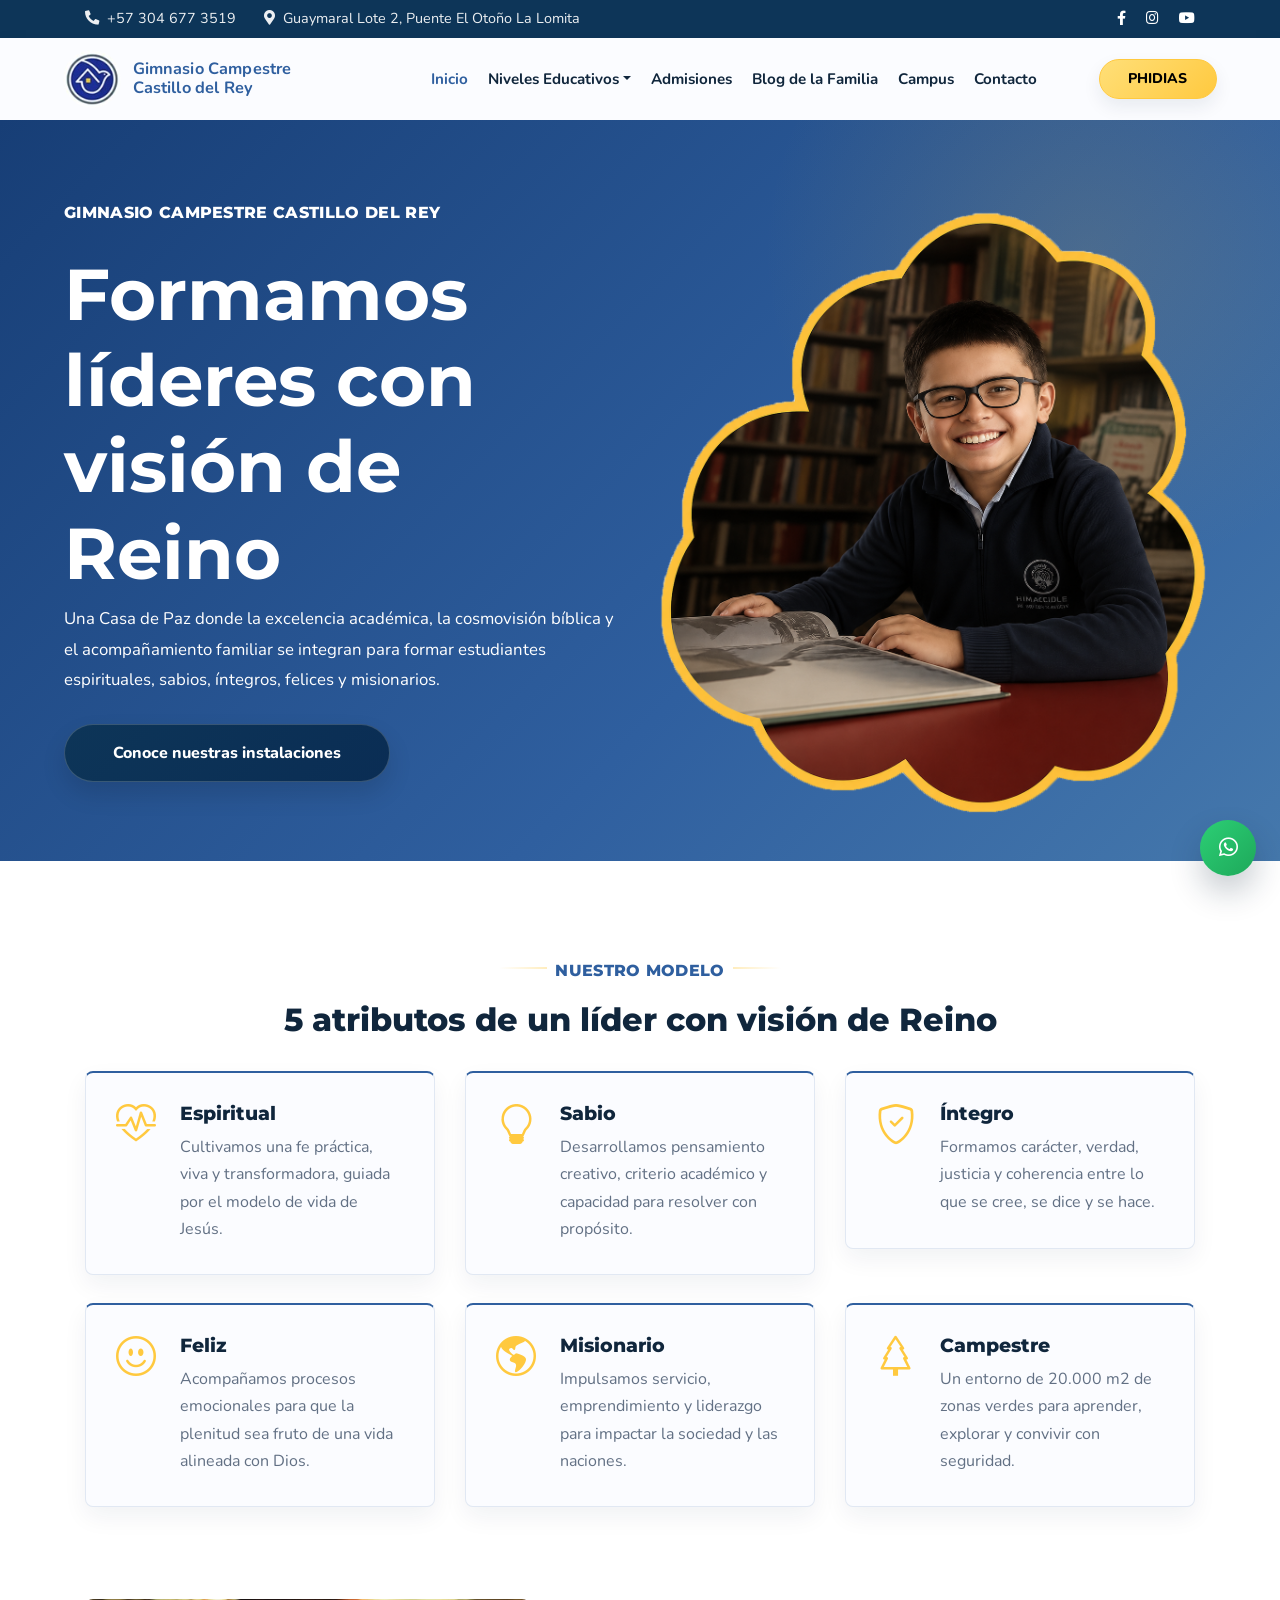
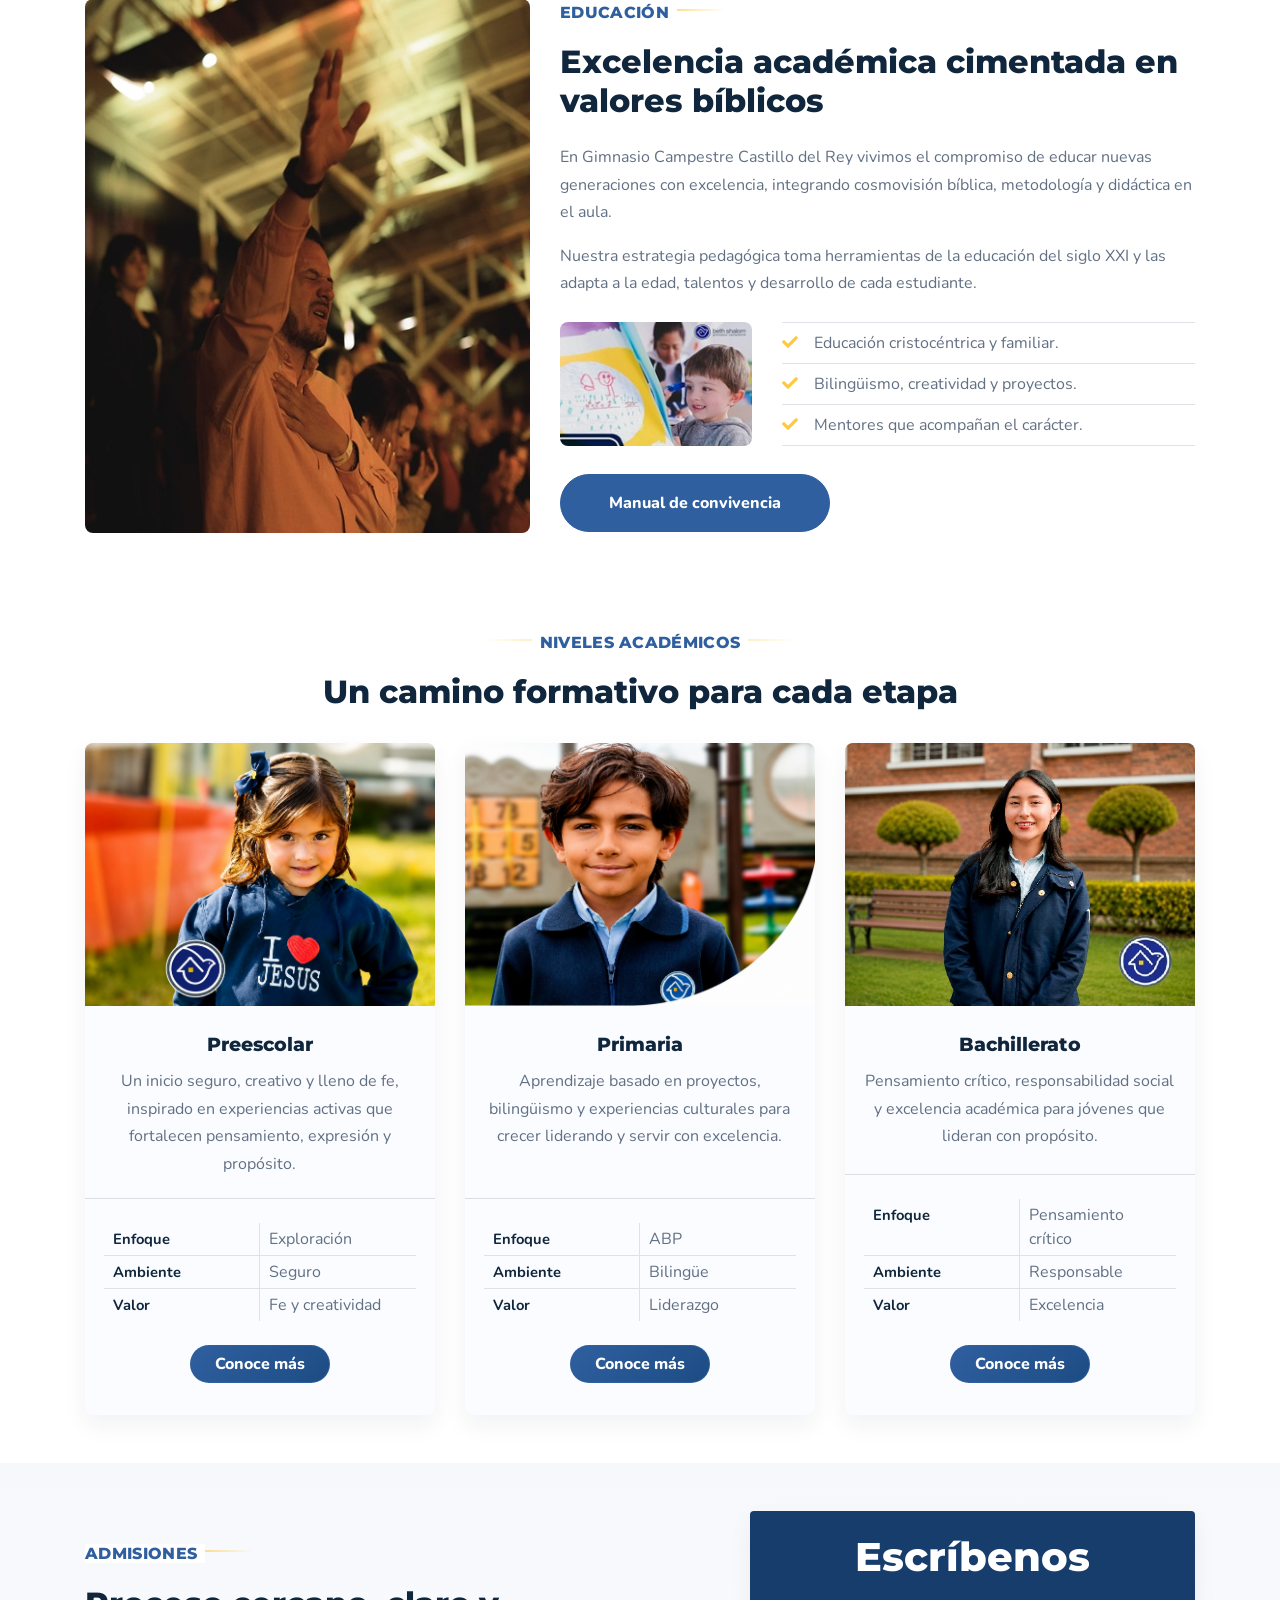
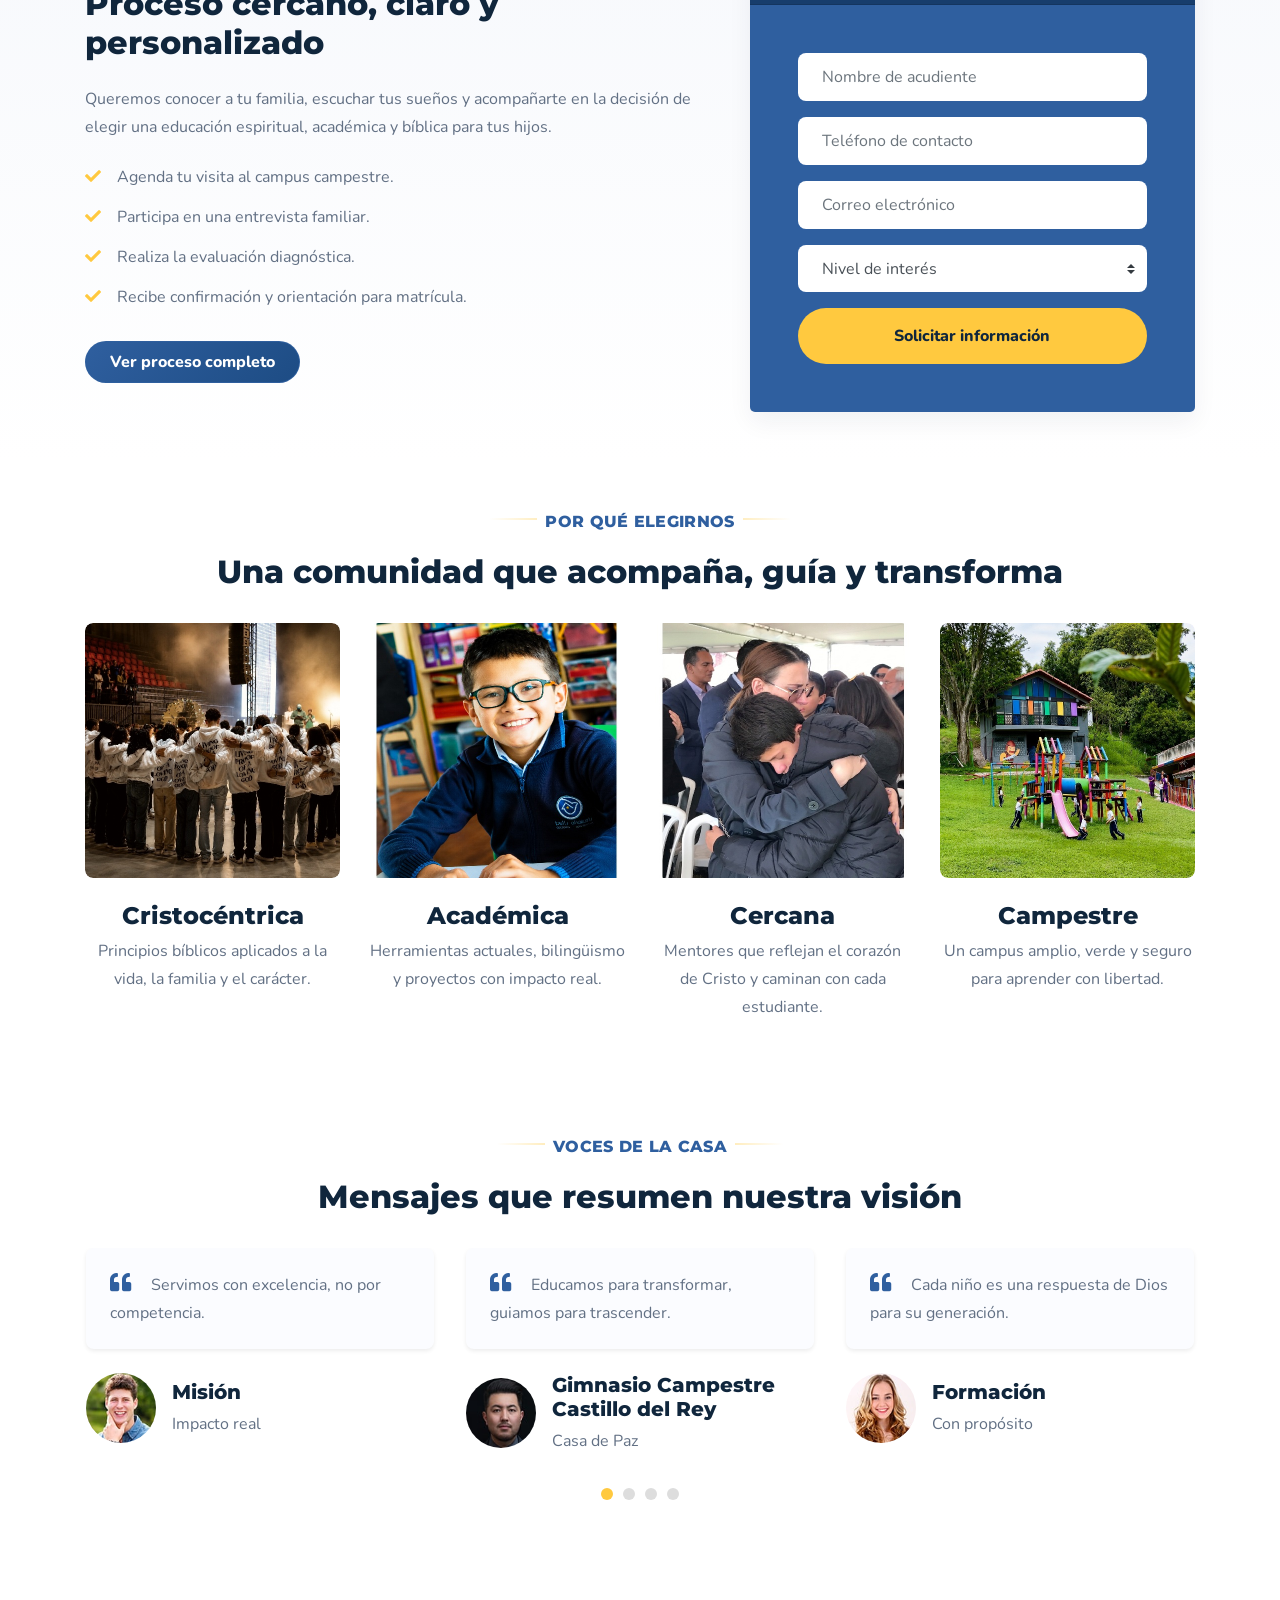
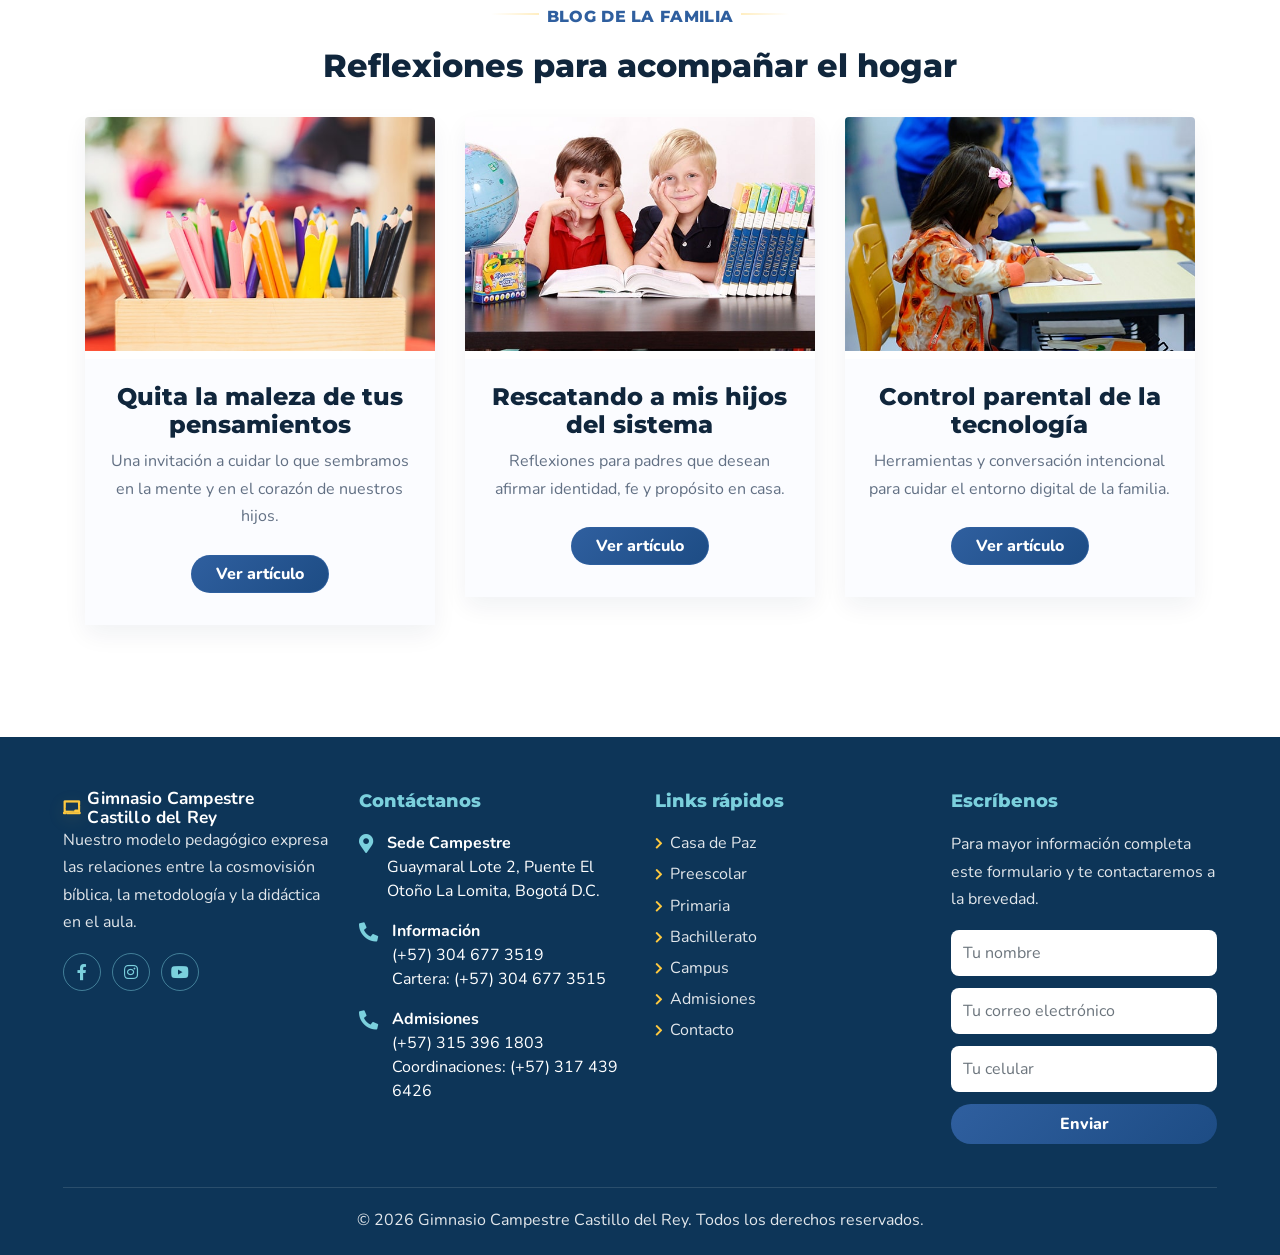
==== commit ccbab90d: "cambio header principal" ====
--- a/index.html
+++ b/index.html
@@ -82,8 +82,8 @@
                 </div>
                 <div class="col-lg-6 hero-image-column">
                     <!--<img class="img-fluid hero-header-image" src="img/header-4.jpg" alt="Estudiantes felices como imagen de referencia para Gimnasio Campestre Castillo del Rey">-->
-                    <!--<img class="img-fluid mt-5" src="img/header.png" alt="Estudiantes felices como imagen de referencia para Gimnasio Campestre Castillo del Rey">-->
-                    <img class="img-fluid mt-5 hero-header-photo" src="img/header-5.jpg" alt="Estudiantes felices como imagen de referencia para Gimnasio Campestre Castillo del Rey">
+                    <img class="img-fluid mt-5" src="img/header.png" alt="Estudiantes felices como imagen de referencia para Gimnasio Campestre Castillo del Rey">
+                    <!--<img class="img-fluid mt-5 hero-header-photo" src="img/header-5.jpg" alt="Estudiantes felices como imagen de referencia para Gimnasio Campestre Castillo del Rey">-->
                 </div>
             </div>
         </header>
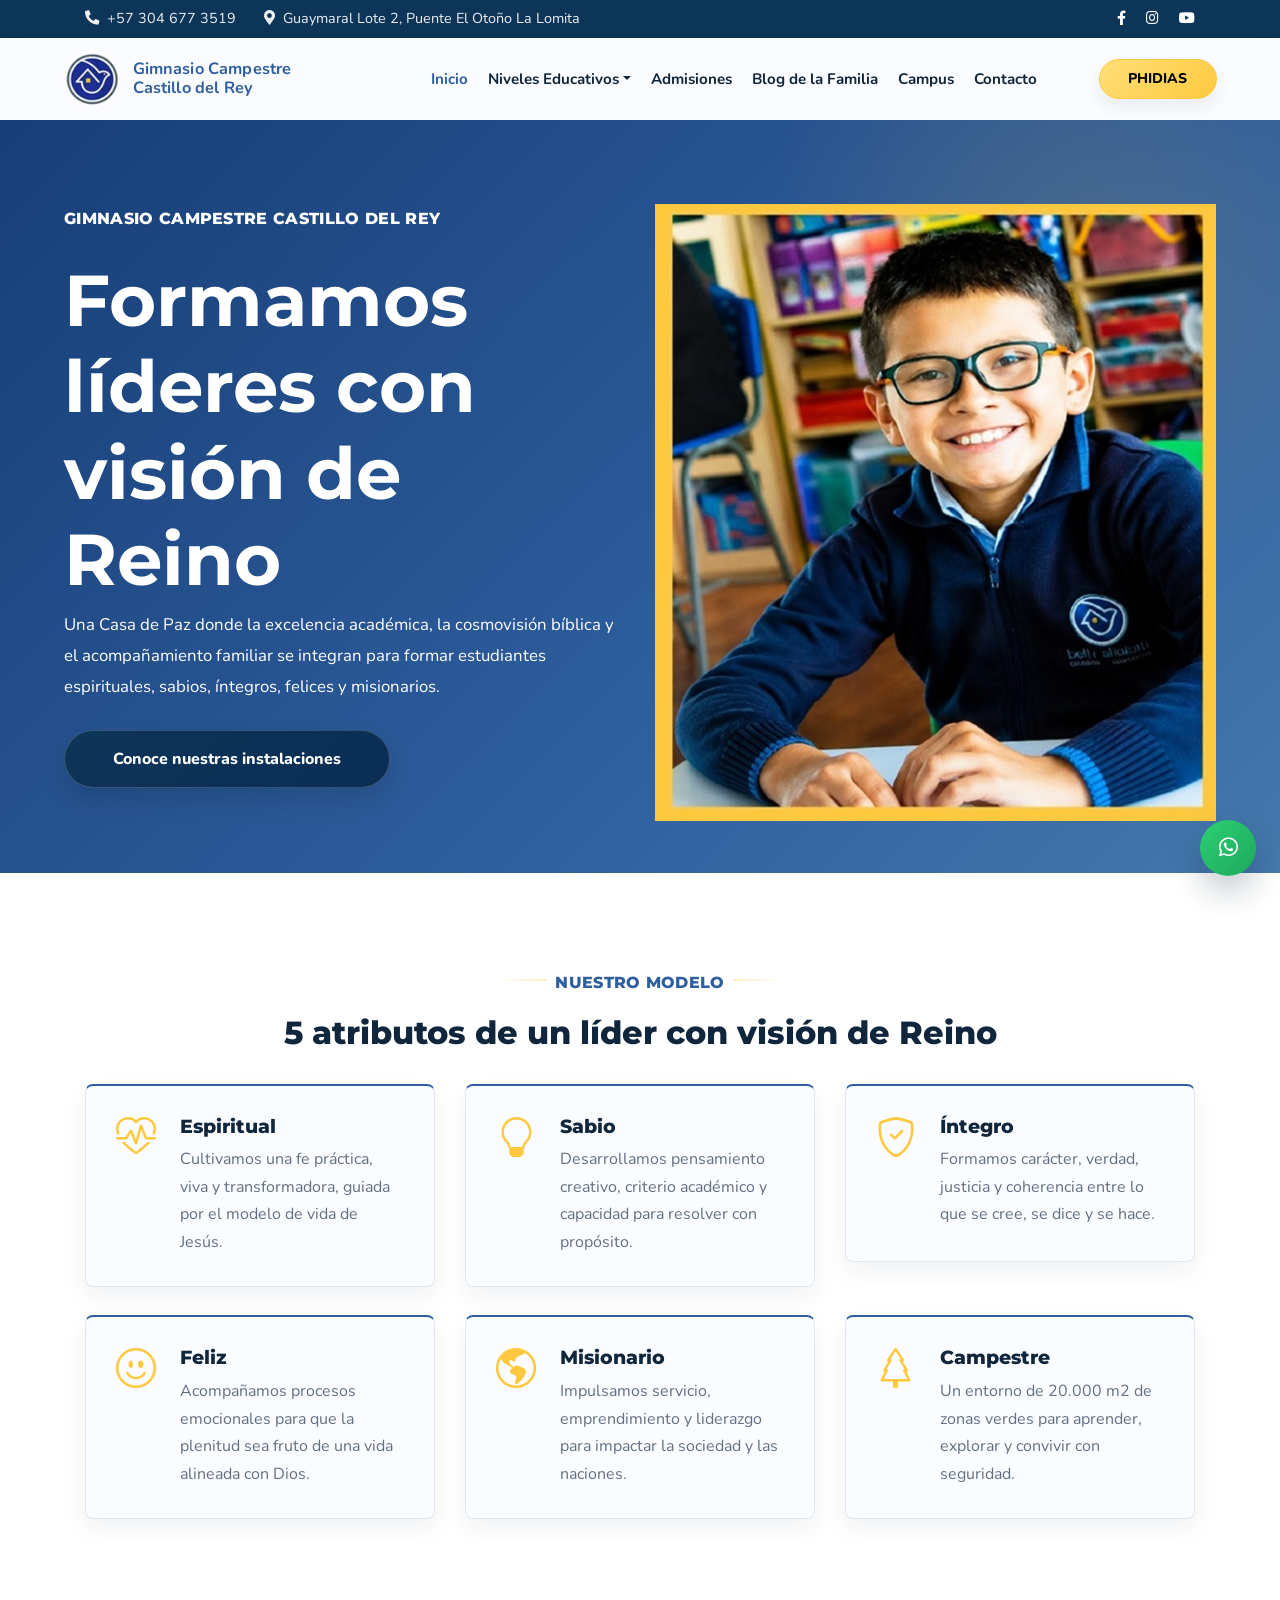
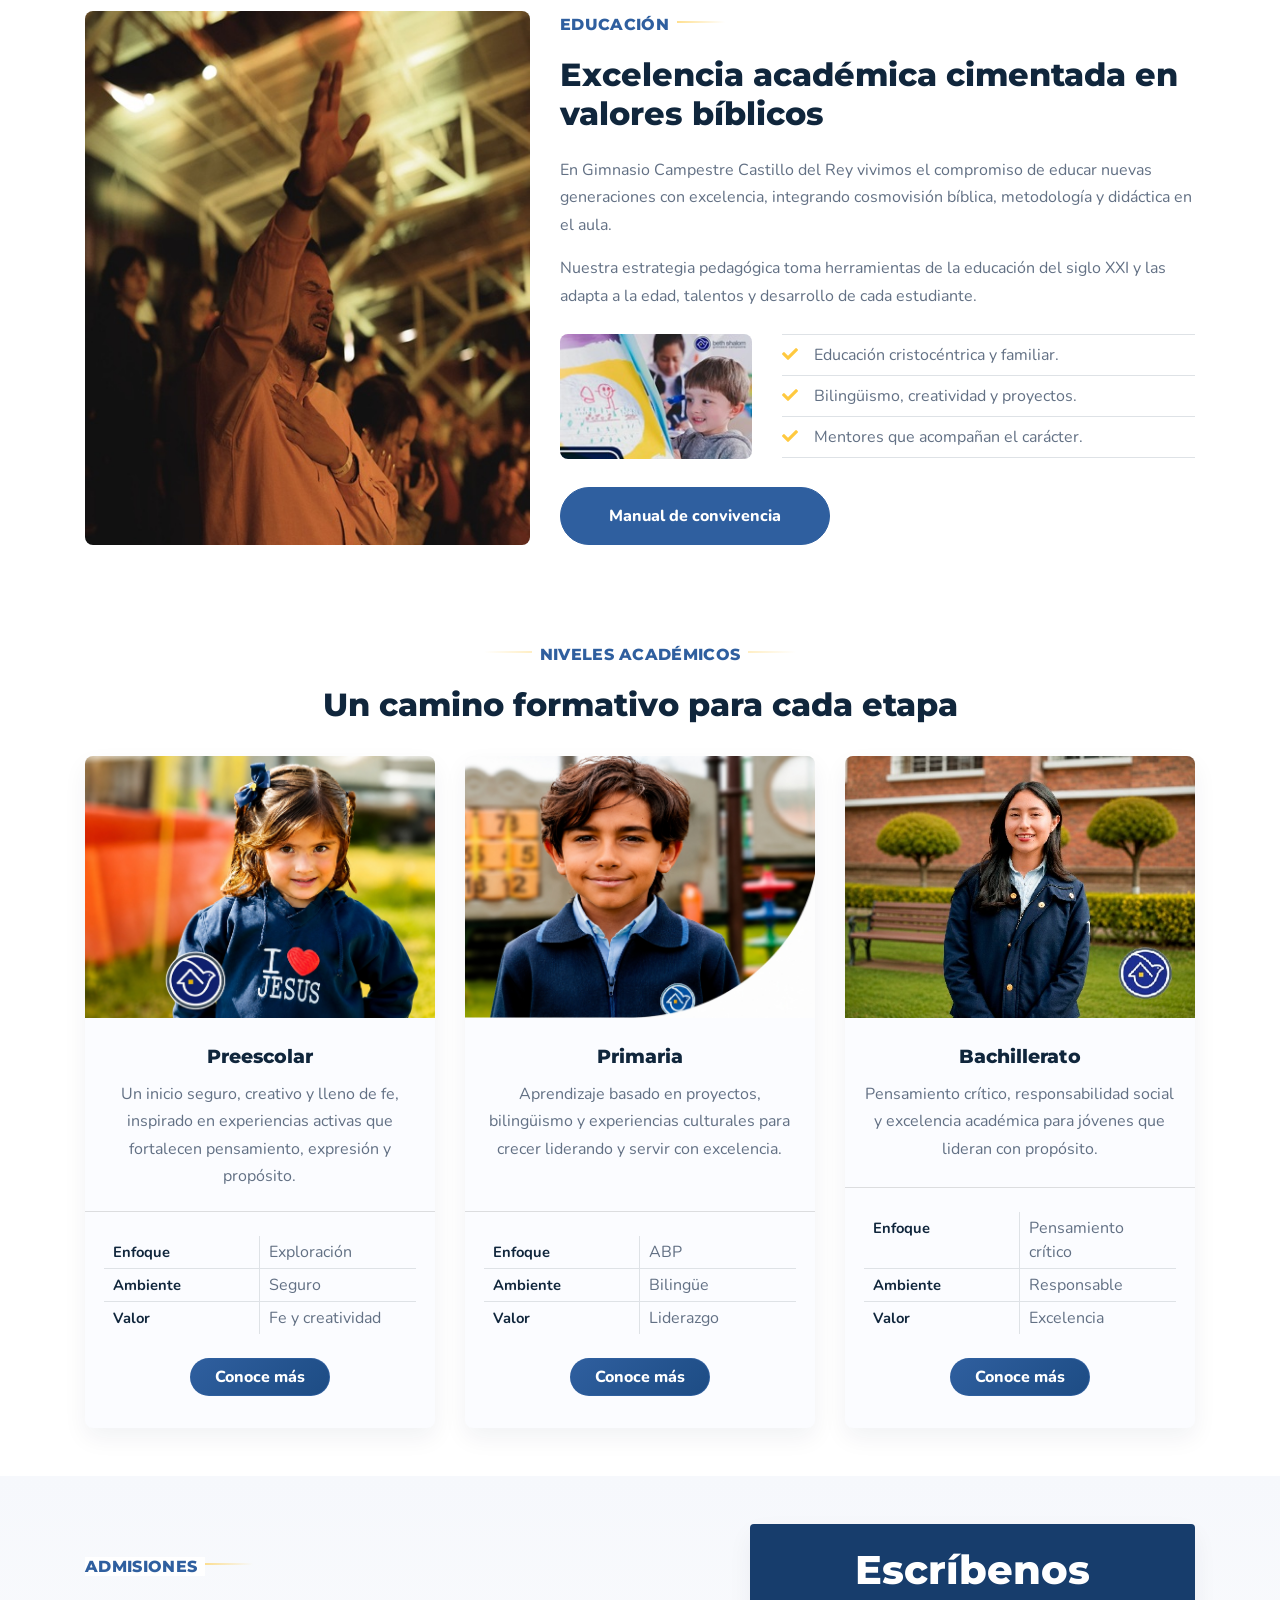
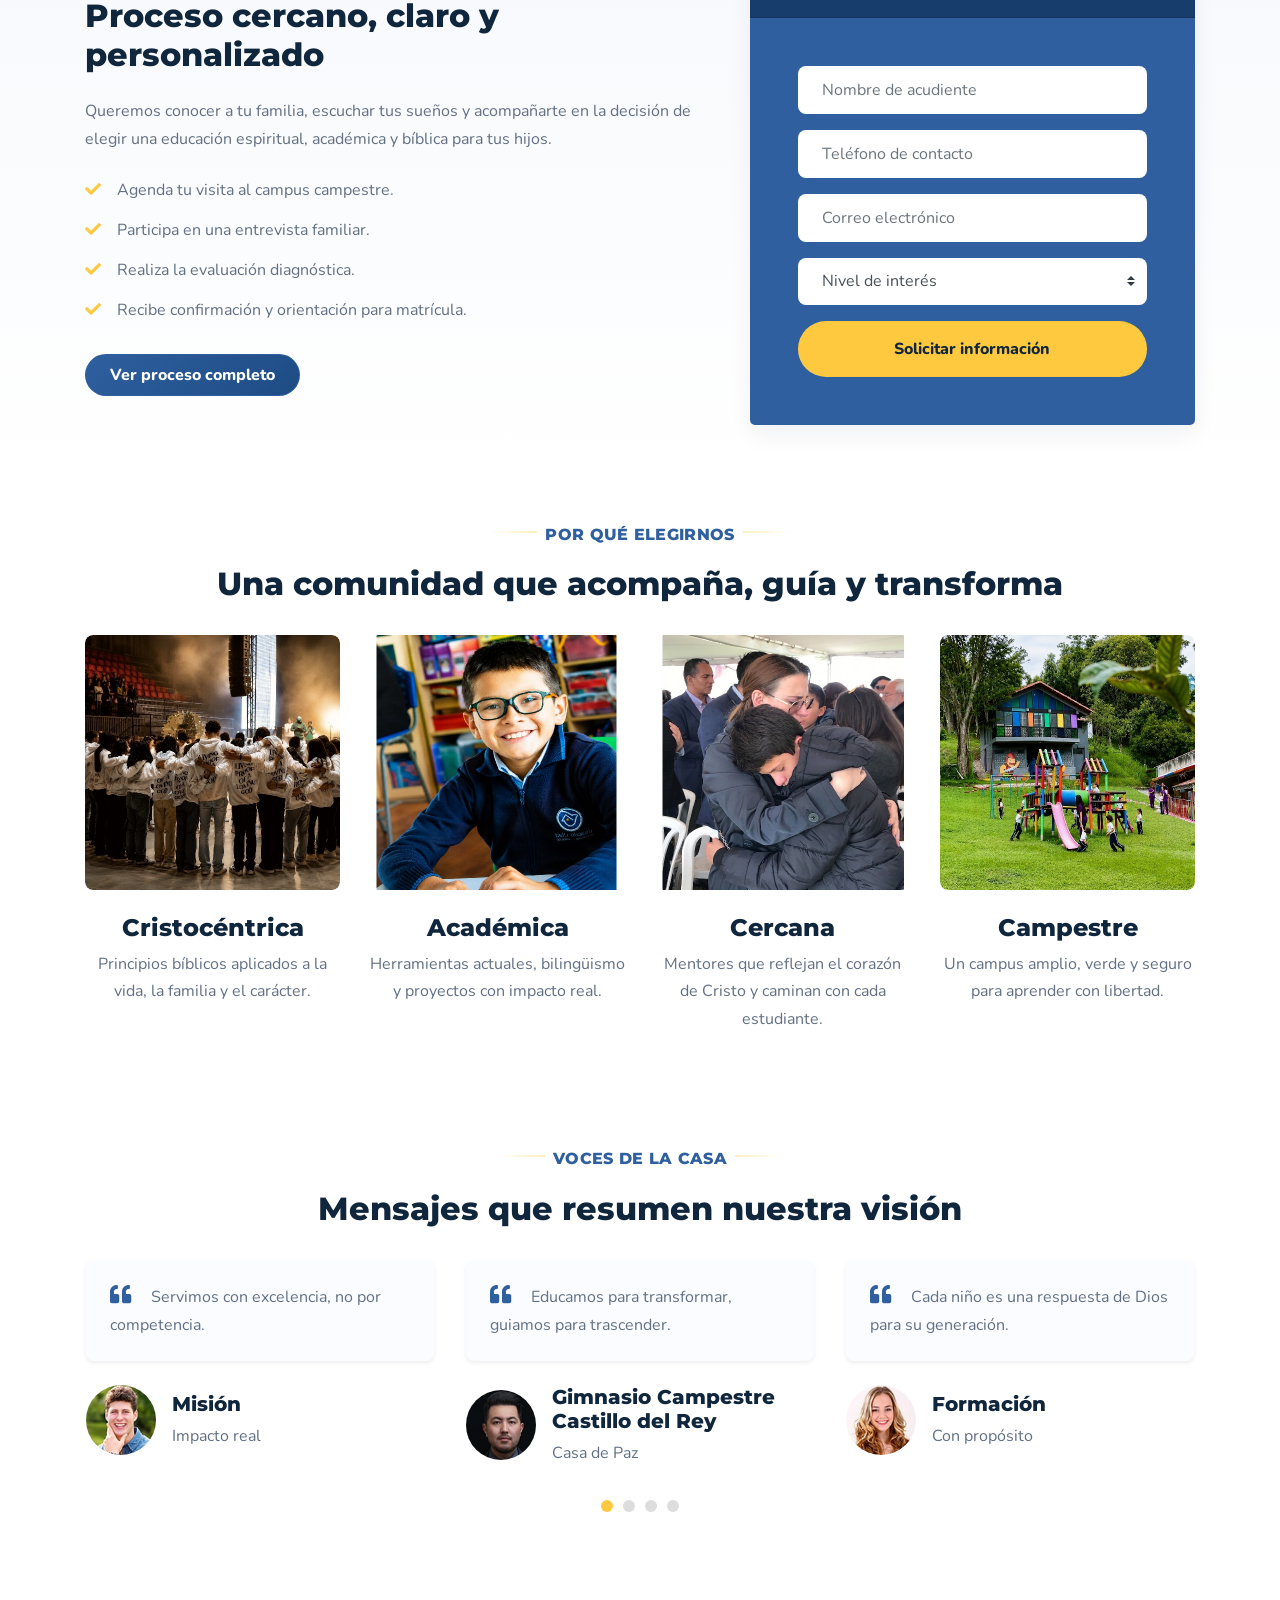
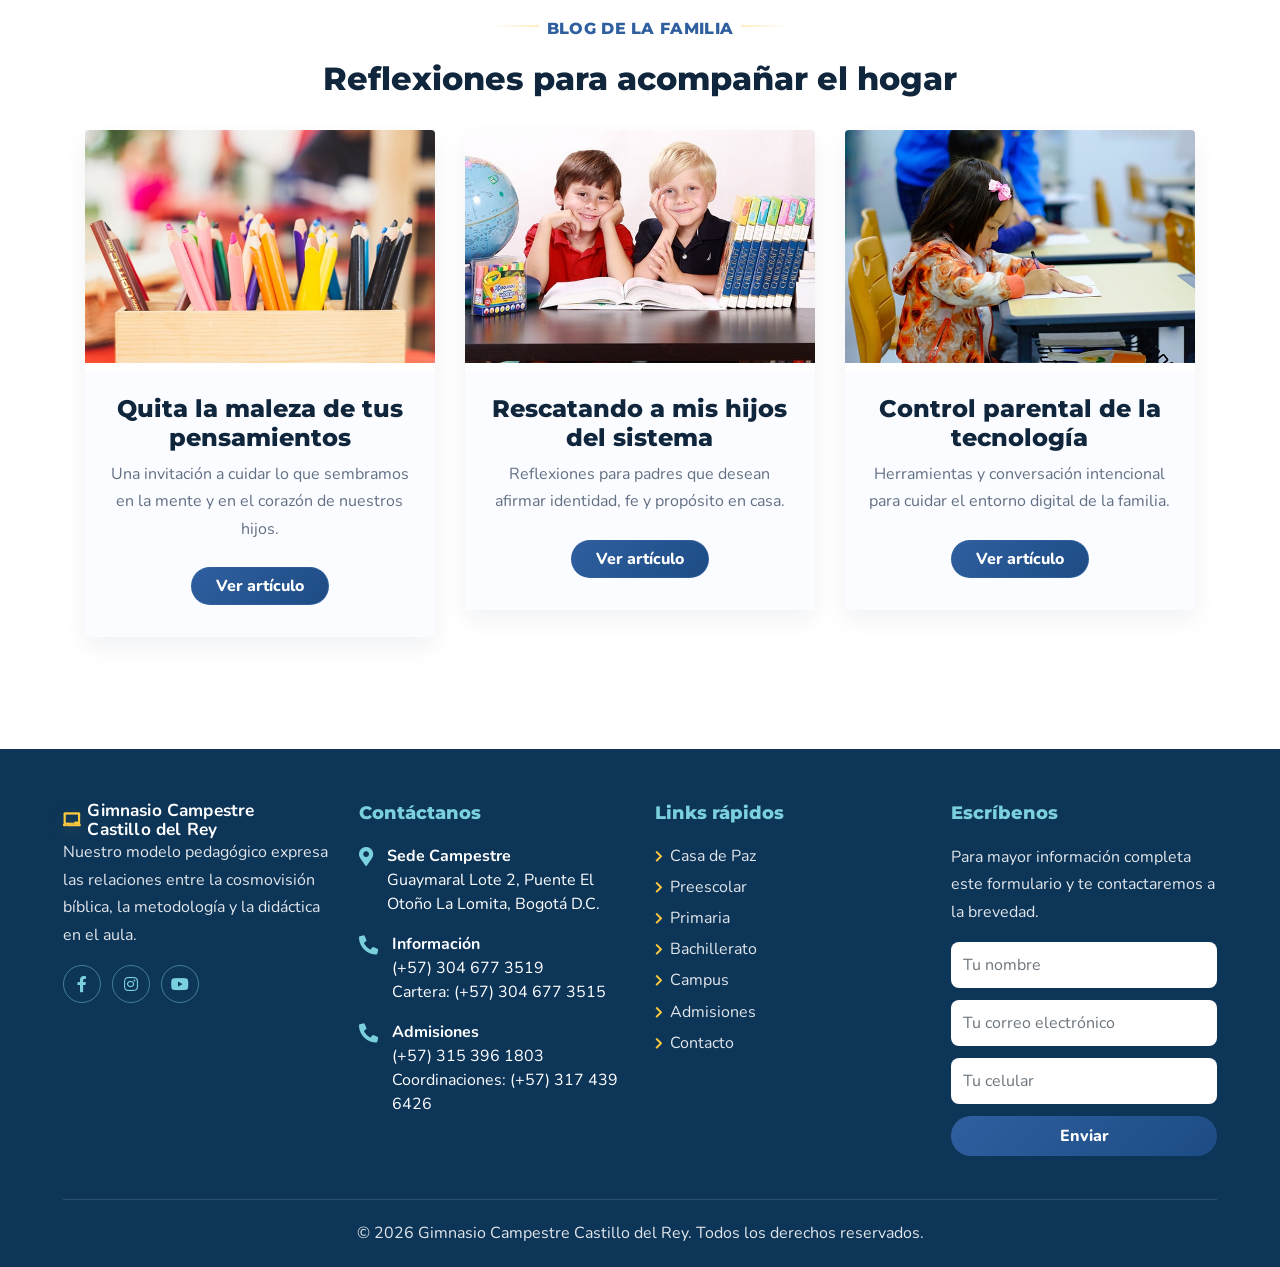
==== commit fc60bc31: "header alternativo cliente" ====
--- a/index.html
+++ b/index.html
@@ -82,8 +82,8 @@
                 </div>
                 <div class="col-lg-6 hero-image-column">
                     <!--<img class="img-fluid hero-header-image" src="img/header-4.jpg" alt="Estudiantes felices como imagen de referencia para Gimnasio Campestre Castillo del Rey">-->
-                    <img class="img-fluid mt-5" src="img/header.png" alt="Estudiantes felices como imagen de referencia para Gimnasio Campestre Castillo del Rey">
-                    <!--<img class="img-fluid mt-5 hero-header-photo" src="img/header-5.jpg" alt="Estudiantes felices como imagen de referencia para Gimnasio Campestre Castillo del Rey">-->
+                    <!--<img class="img-fluid mt-5" src="img/header.png" alt="Estudiantes felices como imagen de referencia para Gimnasio Campestre Castillo del Rey">-->
+                    <img class="img-fluid mt-5 hero-header-photo" src="img/header-5.jpg" alt="Estudiantes felices como imagen de referencia para Gimnasio Campestre Castillo del Rey">
                 </div>
             </div>
         </header>
